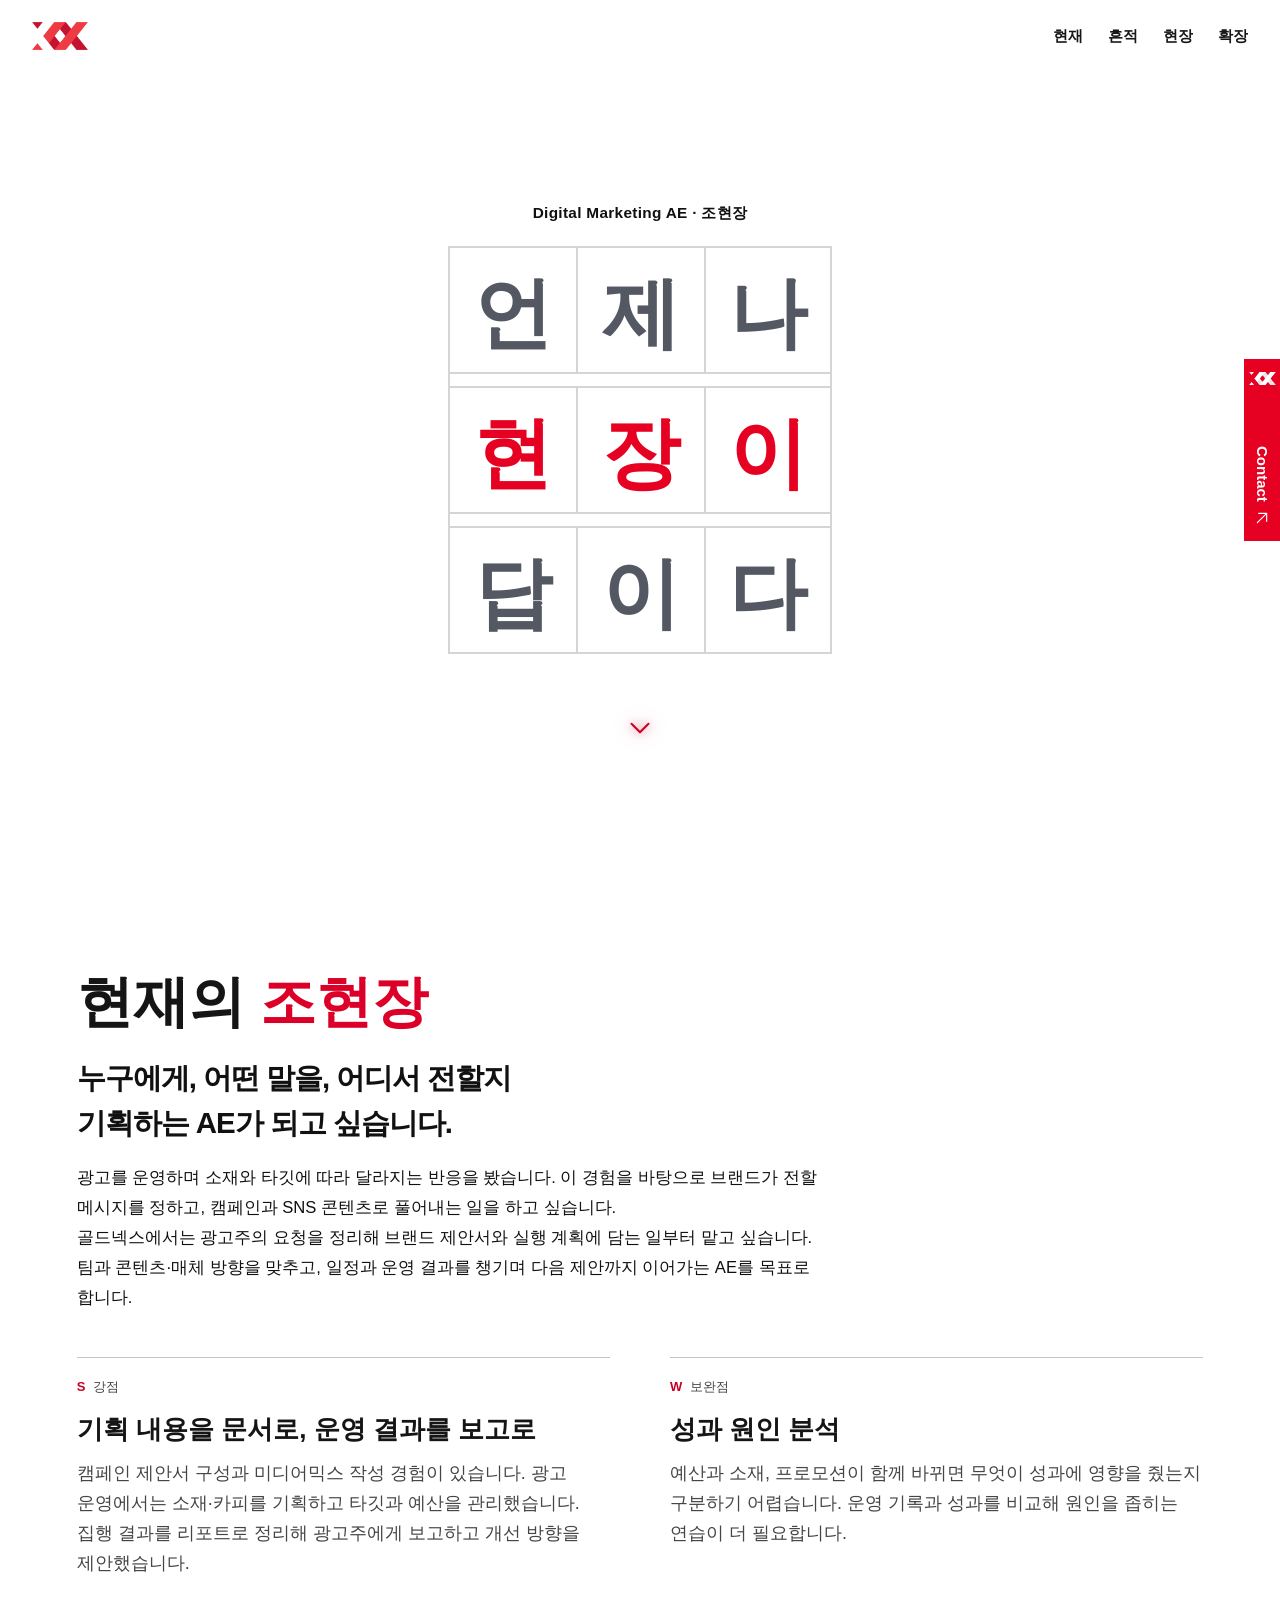
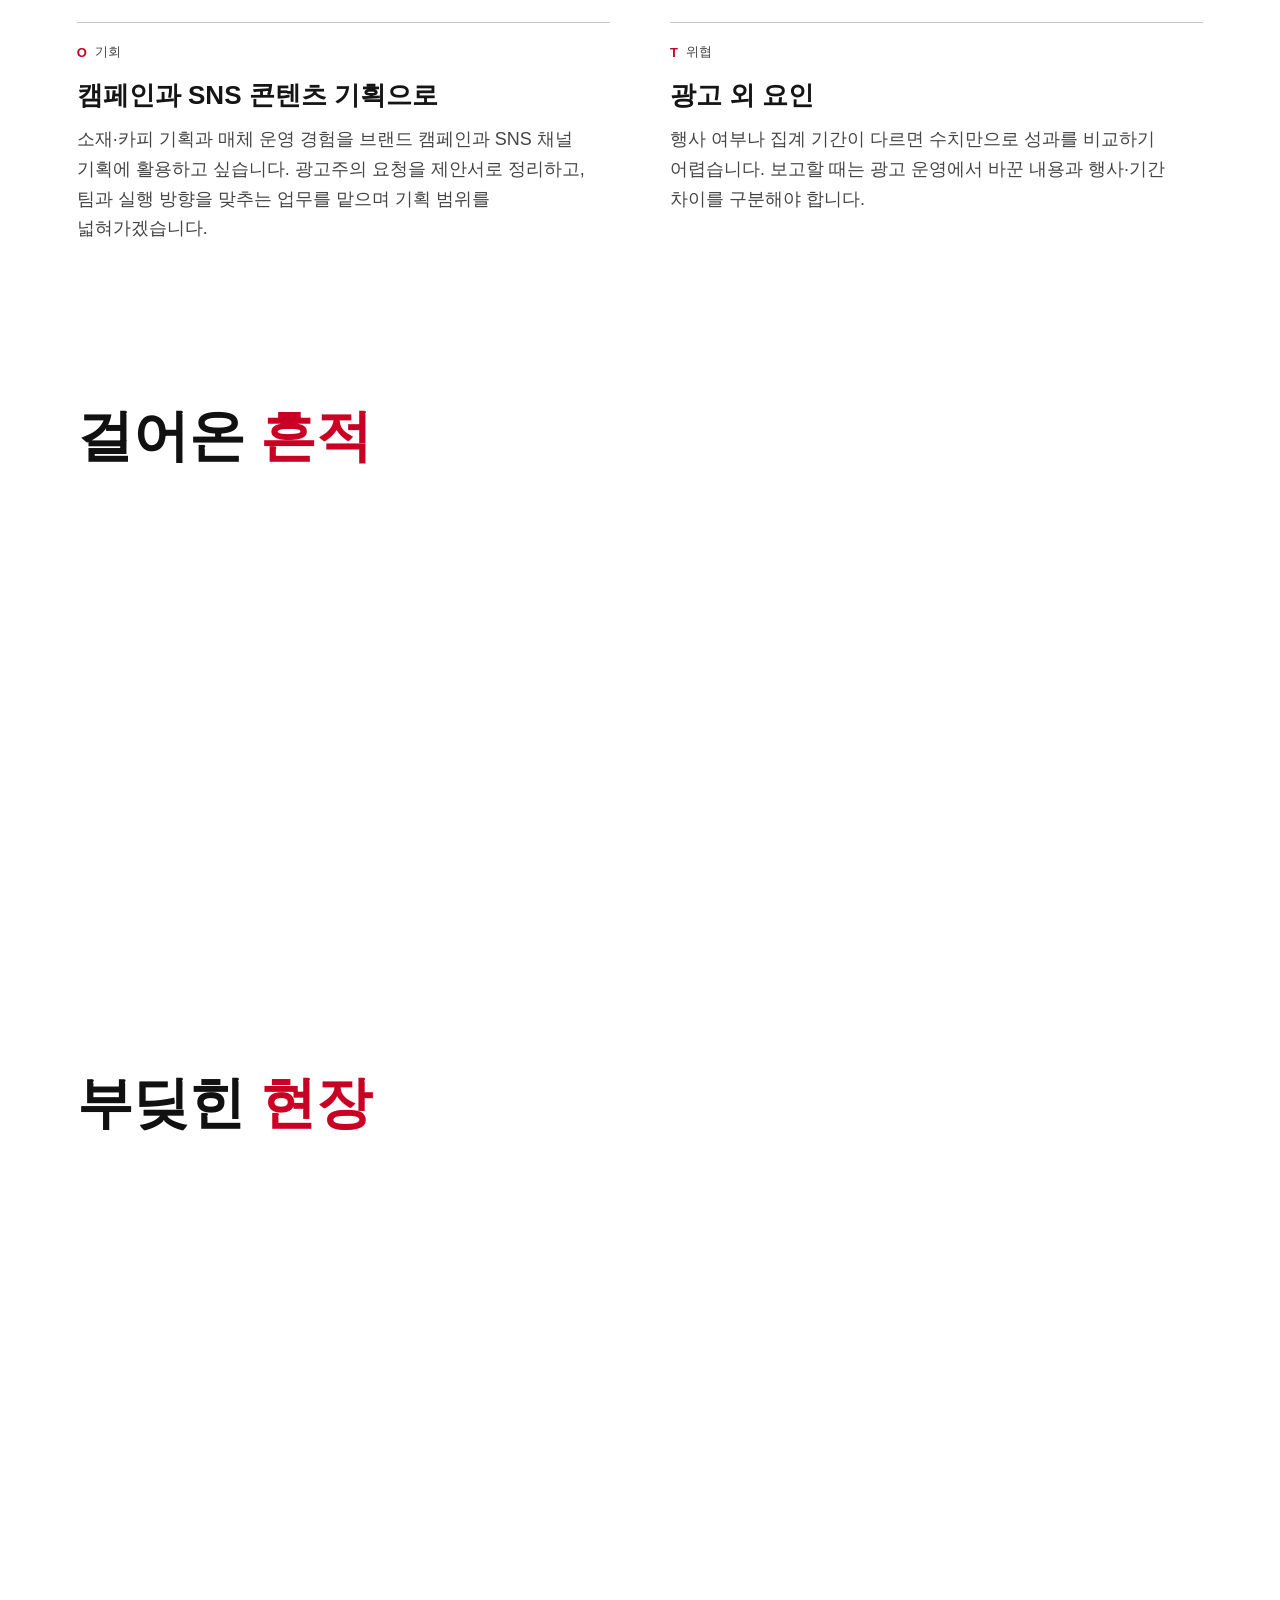
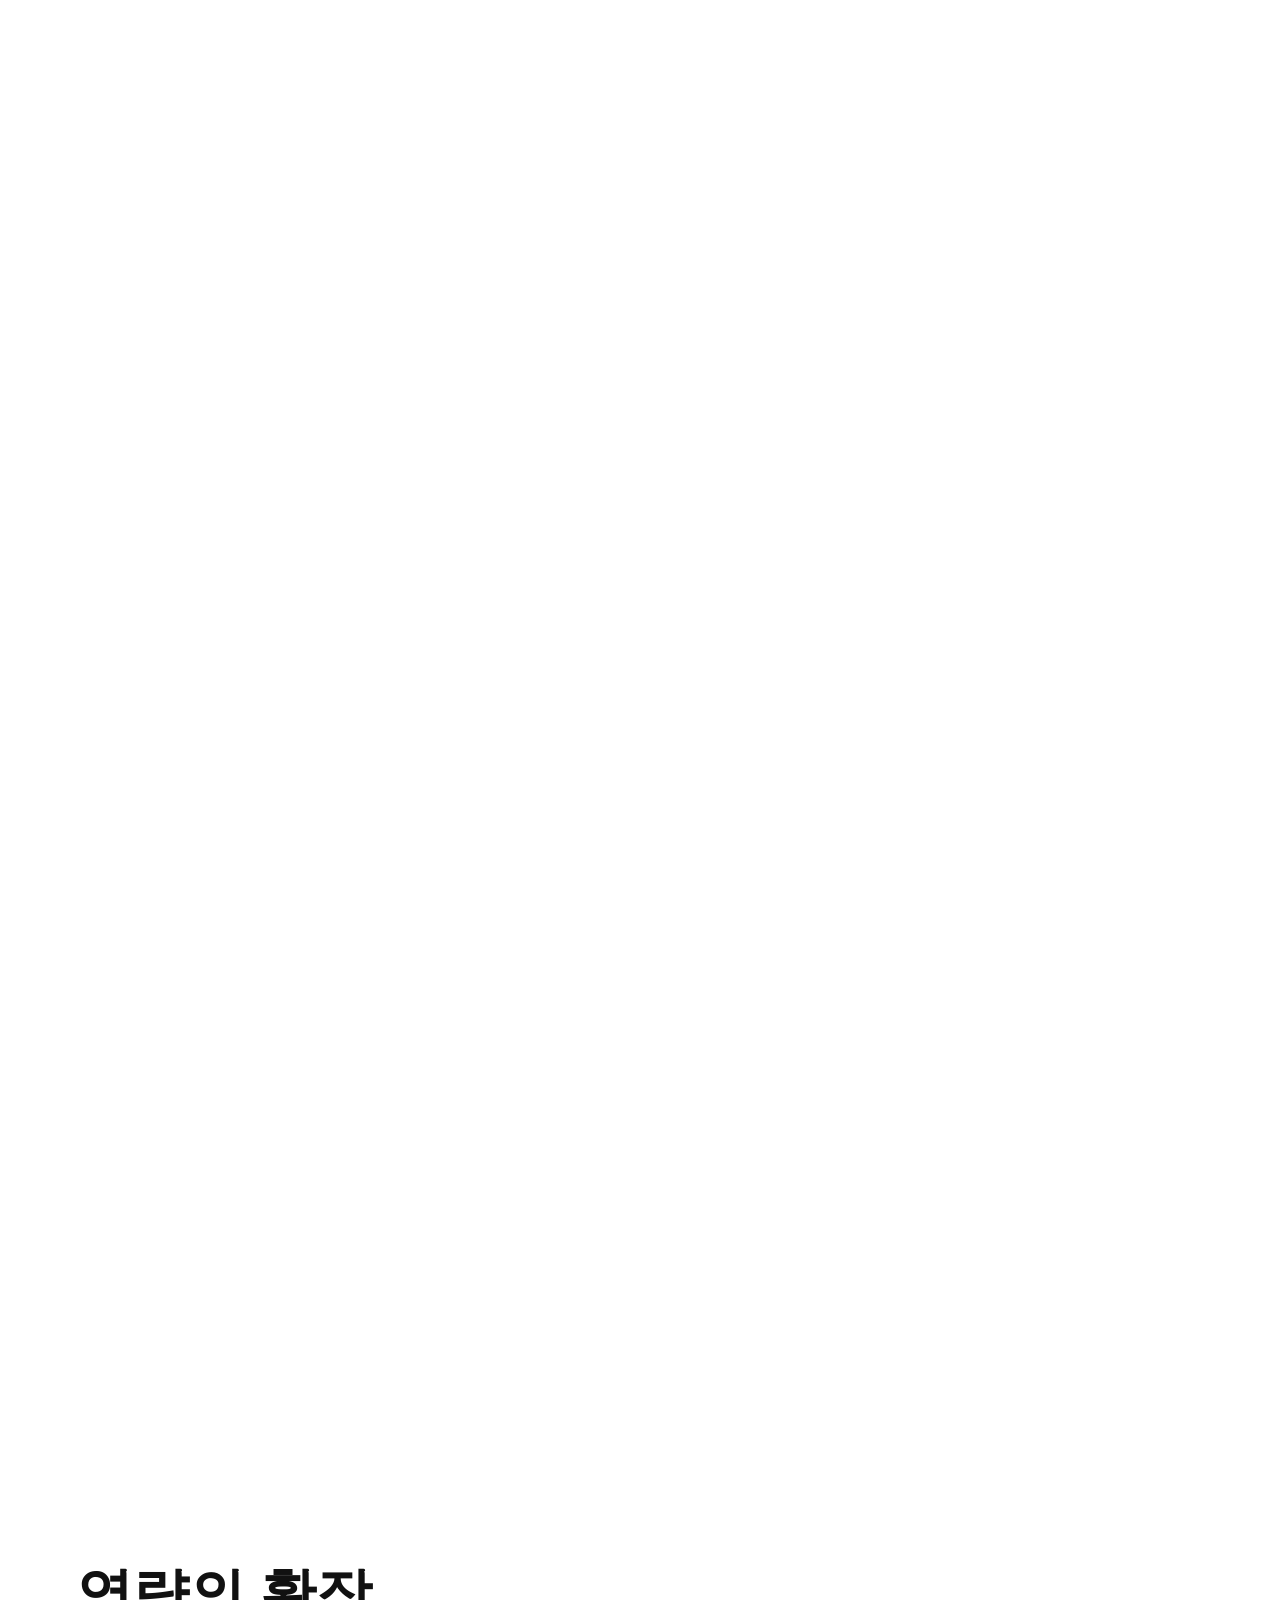
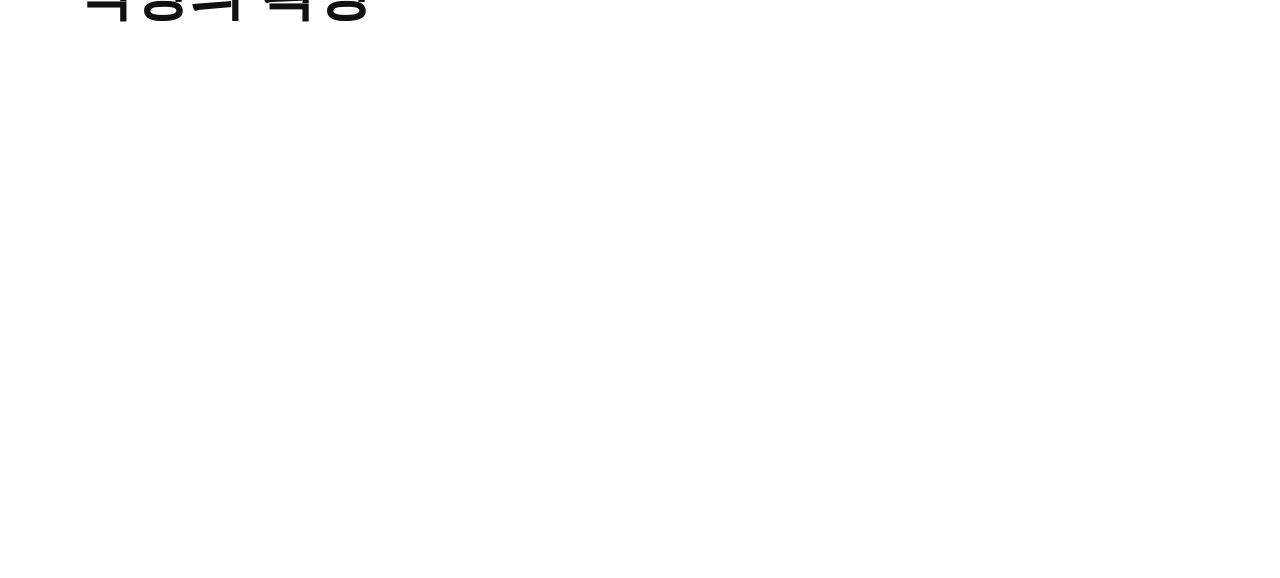
==== versions/v1/index.html @ fd069da0 "Use English job titles in review portfolio" ====
<!DOCTYPE html>
<html lang="ko">
<head>
<base href="../../">
<meta charset="UTF-8">
<meta name="viewport" content="width=device-width, initial-scale=1.0">

<title>Portfolio</title>

<link rel="preconnect" href="https://fonts.googleapis.com">
<link href="https://fonts.googleapis.com/css2?family=Pretendard:wght@300;400;500;700;800&amp;display=swap" rel="stylesheet">

<style>

/*
  PORTFOLIO EDIT GUIDE
  1. 색상과 테마: 아래 :root 변수
  2. 화면 문구와 경력: <body> 안의 각 section
  3. 캠페인 원본 연결: .project-card의 data-asset-url
  4. 스킬 상세 문구: script 안의 skillCopy
  5. 첫 화면 키워드: script 안의 talentKeywords
*/

/* THEME TOKENS: 전체 색상은 이 변수부터 수정합니다. */
:root{
  --dark-bg-1:#050712;
  --dark-bg-2:#081832;
  --dark-bg-3:#171437;
  --dark-bg-4:#281333;
  --dark-bg-5:#061f24;
  --dark-glow-teal:rgba(45,212,191,.18);
  --dark-glow-blue:rgba(34,211,238,.28);
  --dark-glow-purple:rgba(139,92,246,.28);
  --dark-glow-rose:rgba(236,72,153,.18);

  --light-bg-1:#f8fbff;
  --light-bg-2:#eaf7ff;
  --light-bg-3:#edf1ff;
  --light-bg-4:#f3edff;
  --light-bg-5:#eefcf7;

  --hero-accent-dark:linear-gradient(135deg,#5fb9f4 0%,#839cf7 38%,#a78bfa 68%,#c4a1ff 100%);
  --hero-accent-light:linear-gradient(135deg,#168ac5 0%,#5574dc 38%,#806ee6 68%,#a765df 100%);
  --skill-graph-dark:linear-gradient(90deg,#22d3ee,#60a5fa,#7c3aed);
  --skill-graph-light:linear-gradient(90deg,#38bdf8,#8b5cf6,#2dd4bf);
  --section-bg-dark:#0a0f1d;
  --section-bg-light:#eef4ff;
}

*{
  margin:0;
  padding:0;
  box-sizing:border-box;
}
body{
  font-family:'Pretendard',sans-serif;
  background:#0d1328;
  color:white;
  overflow-x:hidden;
  scroll-behavior:smooth;
  cursor:auto;
}
body.light-mode{
  background:#f6f8ff;
  color:#111827;
}

body.light-mode .background{
  background:
  linear-gradient(rgba(79,70,229,.045) 1px, transparent 1px),
  linear-gradient(90deg, rgba(79,70,229,.045) 1px, transparent 1px),
  radial-gradient(circle at 14% 18%, rgba(56,189,248,.26), transparent 28%),
  radial-gradient(circle at 82% 22%, rgba(168,85,247,.22), transparent 32%),
  radial-gradient(circle at 52% 84%, rgba(45,212,191,.18), transparent 34%),
  linear-gradient(135deg,
    var(--light-bg-1) 0%,
    var(--light-bg-2) 18%,
    var(--light-bg-3) 42%,
    var(--light-bg-4) 72%,
    var(--light-bg-5) 100%);

  background-size:
    28px 28px,
    28px 28px,
    auto,
    auto,
    auto,
    auto;
}

body.light-mode .project-info{
  background:linear-gradient(
    to top,
    rgba(255,255,255,.9) 0%,
    rgba(255,255,255,.62) 58%,
    rgba(255,255,255,0) 100%
  );
  border-top:none;
}

body.light-mode .skill-detail-sub,
body.light-mode .skill-detail-card p{
  color:rgba(17,24,39,.82);
}

body.light-mode .skill-detail-card h4{
  color:rgba(17,24,39,.5);
}

body.light-mode .skill-detail-title{
  color:#111827;
}

body.light-mode .skill-tab.active,
body.light-mode .skill-tab:hover{
  background:rgba(255,255,255,.68);
  border:1px solid rgba(0,0,0,.14);
}

body.light-mode .skill-tab.active{
  background:
    radial-gradient(circle at 32% 20%, rgba(14,165,233,.24), transparent 45%),
    linear-gradient(135deg, rgba(56,189,248,.18), rgba(139,92,246,.2), rgba(45,212,191,.16));
  border:1px solid rgba(79,70,229,.3);
  box-shadow:
    0 0 26px rgba(139,92,246,.16),
    inset 0 0 0 1px rgba(255,255,255,.6);
}

body.light-mode .skill-tab::before,
body.light-mode .skill-tab::after{
  border-color:rgba(99,102,241,.52);
}

body.light-mode .skill-tab.active::before,
body.light-mode .skill-tab.active::after,
body.light-mode .skill-tab:hover::before,
body.light-mode .skill-tab:hover::after{
  border-color:rgba(56,189,248,.72);
}

body.light-mode .hero-cell.hero-outline{
  color:rgba(17,24,39,.72);
  -webkit-text-fill-color:currentColor;
  -webkit-text-stroke:0 transparent;
}

.mode-toggle{
  position:fixed;
  top:24px;
  right:24px;
  z-index:1000;

  width:54px;
  height:54px;

  border:none;
  border-radius:50%;

  background:rgba(255,255,255,.08);
  border:1px solid rgba(255,255,255,.12);

  backdrop-filter:blur(20px);

  display:flex;
  align-items:center;
  justify-content:center;
  padding:0 0 2px;

  color:white;
  cursor:pointer;

  transition:.3s;
}

.theme-icon{
  position:absolute;
  top:50%;
  left:50%;
  width:25px;
  height:25px;
  fill:none;
  stroke:currentColor;
  stroke-width:1.8;
  stroke-linecap:round;
  stroke-linejoin:round;
  transition:
    opacity .35s ease,
    transform .45s cubic-bezier(.22,1,.36,1);
}

.theme-icon-sun{
  opacity:0;
  transform:translate(-50%,-50%) rotate(-70deg) scale(.55);
}

.theme-icon-moon{
  opacity:1;
  transform:translate(-50%,-50%) rotate(0deg) scale(1);
}

body.light-mode .theme-icon-sun{
  opacity:1;
  transform:translate(-50%,-50%) rotate(0deg) scale(1);
}

body.light-mode .theme-icon-moon{
  opacity:0;
  transform:translate(-50%,-50%) rotate(70deg) scale(.55);
}

.contact-toggle{
  position:fixed;
  top:24px;
  right:90px;
  z-index:1000;

  width:140px;
  height:54px;

  border:none;
  border-radius:999px;

  background:rgba(255,255,255,.08);
  border:1px solid rgba(255,255,255,.12);

  backdrop-filter:blur(20px);

  color:white;
  font-size:16px;
  font-weight:700;
  letter-spacing:.04em;

  cursor:pointer;

  transition:.3s;
}

.portfolio-nav{
  position:fixed;
  top:24px;
  left:24px;
  z-index:1000;

  display:flex;
  align-items:center;
  gap:10px;
  padding:8px;
  border-radius:999px;

  background:rgba(255,255,255,.08);
  border:1px solid rgba(255,255,255,.12);
  backdrop-filter:blur(20px);
  overflow:hidden;
  max-width:74px;
  transition:max-width .32s ease, background .25s ease, border-color .25s ease;
}

.portfolio-nav::before{
  content:'MENU';
  display:inline-flex;
  align-items:center;
  justify-content:center;
  min-height:34px;
  padding:0 12px;
  border-radius:999px;
  color:rgba(255,255,255,.78);
  font-size:12px;
  font-weight:800;
  letter-spacing:0;
  flex:0 0 auto;
}

.portfolio-nav:hover,
.portfolio-nav:focus-within{
  max-width:720px;
}

.portfolio-nav a{
  display:inline-flex;
  align-items:center;
  justify-content:center;
  min-height:34px;
  max-width:0;
  padding:0;
  border-radius:999px;
  color:rgba(255,255,255,.78);
  font-size:12px;
  font-weight:800;
  text-decoration:none;
  letter-spacing:0;
  cursor:pointer;
  white-space:nowrap;
  opacity:0;
  overflow:hidden;
  transition:max-width .28s ease, padding .28s ease, opacity .2s ease, background .25s ease, color .25s ease;
}

.portfolio-nav:hover a,
.portfolio-nav:focus-within a{
  max-width:120px;
  padding:0 12px;
  opacity:1;
}

.portfolio-nav a:hover{
  background:rgba(255,255,255,.12);
  color:white;
}

body.light-mode .portfolio-nav{
  background:rgba(255,255,255,.7);
  border:1px solid rgba(0,0,0,.08);
}

body.light-mode .portfolio-nav a{
  color:rgba(17,24,39,.68);
}

body.light-mode .portfolio-nav::before{
  color:rgba(17,24,39,.68);
}

body.light-mode .portfolio-nav a:hover{
  background:rgba(0,0,0,.06);
  color:#111827;
}

.contact-toggle:hover{
  transform:scale(1.05);
}

body.light-mode .contact-toggle{
  background:rgba(255,255,255,.7);
  color:#111827;
  border:1px solid rgba(0,0,0,.08);  
}

.contact-panel{
  position:fixed;
  top:0;
  right:-420px;
  width:380px;
  height:100vh;

  background:rgba(15,20,40,.92);
  backdrop-filter:blur(24px);

  border-left:1px solid rgba(255,255,255,.1);

  z-index:9998;

  transition:.4s ease;
  padding:40px;
}

.contact-panel.active{
  right:0;
}

.contact-inner h2{
  font-size:32px;
  margin-bottom:24px;
}

.contact-inner p{
  font-size:16px;
  margin-bottom:12px;
  color:rgba(255,255,255,.75);
}

body.light-mode .contact-panel{
  background:rgba(255,255,255,.92);
  border-left:1px solid rgba(0,0,0,.08);
}

body.light-mode .contact-inner p{
  color:rgba(0,0,0,.65);
}

.mode-toggle:hover{
  transform:scale(1.08);
}

body.light-mode .mode-toggle{
  background:rgba(255,255,255,.7);
  color:#111827;
  border:1px solid rgba(0,0,0,.08);
}

 
.scroll-progress-bar{
  position:fixed;
  top:0;
  left:0;

  width:100%;
  height:3px;
  transform:scaleX(0);
  transform-origin:left center;
  will-change:transform;
  contain:layout paint;
  pointer-events:none;

  background:linear-gradient(
    90deg,
    #2dd4bf 0%,
    #22d3ee 22%,
    #60a5fa 44%,
    #a78bfa 68%,
    #f472b6 86%,
    #5eead4 100%
  );
  background-size:220% 100%;
  border-radius:0 999px 999px 0;

  z-index:10000;

  box-shadow:
    0 0 8px rgba(34,211,238,.7),
    0 0 18px rgba(167,139,250,.42),
    0 1px 6px rgba(244,114,182,.28);
  animation:progressAurora 4.8s ease-in-out infinite alternate;
}

body.light-mode .scroll-progress-bar{
  background:linear-gradient(
    90deg,
    #0d9488 0%,
    #0284c7 28%,
    #6366f1 56%,
    #a855f7 78%,
    #ec4899 100%
  );
  background-size:220% 100%;
  box-shadow:
    0 0 7px rgba(14,165,233,.46),
    0 0 16px rgba(139,92,246,.28);
}

@keyframes progressAurora{
  from{ background-position:0% 50%; }
  to{ background-position:100% 50%; }
}

.background{
  position:fixed;
  inset:0;
  background:
    /* EDIT: 다크모드 배경색 / 위 :root의 dark 변수들을 바꾸면 전체 분위기가 바뀝니다. */
    radial-gradient(circle at 22% 18%, var(--dark-glow-teal), transparent 32%),
    radial-gradient(circle at 82% 16%, rgba(129,140,248,.2), transparent 34%),
    radial-gradient(circle at 54% 86%, rgba(244,114,182,.14), transparent 36%),
    linear-gradient(150deg,
      var(--dark-bg-1) 0%,
      var(--dark-bg-2) 24%,
      var(--dark-bg-3) 50%,
      var(--dark-bg-4) 74%,
      var(--dark-bg-5) 100%);
  overflow:hidden;
  pointer-events:none;
  z-index:0;
}

.background::after{
  content:'';
  position:absolute;
  top:-120%;
  left:-120%;
  width:340%;
  height:340%;
  background:
    radial-gradient(circle at 18% 20%, var(--dark-glow-blue), transparent 24%),
    radial-gradient(circle at 80% 24%, var(--dark-glow-purple), transparent 27%),
    radial-gradient(circle at 58% 74%, var(--dark-glow-rose), transparent 30%),
    radial-gradient(circle at 36% 76%, rgba(20,184,166,.16), transparent 30%),
    linear-gradient(to bottom, rgba(255,255,255,.035), transparent 42%, rgba(0,0,0,.18));
  mix-blend-mode:screen;
  opacity:.78;
  animation:orbFloat 14s ease-in-out infinite alternate;
  will-change:transform;
}

body.light-mode .background::after{
  background:
    radial-gradient(circle at 18% 24%, rgba(14,165,233,.72), transparent 24%),
    radial-gradient(circle at 80% 28%, rgba(147,51,234,.58), transparent 27%),
    radial-gradient(circle at 50% 78%, rgba(20,184,166,.5), transparent 31%),
    radial-gradient(circle at 34% 64%, rgba(96,165,250,.42), transparent 28%),
    linear-gradient(to bottom, rgba(255,255,255,.16), transparent 46%, rgba(219,234,254,.12));
  mix-blend-mode:normal;
  opacity:.92;
}

.background::before{
  content:'';
  position:absolute;
  top:-140%;
  left:-140%;
  width:380%;
  height:380%;
  background:
    radial-gradient(circle at 32% 32%, rgba(255,255,255,.06), transparent 20%),
    radial-gradient(circle at 70% 62%, rgba(96,165,250,.12), transparent 25%),
    radial-gradient(circle at 44% 52%, rgba(45,212,191,.08), transparent 24%);
  transform:translateX(0%) rotate(-5deg);
  animation:lightSweep 16s ease-in-out infinite alternate;
  mix-blend-mode:screen;
  will-change:transform, opacity;
}

.keyword-cloud{
  position:absolute;
  inset:0;
  overflow:hidden;
  pointer-events:none;
  z-index:1;
}

.talent-keyword{
  position:absolute;
  left:var(--keyword-x,50%);
  top:var(--keyword-y,50%);
  transform:translate(-50%,-50%) scale(.94);
  color:var(--keyword-color,rgba(255,255,255,.42));
  font-size:var(--keyword-size,13px);
  font-weight:var(--keyword-weight,500);
  letter-spacing:0;
  white-space:nowrap;
  opacity:0;
  text-shadow:
    0 0 8px var(--keyword-glow,rgba(125,211,252,.28)),
    0 0 22px var(--keyword-glow,rgba(125,211,252,.16));
  filter:drop-shadow(0 0 6px var(--keyword-glow,rgba(125,211,252,.18)));
  animation:keywordFloat var(--keyword-duration,9s) ease-in-out forwards;
}

body.light-mode .talent-keyword{
  color:rgba(17,24,39,.66);
  text-shadow:
    0 0 6px rgba(14,165,233,.16),
    0 0 14px rgba(139,92,246,.1);
  filter:drop-shadow(0 0 4px rgba(14,165,233,.12));
}

body.light-mode .background::before{
  background:
    linear-gradient(115deg, transparent 0%, rgba(255,255,255,.72) 44%, transparent 58%),
    linear-gradient(245deg, transparent 0%, rgba(14,165,233,.28) 42%, transparent 60%),
    linear-gradient(18deg, transparent 0%, rgba(168,85,247,.18) 46%, transparent 62%);
  mix-blend-mode:normal;
}


@keyframes orbFloat{
  0%{
    transform:translate3d(-2%, -1%, 0) scale(1.06);
  }
  50%{
    transform:translate3d(2%, 2%, 0) scale(1.1);
  }
  100%{
    transform:translate3d(3%, -2%, 0) scale(1.14);
  }
}

@keyframes lightSweep{
  0%{
    transform:translateX(-2%) translateY(-1%) rotate(-4deg);
    opacity:.52;
  }
  50%{
    transform:translateX(2%) translateY(2%) rotate(1deg);
    opacity:.82;
  }
  100%{
    transform:translateX(3%) translateY(-2%) rotate(4deg);
    opacity:.68;
  }
}

@keyframes keywordFloat{
  0%{
    opacity:0;
    transform:translate(-50%, calc(-50% + 10px)) scale(.88);
  }
  6%{
    opacity:var(--keyword-opacity,.56);
  }
  42%{
    opacity:calc(var(--keyword-opacity,.56) * .62);
  }
  58%{
    opacity:var(--keyword-opacity,.56);
  }
  80%{
    opacity:calc(var(--keyword-opacity,.56) * .72);
  }
  100%{
    opacity:0;
    transform:translate(-50%, calc(-50% - 28px)) scale(1.02);
  }
}


.hero{
  height:100vh;
  display:flex;
  align-items:center;
  justify-content:center;
  text-align:center;
  padding:120px 24px 80px;
  position:relative;
  overflow:hidden;
}

.hero-copy{
  --hero-cell:clamp(96px, 10vw, 154px);
  --hero-gap:20px;
  --hero-border:2px;
  --hero-line:rgba(255,255,255,.58);

  position:relative;
  display:grid;
  grid-template-columns:repeat(3, var(--hero-cell));
  grid-template-rows:repeat(3, var(--hero-cell));
  column-gap:0;
  row-gap:var(--hero-gap);

  width:calc(var(--hero-cell) * 3);
  isolation:isolate;

  background:none;
  backdrop-filter:none;
  box-shadow:none;
}

.hero-copy::before,
.hero-copy::after{
  content:'';
  position:absolute;
  width:var(--hero-border);
  height:var(--hero-gap);
  top:var(--hero-cell);
  background:var(--hero-line);
  box-shadow:0 calc(var(--hero-cell) + var(--hero-gap)) 0 var(--hero-line);
  pointer-events:none;
  z-index:10;
}

.hero-copy::before{
  left:0;
}

.hero-copy::after{
  right:0;
}

.hero-identity{
  position:absolute;
  left:50%;
  bottom:116px;
  z-index:2;
  transform:translateX(-50%);
  width:max-content;
  max-width:calc(100% - 32px);
  color:rgba(255,255,255,.66);
  font-size:clamp(10px,1.05vw,14px);
  font-weight:700;
  letter-spacing:.08em;
  line-height:1.4;
  white-space:nowrap;
  text-shadow:0 0 18px rgba(125,211,252,.2);
}

.hero-identity strong{
  color:#fff;
  font-weight:800;
}

body.light-mode .hero-identity{
  color:rgba(17,24,39,.58);
  text-shadow:0 0 16px rgba(99,102,241,.14);
}

body.light-mode .hero-identity strong{
  color:#111827;
}


.hero-cell{
  position:relative;
  display:flex;
  align-items:center;
  justify-content:center;

  border-top:var(--hero-border) solid var(--hero-line);
  border-bottom:var(--hero-border) solid var(--hero-line);
  border-left:var(--hero-border) solid var(--hero-line);
  border-right:none;

  font-size:clamp(54px,6.2vw,104px);
  line-height:1;
  letter-spacing:0;
  font-weight:800;
  padding-top:.08em;

  background:transparent;
}

.hero-cell:nth-child(3n){
  border-right:var(--hero-border) solid var(--hero-line);
}

body.light-mode .hero-cell{
  outline:none;
  color:#111827;
  background:transparent;
}

.hero-accent{
  color:#67e8f9;
  /* EDIT: 메인 문구 '현장이' 다크모드 색 / :root의 --hero-accent-dark 수정 */
  background:var(--hero-accent-dark);
  background-size:100% 100%;
  background-position:center;
  -webkit-background-clip:text;
  background-clip:text;
  -webkit-text-fill-color:transparent;
  paint-order:stroke fill;
  text-shadow:
    0 0 2px rgba(255,255,255,.08),
    0 0 18px rgba(99,153,246,.18);
  isolation:isolate;
}

.hero-accent::before{
  content:'';
  position:absolute;
  inset:13% 8%;
  z-index:-1;
  pointer-events:none;
  border-radius:36%;
  background:
    radial-gradient(circle at 34% 44%, rgba(36,184,238,.34), transparent 48%),
    radial-gradient(circle at 72% 58%, rgba(196,160,255,.44), transparent 56%);
  filter:blur(18px);
  opacity:.62;
  transform:scale(1.08);
  animation:heroAuraPulse 4.2s ease-in-out infinite;
}

@keyframes heroAuraPulse{
  0%,100%{
    opacity:.5;
    transform:scale(1.02);
  }
  50%{
    opacity:.72;
    transform:scale(1.12);
  }
}

.hero-cell:nth-child(1){ grid-column:1; grid-row:1; }
.hero-cell:nth-child(2){ grid-column:2; grid-row:1; }
.hero-cell:nth-child(3){ grid-column:3; grid-row:1; }
.hero-cell:nth-child(4){ grid-column:1; grid-row:2; }
.hero-cell:nth-child(5){ grid-column:2; grid-row:2; }
.hero-cell:nth-child(6){ grid-column:3; grid-row:2; }
.hero-cell:nth-child(7){ grid-column:1; grid-row:3; }
.hero-cell:nth-child(8){ grid-column:2; grid-row:3; }
.hero-cell:nth-child(9){ grid-column:3; grid-row:3; }


body.light-mode .hero-copy{
  --hero-line:rgba(30,41,59,.78);
  box-shadow:none;
  filter:drop-shadow(0 0 7px rgba(59,130,246,.18));
}

body.light-mode .hero-copy::before,
body.light-mode .hero-copy::after{
  background:var(--hero-line);
  box-shadow:0 calc(var(--hero-cell) + var(--hero-gap)) 0 var(--hero-line);
}


body.light-mode .hero-cell{
  border-color:var(--hero-line);
  border-right:none;
}

body.light-mode .hero-cell:nth-child(3n){
  border-right:var(--hero-border) solid var(--hero-line);
}

body.light-mode .hero-accent{
  color:#0ea5e9;
  /* EDIT: 메인 문구 '현장이' 라이트모드 색 / :root의 --hero-accent-light 수정 */
  background:var(--hero-accent-light);
  background-size:100% 100%;
  background-position:center;
  -webkit-background-clip:text;
  background-clip:text;
  -webkit-text-fill-color:transparent;
  paint-order:stroke fill;
  text-shadow:0 0 14px rgba(79,70,229,.1);
}

body.light-mode .hero-accent::before{
  background:
    radial-gradient(circle at 34% 44%, rgba(14,165,233,.2), transparent 48%),
    radial-gradient(circle at 72% 58%, rgba(139,92,246,.26), transparent 56%);
  opacity:.42;
}

.field-keyword{
  display:inline-block;
  color:#67e8f9;
  background:var(--hero-accent-dark);
  -webkit-background-clip:text;
  background-clip:text;
  -webkit-text-fill-color:transparent;
  text-shadow:
    0 0 12px rgba(34,211,238,.3),
    0 0 24px rgba(167,139,250,.22);
}

body.light-mode .field-keyword{
  color:#0ea5e9;
  background:var(--hero-accent-light);
  -webkit-background-clip:text;
  background-clip:text;
  -webkit-text-fill-color:transparent;
  text-shadow:
    0 0 10px rgba(14,165,233,.16),
    0 0 20px rgba(139,92,246,.12);
}

.hero-outline{
  color:rgba(255,255,255,.72);
  -webkit-text-fill-color:currentColor;
  -webkit-text-stroke:0 transparent;
  text-shadow:none;
  -webkit-font-smoothing:antialiased;
  text-rendering:geometricPrecision;
}

body.light-mode .hero-outline{
  color:rgba(17,24,39,.72);
  text-shadow:none;
}

.scroll-indicator{
  position:absolute;
  bottom:28px;
  left:50%;
  transform:translateX(-50%);
  display:flex;
  align-items:center;
  justify-content:center;
  gap:8px;
  width:auto;
  z-index:3;
}

@media(max-width:768px){
  .hero-identity{
    bottom:112px;
    max-width:calc(100% - 40px);
    white-space:normal;
  }

  .scroll-indicator{
    bottom:24px;
  }
}

.cta-arrow-option{
  width:58px;
  min-width:0;
  height:54px;
  display:flex;
  flex-direction:column;
  align-items:center;
  justify-content:center;
  gap:3px;
  border-radius:16px;
  color:rgba(226,232,240,.76);
  background:rgba(255,255,255,.035);
  border:1px solid rgba(255,255,255,.08);
  box-shadow:0 0 14px rgba(96,165,250,.05);
  animation:ctaOptionFloat 2.8s ease-in-out infinite;
  animation-delay:calc(var(--option-index) * -110ms);
}

.cta-arrow-option:nth-child(3n+1){ color:#67e8f9; }
.cta-arrow-option:nth-child(3n+2){ color:#a5b4fc; }
.cta-arrow-option:nth-child(3n){ color:#c4a1ff; }

.cta-arrow-option svg{
  width:25px;
  height:25px;
  overflow:visible;
  fill:none;
  stroke:currentColor;
  stroke-width:1.7;
  stroke-linecap:round;
  stroke-linejoin:round;
  filter:drop-shadow(0 0 6px currentColor);
}

.cta-arrow-option span{
  color:rgba(255,255,255,.42);
  font-size:8px;
  font-weight:800;
  line-height:1;
  letter-spacing:.06em;
}

body.light-mode .cta-arrow-option{
  background:rgba(255,255,255,.38);
  border-color:rgba(99,102,241,.1);
  box-shadow:
    0 0 14px rgba(56,189,248,.09),
    0 0 22px rgba(167,139,250,.07);
}

body.light-mode .cta-arrow-option span{
  color:rgba(17,24,39,.4);
}

.cta-arrow-option.is-selected{
  width:46px;
  height:58px;
  padding:0;
  color:#a5b4fc;
  background:transparent;
  border:0;
  box-shadow:none;
}

.cta-arrow-option.is-selected svg{
  width:34px;
  height:42px;
  stroke-width:1.45;
  filter:
    drop-shadow(0 0 5px rgba(103,232,249,.55))
    drop-shadow(0 0 10px rgba(196,161,255,.42));
}

body.light-mode .cta-arrow-option.is-selected{
  background:transparent;
  border:0;
  box-shadow:none;
  color:#6366f1;
}

@keyframes ctaOptionFloat{
  0%,100%{
    transform:translateY(0);
  }
  50%{
    transform:translateY(4px);
  }
}

/* EDIT: 스킬단 레이아웃/스킬 상세 패널 스타일 */


.skills-section{
  width:92%;
  height:auto;
  margin:0 auto;
  padding-top:64px;
  padding-bottom:64px;
  scroll-margin-top:0;
  overflow:visible;
}


.skills-layout{
  --skill-sidebar-width:min(50vw, 520px);
  --skill-panel-height:620px;
  --skill-tab-size:94px;

  display:grid;
  grid-template-columns:var(--skill-sidebar-width) minmax(0,1fr);
  gap:34px;
  height:var(--skill-panel-height);
  margin-top:72px;
  min-height:0;
  align-items:stretch;
  overflow:visible;
  border-radius:36px;
}

.skills-sidebar{
  width:var(--skill-sidebar-width);
  height:100%;
  position:relative;
  overflow:visible;
  isolation:isolate;
}

.skill-tab{
  width:100%;
  height:100%;
  aspect-ratio:1/1;
  min-height:auto;
  position:relative;
  overflow:visible;
  border-radius:18px;
  background:rgba(255,255,255,.04);
  border:1px solid rgba(255,255,255,.08);
  backdrop-filter:blur(20px);
  display:flex;
  align-items:center;
  justify-content:center;
  padding:12px;
  transition:.28s ease;
  cursor:pointer;
  z-index:3;
}

/* 턴테이블 좌표가 계산되기 전 중앙에 로고가 모여 보이는 현상 방지 */
.skill-tab::before,
.skill-tab::after{
  display:none;
}

.skill-tab img{
  width:58px;
  height:58px;
  display:block;
  object-fit:contain;
  position:absolute;
  left:50%;
  top:50%;
  transform:translate(-50%,-50%);
  z-index:2;
}

.skill-tab img.is-broken{
  display:none;
}

.skill-logo-fallback{
  display:none;
  align-items:center;
  justify-content:center;
  width:58px;
  height:58px;
  border-radius:16px;
  background:rgba(255,255,255,.1);
  border:1px solid rgba(255,255,255,.16);
  color:white;
  font-size:18px;
  font-weight:800;
  letter-spacing:0;
  position:relative;
  z-index:1;
}

.skill-tab img.is-broken + .skill-logo-fallback{
  display:flex;
}

body.light-mode .skill-logo-fallback{
  background:rgba(255,255,255,.72);
  border:1px solid rgba(14,165,233,.18);
  color:#111827;
}

.skill-tab span:not(.skill-logo-fallback){
  display:none;
}

.skill-tab.active,
.skill-tab:hover{
  border:1px solid rgba(255,255,255,.18);
  background:rgba(255,255,255,.07);
}

.skill-tab.active{
  background:
    radial-gradient(circle at 30% 22%, rgba(34,211,238,.22), transparent 45%),
    linear-gradient(135deg, rgba(34,211,238,.14), rgba(124,58,237,.18));
  border-color:rgba(96,165,250,.45);
  box-shadow:
    0 0 34px rgba(96,165,250,.28),
    inset 0 0 0 1px rgba(255,255,255,.08);
  z-index:5;
}

.skill-tab.active::before,
.skill-tab.active::after,
.skill-tab:hover::before,
.skill-tab:hover::after{
  width:38px;
  height:38px;
  opacity:1;
  border-color:rgba(96,165,250,.72);
}

.skill-detail{
  position:relative;
  align-self:stretch;
  height:var(--skill-panel-height);
  border-radius:30px;
  background:rgba(255,255,255,.04);
  border:1px solid rgba(255,255,255,.08);
  backdrop-filter:blur(20px);
  padding:36px;
  min-height:0;
  display:flex;
  flex-direction:column;
}

.skill-detail-top{
  display:block;
  margin-bottom:0;
  padding-top:34px;
  text-align:left;
}

.skill-detail-title{
  font-size:48px;
  font-weight:800;
  letter-spacing:-2.5px;
}

.skill-detail-sub{
  margin-top:12px;
  font-size:15px;
  line-height:1.65;
  color:rgba(255,255,255,.65);
}

.skill-barometer{
  position:absolute;
  left:50%;
  top:50%;
  transform:translate(-50%,-50%);
  width:min(820px,92%);
  min-width:0;
  margin:0;
}

.skill-barometer-top{
  display:flex;
  align-items:center;
  justify-content:center;
  margin-bottom:12px;
}

.skill-barometer-label{
  font-size:12px;
  letter-spacing:.08em;
  opacity:.55;
}

.skill-barometer-track{
  position:relative;
  width:100%;
  height:42px;
  border-radius:999px;
  overflow:hidden;
  background:rgba(255,255,255,.08);
  border:1px solid rgba(255,255,255,.12);
  box-shadow:inset 0 0 0 1px rgba(255,255,255,.04);
}

.skill-barometer-fill{
  position:absolute;
  left:0;
  top:0;
  width:85%;
  height:100%;
  border-radius:999px;
  /* EDIT: 스킬 그래프 다크모드 색 / :root의 --skill-graph-dark 수정 */
  background:var(--skill-graph-dark);
  box-shadow:0 0 24px rgba(96,165,250,.34);
  transition:width .36s ease;
  z-index:1;
}

.skill-barometer-track.segmented{
  display:block;
}

.skill-boundary{
  position:absolute;
  top:0;
  bottom:0;
  width:1px;
  background:rgba(255,255,255,.34);
  z-index:2;
}

.skill-scale-labels{
  position:absolute;
  inset:0;
  display:grid;
  grid-template-columns:repeat(3,1fr);
  align-items:center;
  text-align:center;
  font-size:13px;
  font-weight:700;
  letter-spacing:0;
  color:rgba(255,255,255,.52);
  pointer-events:none;
  z-index:3;
}

.skill-scale-labels span.active{
  color:#fff;
  text-shadow:0 0 16px rgba(255,255,255,.35);
}

body.light-mode .skill-barometer-track{
  background:rgba(0,0,0,.06);
  border:1px solid rgba(0,0,0,.08);
}

body.light-mode .skill-barometer-fill{
  /* EDIT: 스킬 그래프 라이트모드 색 / :root의 --skill-graph-light 수정 */
  background:var(--skill-graph-light);
  box-shadow:0 0 18px rgba(139,92,246,.24);
}

body.light-mode .skill-boundary{
  background:rgba(17,24,39,.22);
}

body.light-mode .skill-scale-labels{
  color:rgba(17,24,39,.48);
}

body.light-mode .skill-scale-labels span.active{
  color:#111827;
  text-shadow:none;
}





.skill-detail-grid{
  display:grid;
  grid-template-columns:repeat(2,1fr);
  gap:18px;
  margin-top:auto;
  padding-bottom:0;
}

.skill-detail-card{
  border-radius:20px;
  background:rgba(255,255,255,.03);
  border:1px solid rgba(255,255,255,.06);
  padding:20px;
}

.skill-detail-card h4{
  font-size:12px;
  letter-spacing:.08em;
  opacity:.6;
  margin-bottom:8px;
}

.skill-detail-card p{
  font-size:15px;
  line-height:1.55;
}

.experience-section{
  width:min(1320px,90%);
  height:auto;
  margin:0 auto;
  padding-top:64px;
  padding-bottom:64px;
  scroll-margin-top:0;
  overflow:hidden;
  display:flex;
  flex-direction:column;
}

.section-heading{
  width:92%;
  margin:0 auto 20px;
  font-size:clamp(42px,5vw,88px);
  letter-spacing:-4px;
  font-weight:800;
}

.experience-grid{
  display:grid;
  grid-template-columns:repeat(3,minmax(0,1fr));
  gap:20px;
  width:100%;
  max-width:1320px;
  height:clamp(340px, 42svh, 430px);
  min-height:0;
  margin-top:18px;
  align-items:stretch;
}

.experience-card{
  position:relative;
  padding:22px;
  border-radius:24px;
  background:rgba(255,255,255,.04);
  border:1px solid rgba(255,255,255,.08);
  backdrop-filter:blur(20px);
  overflow:hidden;
  transition:.35s ease;
  display:flex;
  flex-direction:column;
  justify-content:flex-start;
  height:100%;
}

.experience-card:hover{
  transform:translateY(-8px);
  border:1px solid rgba(255,255,255,.18);
}

body.light-mode .experience-card{
  background:rgba(255,255,255,.55);
  border:1px solid rgba(0,0,0,.08);
}

.exp-main{
  display:grid;
  grid-template-columns:124px minmax(0,1fr);
  align-items:start;
  gap:18px;
  width:100%;
  height:112px;
  margin:46px 0 18px;
}


.exp-logo{
  width:104px;
  height:48px;
  display:block;
  object-fit:contain;
  object-position:center top;
  margin:0 auto;
  align-self:start;
  transform:translateY(11px);
}

.exp-logo[alt="KODA"]{
  width:104px;
  height:48px;
}

.exp-logo[alt="NMG"]{
  width:104px;
  height:46px;
}

.exp-logo[alt="GB"]{
  width:112px;
  height:54px;
}

.exp-logo-text{
  display:flex;
  align-items:center;
  justify-content:center;
  width:104px;
  height:48px;
  margin:0 auto;
  border-radius:14px;
  background:rgba(255,255,255,.08);
  border:1px solid rgba(255,255,255,.12);
  color:rgba(255,255,255,.78);
  font-size:16px;
  font-weight:800;
  letter-spacing:.08em;
}

.exp-text{
  display:flex;
  flex-direction:column;
  justify-content:flex-start;
  align-self:start;
  gap:7px;
  text-align:left;
  min-width:0;
  padding-top:0;
}

body.light-mode .exp-logo{
  opacity:.95;
}

body.light-mode .exp-logo-text{
  background:rgba(255,255,255,.62);
  border:1px solid rgba(14,165,233,.16);
  color:rgba(17,24,39,.68);
}


.exp-label{
  display:inline-flex;
  align-items:center;
  justify-content:center;
  flex-shrink:0;
  padding:7px 12px;
  border-radius:999px;
  background:rgba(255,255,255,.08);
  border:1px solid rgba(255,255,255,.08);
  font-size:12px;
  letter-spacing:.08em;
  text-transform:uppercase;
  margin-bottom:8px;
}

body.light-mode .exp-label{
  background:rgba(0,0,0,.04);
  border:1px solid rgba(0,0,0,.06);
}

.exp-company{
  font-size:32px;
  font-weight:700;
  letter-spacing:-1px;
  margin-bottom:0;
}

.exp-org{
  display:block;
  margin-bottom:7px;
  font-size:18px;
  font-weight:700;
  letter-spacing:-.4px;
  color:rgba(255,255,255,.9);
}

body.light-mode .exp-org{
  color:rgba(17,24,39,.88);
}
.exp-period{
  display:block;
  margin-top:0;
  font-size:14px;
  font-weight:300;
  letter-spacing:0;
  color:rgba(255,255,255,.56);
}

body.light-mode .exp-period{
  color:rgba(17,24,39,.54);
}

.exp-role{
  font-size:14px;
  line-height:1.45;
  color:rgba(255,255,255,.7);
  margin-bottom:0;
}

body.light-mode .exp-role{
  color:rgba(0,0,0,.6);
}

.exp-meta{
  display:flex;
  gap:8px;
  flex-wrap:wrap;
  margin-top:0;
  align-content:flex-start;
}

.exp-meta span{
  padding:6px 10px;
  border-radius:999px;
  background:rgba(255,255,255,.05);
  border:1px solid rgba(255,255,255,.08);
  font-size:11px;
  line-height:1.2;
  color:rgba(255,255,255,.72);
}

body.light-mode .exp-meta span{
  background:rgba(0,0,0,.04);
  border:1px solid rgba(0,0,0,.06);
  color:rgba(0,0,0,.65);
}

.profile-section,
.quality-section{
  width:100%;
  min-height:auto;
  height:auto;
  padding-top:64px;
  padding-bottom:64px;
  scroll-margin-top:0;
  overflow:visible;
  display:flex;
  flex-direction:column;
}

.profile-layout,
.quality-layout{
  width:92%;
  margin:0 auto;
}

.profile-layout{
  display:grid;
  grid-template-columns:minmax(0,1fr);
  gap:0;
  align-items:start;
  min-height:auto;
  max-width:1080px;
  padding:0;
  margin-top:0;
  margin-bottom:0;
  overflow:visible;
}

.profile-card,
.quality-card,
.quality-panel{
  border-radius:28px;
}

.profile-card{
  padding:30px 32px;
  display:flex;
  flex-direction:column;
}

.profile-kicker,
.quality-kicker{
  display:inline-flex;
  align-items:center;
  justify-content:center;
  padding:7px 12px;
  margin-bottom:18px;
  border-radius:999px;
  background:rgba(255,255,255,.08);
  border:1px solid rgba(255,255,255,.1);
  color:rgba(255,255,255,.68);
  font-size:12px;
  font-weight:800;
  letter-spacing:.06em;
}

.profile-title{
  font-size:clamp(28px,3vw,42px);
  line-height:1.16;
  letter-spacing:-1.2px;
  font-weight:800;
  margin-bottom:10px;
}

.profile-quote-source{
  margin-bottom:24px;
  color:rgba(255,255,255,.5);
  font-size:13px;
  font-style:normal;
  font-weight:500;
  letter-spacing:.02em;
}

body.light-mode .profile-quote-source{
  color:rgba(17,24,39,.48);
}

.name-accent{
  color:#67e8f9;
  background:var(--hero-accent-dark);
  -webkit-background-clip:text;
  background-clip:text;
  -webkit-text-fill-color:transparent;
  text-shadow:0 0 28px rgba(34,211,238,.3);
}

.profile-copy{
  max-width:860px;
  font-size:16px;
  line-height:1.68;
  color:rgba(255,255,255,.72);
}

.profile-list{
  display:grid;
  gap:14px;
  margin-top:24px;
  padding-top:0;
}

.profile-list-item{
  display:grid;
  grid-template-columns:120px minmax(0,1fr);
  gap:18px;
  padding-top:14px;
  border-top:1px solid rgba(255,255,255,.1);
}

.profile-list-item strong{
  font-size:13px;
  color:rgba(255,255,255,.52);
}

.profile-list-item span{
  font-size:15px;
  line-height:1.55;
  color:rgba(255,255,255,.78);
}

.quality-layout{
  display:grid;
  grid-template-columns:minmax(0,.95fr) minmax(0,1.05fr);
  gap:24px;
  align-items:stretch;
  min-height:clamp(400px, 56svh, 540px);
}

.quality-panel{
  padding:32px;
  display:flex;
  flex-direction:column;
  justify-content:center;
}

.quality-panel h3{
  font-size:clamp(30px,3.6vw,50px);
  line-height:1.08;
  letter-spacing:-2px;
  margin-bottom:18px;
}

.quality-panel p{
  font-size:16px;
  line-height:1.7;
  color:rgba(255,255,255,.7);
}

.quality-list{
  display:grid;
  grid-template-rows:repeat(4,1fr);
  gap:14px;
}

.quality-card{
  padding:20px;
  display:grid;
  grid-template-columns:34px minmax(0,1fr);
  gap:16px;
  align-items:center;
  min-height:0;
}

.quality-check{
  width:34px;
  height:34px;
  border-radius:50%;
  display:flex;
  align-items:center;
  justify-content:center;
  background:rgba(34,211,238,.16);
  border:1px solid rgba(125,211,252,.28);
  color:#7dd3fc;
  font-weight:900;
}

.quality-card strong{
  display:block;
  margin-bottom:6px;
  font-size:17px;
}

.quality-card span{
  display:block;
  font-size:14px;
  line-height:1.55;
  color:rgba(255,255,255,.66);
}

body.light-mode .profile-kicker,
body.light-mode .quality-kicker{
  background:rgba(255,255,255,.58);
  border:1px solid rgba(14,165,233,.16);
  color:rgba(17,24,39,.58);
}

body.light-mode .profile-copy,
body.light-mode .profile-list-item span,
body.light-mode .quality-panel p,
body.light-mode .quality-card span{
  color:rgba(17,24,39,.7);
}

body.light-mode .profile-list-item{
  border-top:1px solid rgba(17,24,39,.1);
}

body.light-mode .profile-list-item strong{
  color:rgba(17,24,39,.48);
}

body.light-mode .name-accent{
  background:var(--hero-accent-light);
  -webkit-background-clip:text;
  background-clip:text;
  -webkit-text-fill-color:transparent;
  text-shadow:none;
}

.campaign-section{
  width:100%;
  height:auto;
  padding-top:64px;
  padding-bottom:64px;
  scroll-margin-top:0;
  overflow:hidden;
}

.campaign-filter{
  width:92%;
  margin:0 auto 20px;
  display:flex;
  align-items:center;
  justify-content:center;
  gap:10px;
  flex-wrap:wrap;
}

.campaign-filter-button{
  display:inline-flex;
  align-items:center;
  justify-content:center;
  min-height:38px;
  padding:0 16px;
  border-radius:999px;
  border:1px solid rgba(255,255,255,.14);
  background:rgba(255,255,255,.06);
  color:rgba(255,255,255,.76);
  font-size:14px;
  font-weight:700;
  cursor:pointer;
  transition:.25s ease;
}

.campaign-filter-button:hover,
.campaign-filter-button.active{
  transform:translateY(-2px);
  background:rgba(255,255,255,.14);
  border-color:rgba(125,211,252,.34);
  color:white;
}

body.light-mode .campaign-filter-button{
  background:rgba(255,255,255,.54);
  border:1px solid rgba(14,165,233,.18);
  color:rgba(17,24,39,.72);
}

body.light-mode .campaign-filter-button:hover,
body.light-mode .campaign-filter-button.active{
  background:rgba(255,255,255,.78);
  color:#111827;
}

.projects{
  display:grid;
  grid-template-columns:repeat(4,1fr);
  grid-template-rows:repeat(2,1fr);
  grid-auto-rows:minmax(210px,1fr);

  gap:24px;

  padding-bottom:0;
  min-height:0;
}

.project-card{
  position:relative;
  overflow:hidden;
  border-radius:26px;
  min-height:210px;
  aspect-ratio:4/3;
  background:rgba(255,255,255,.04);
  border:1px solid rgba(255,255,255,.08);
  backdrop-filter:blur(20px);
  transition:.5s;
  cursor:pointer;
}

.project-card:hover{
  transform:translateY(-10px);
}

.project-card.hidden-by-filter{
  display:none;
}

.project-card img{
  width:100%;
  height:100%;

  object-fit:cover;

  transition:1s ease;
}

.project-card:hover img{
  transform:scale(1.05);
}

.project-info{
  position:absolute;
  left:0;
  bottom:0;
  width:100%;
  padding:16px;
  background:linear-gradient(
    to top,
    rgba(0,0,0,.72) 0%,
    rgba(0,0,0,.46) 58%,
    rgba(0,0,0,0) 100%
  );
  backdrop-filter:none;
  border-top:none;
}

.project-title{
  font-size:20px;
  font-weight:700;
  line-height:1.2;
  margin-bottom:0;
}

.project-actions{
  display:flex;
  align-items:center;
  gap:8px;
  flex-wrap:wrap;
  margin-top:10px;
}

.project-labels{
  display:flex;
  align-items:center;
  gap:6px;
  flex-wrap:wrap;
}

.project-label{
  display:inline-flex;
  align-items:center;
  justify-content:center;
  padding:5px 9px;
  border-radius:999px;
  background:rgba(255,255,255,.1);
  border:1px solid rgba(255,255,255,.12);
  color:rgba(255,255,255,.78);
  font-size:11px;
  font-weight:800;
}

.project-desc{
  display:none;
}

.project-view-button{
  display:inline-flex;
  align-items:center;
  justify-content:center;
  text-decoration:none;
  padding:8px 12px;
  min-width:78px;
  border-radius:999px;
  border:1px solid rgba(125,211,252,.28);
  background:linear-gradient(135deg, rgba(34,211,238,.2), rgba(167,139,250,.16));
  color:white;
  font-size:12px;
  font-weight:700;
  letter-spacing:0;
  cursor:pointer;
  transition:.25s ease;
}

.project-view-button[hidden]{
  display:none;
}

.project-view-button:hover{
  transform:translateY(-2px);
  background:linear-gradient(135deg, rgba(34,211,238,.28), rgba(167,139,250,.24));
  border-color:rgba(125,211,252,.44);
}

.project-view-button.pdf{
  background:linear-gradient(135deg, rgba(167,139,250,.22), rgba(96,165,250,.18));
  border-color:rgba(196,181,253,.36);
}

body.light-mode .project-view-button{
  background:linear-gradient(135deg, rgba(14,165,233,.16), rgba(139,92,246,.14));
  border:1px solid rgba(14,165,233,.24);
  color:rgba(17,24,39,.82);
}

body.light-mode .project-view-button:hover{
  background:linear-gradient(135deg, rgba(14,165,233,.22), rgba(139,92,246,.18));
  border-color:rgba(14,165,233,.34);
}

body.light-mode .project-view-button.pdf{
  background:linear-gradient(135deg, rgba(139,92,246,.16), rgba(14,165,233,.14));
  border-color:rgba(139,92,246,.24);
}

body.light-mode .project-label{
  background:rgba(255,255,255,.62);
  border:1px solid rgba(14,165,233,.18);
  color:rgba(17,24,39,.68);
}

.project-modal{
  position:fixed;
  inset:0;
  z-index:9997;

  display:flex;
  align-items:center;
  justify-content:center;

  padding:32px;

  background:rgba(5,8,18,.64);
  backdrop-filter:blur(18px);

  opacity:0;
  pointer-events:none;
  transition:.35s ease;
}

.project-modal.active{
  opacity:1;
  pointer-events:auto;
}

.project-modal-box{
  position:relative;
  width:min(1120px,92vw);
  max-height:88vh;
  overflow:hidden;

  border-radius:28px;
  background:rgba(18,24,46,.92);
  border:1px solid rgba(255,255,255,.12);
  box-shadow:0 28px 80px rgba(0,0,0,.42);

  transform:translateY(28px) scale(.96);
  transition:.42s cubic-bezier(.22,1,.36,1);
}

.project-modal.active .project-modal-box{
  transform:translateY(0) scale(1);
}

.project-modal-image{
  width:100%;
  max-height:88vh;
  object-fit:contain;
  display:block;
  background:rgba(0,0,0,.28);
}

.project-modal-close{
  position:absolute;
  top:20px;
  right:20px;
  z-index:2;

  width:46px;
  height:46px;
  border-radius:50%;

  border:1px solid rgba(255,255,255,.16);
  background:rgba(0,0,0,.34);
  backdrop-filter:blur(14px);

  color:white;
  font-size:24px;
  line-height:1;

  cursor:pointer;
  transition:.25s ease;
}

.project-modal-close:hover{
  transform:scale(1.08);
  background:rgba(255,255,255,.14);
}

body.light-mode .project-modal{
  background:rgba(243,245,251,.68);
}

body.light-mode .project-modal-box{
  background:rgba(255,255,255,.94);
  border:1px solid rgba(0,0,0,.08);
  box-shadow:0 28px 80px rgba(80,40,80,.18);
}

body.light-mode .project-modal-close{
  background:rgba(255,255,255,.72);
  border:1px solid rgba(0,0,0,.08);
  color:#111827;
}

.reveal-item{
  opacity:0;
  transform:translateY(34px);
  transition:
    opacity .72s ease,
    transform .72s cubic-bezier(.22,1,.36,1);
  transition-delay:var(--reveal-delay,0ms);
}

.reveal-item.is-visible{
  opacity:1;
  transform:translateY(0);
}

.skill-tab.reveal-item,
.skill-tab.reveal-item.is-visible{
  transform:translate(-50%,-50%);
}

.skill-tab.reveal-item.is-visible.active,
.skill-tab.reveal-item.is-visible:hover{
  filter:brightness(1.12);
}

@media(prefers-reduced-motion:reduce){
  .theme-icon{
    transition:none;
  }
  .scroll-progress-bar{
    animation:none;
  }
  .hero-accent::before{
    animation:none;
  }
  .reveal-item{
    opacity:1;
    transform:none;
    transition:none;
  }
  .background,
  .background::before,
  .background::after{
    animation:none;
  }
  .keyword-cloud{
    display:none;
  }
}

@media(max-width:1100px){

  .skills-layout{
    --skill-sidebar-width:100%;
    --skill-panel-height:auto;
    --skill-tab-size:78px;
    grid-template-columns:1fr;
    height:auto;
    align-items:stretch;
    overflow:visible;
  }

  .skills-sidebar{
    width:100%;
    height:560px;
  }

}

@media(max-width:768px){

  .portfolio-nav{
    left:16px;
    right:16px;
    top:auto;
    bottom:16px;
    justify-content:center;
    overflow-x:auto;
    border-radius:18px;
    max-width:none;
  }

  .portfolio-nav::before{
    display:none;
  }

  .portfolio-nav a{
    flex:0 0 auto;
    max-width:none;
    padding:0 12px;
    opacity:1;
  }

  .hero-copy{
    --hero-cell:92px;
    --hero-gap:14px;
    grid-template-columns:repeat(3, var(--hero-cell));
    grid-template-rows:repeat(3, var(--hero-cell));
    column-gap:0;
    row-gap:var(--hero-gap);
    width:calc(var(--hero-cell) * 3);
  }

  .hero-cell{
    font-size:56px;
    letter-spacing:0;
  }

  .experience-grid{
    grid-template-columns:1fr;
    height:auto;
  }

  .skills-layout{
    --skill-sidebar-width:100%;
    --skill-panel-height:auto;
    --skill-tab-size:60px;
    grid-template-columns:1fr;
    height:auto;
    align-items:stretch;
  }

  .skills-sidebar{
    width:100%;
    height:440px;
  }

  .skill-tab{
    aspect-ratio:1/1;
  }

  .skill-detail{
    height:auto;
  }

  .skill-detail-top{
    display:flex;
    flex-direction:column;
    gap:24px;
    padding-top:24px;
  }

  .skill-barometer{
    position:static;
    transform:none;
    width:100%;
    min-width:0;
    margin:28px 0 0;
  }


  .skill-detail-grid{
    grid-template-columns:1fr;
    margin-top:48px;
  }

}

body{
  transition:
    background .55s ease,
    background-color .55s ease,
    color .55s ease;
}

body.light-mode{
  background:var(--section-bg-light);
}

.hero{
  min-height:100svh;
  height:auto;
  overflow:visible;
}

.hero-copy,
.scroll-indicator{
  z-index:2;
}

.profile-section,
.skills-section,
.experience-section,
.campaign-section,
.quality-section{
  width:100%;
  min-height:auto;
  height:auto;
  margin:0;
  overflow:visible;
  background:var(--section-bg-dark);
}

body.light-mode .profile-section,
body.light-mode .skills-section,
body.light-mode .experience-section,
body.light-mode .campaign-section,
body.light-mode .quality-section{
  background:var(--section-bg-light);
}

.skills-section{
  position:relative;
  padding-top:64px;
  padding-bottom:64px;
}

.skills-section::before{
  display:none;
}

.skills-layout,
.experience-grid,
.projects,
.profile-layout,
.quality-layout{
  width:92%;
  margin-left:auto;
  margin-right:auto;
}

.projects{
  min-height:420px;
  height:clamp(420px, 58svh, 560px);
  grid-auto-rows:minmax(200px, 1fr);
}

.skill-barometer-track{
  height:24px;
  border-radius:999px;
  overflow:hidden;
}

.skill-barometer-fill{
  inset:0 auto 0 0;
  width:0;
  height:100%;
  transition:width .45s ease, background .55s ease, box-shadow .55s ease;
}

.skill-boundary{
  top:0;
  bottom:0;
  width:1px;
}

.skill-boundary:nth-child(2){ left:20%; }
.skill-boundary:nth-child(3){ left:40%; }
.skill-boundary:nth-child(4){ left:60%; }
.skill-boundary:nth-child(5){ left:80%; }

.skill-boundary::after{
  content:'';
  position:absolute;
  inset:0 -1px;
  background:rgba(0,0,0,.18);
}

.skill-scale-labels{
  position:static;
  display:grid;
  grid-template-columns:repeat(5,1fr);
  width:100%;
  margin-top:10px;
  align-items:start;
  text-align:center;
}

.skill-scale-labels span:nth-child(1){ grid-column:1; }
.skill-scale-labels span:nth-child(2){ grid-column:3; }
.skill-scale-labels span:nth-child(3){ grid-column:5; }

.skill-tab,
.skill-detail,
.skill-detail-card,
.experience-card,
.project-card,
.profile-card,
.quality-card,
.quality-panel{
  background:
    linear-gradient(135deg, rgba(255,255,255,.16) 0%, rgba(255,255,255,.055) 42%, rgba(255,255,255,.025) 100%);
  border:1px solid rgba(255,255,255,.22);
  box-shadow:
    inset 0 1px 0 rgba(255,255,255,.28),
    inset 0 -1px 0 rgba(255,255,255,.06),
    0 28px 80px rgba(0,0,0,.28);
  backdrop-filter:blur(26px) saturate(145%);
  -webkit-backdrop-filter:blur(26px) saturate(145%);
}

.skill-detail,
.experience-card,
.project-card{
  background:
    radial-gradient(circle at 10% 8%, rgba(255,255,255,.24), transparent 26%),
    radial-gradient(circle at 88% 12%, rgba(96,165,250,.16), transparent 32%),
    linear-gradient(135deg, rgba(255,255,255,.14), rgba(255,255,255,.045) 52%, rgba(255,255,255,.024));
}

.skill-detail-card{
  background:linear-gradient(135deg, rgba(255,255,255,.13), rgba(255,255,255,.04));
}

body.light-mode .skill-tab,
body.light-mode .skill-detail,
body.light-mode .skill-detail-card,
body.light-mode .experience-card,
body.light-mode .project-card,
body.light-mode .profile-card,
body.light-mode .quality-card,
body.light-mode .quality-panel{
  background:
    radial-gradient(circle at 12% 10%, rgba(56,189,248,.22), transparent 34%),
    radial-gradient(circle at 88% 14%, rgba(139,92,246,.18), transparent 36%),
    radial-gradient(circle at 46% 92%, rgba(45,212,191,.16), transparent 40%),
    linear-gradient(135deg, rgba(224,242,254,.58), rgba(237,233,254,.42) 48%, rgba(204,251,241,.3));
  border:1px solid rgba(14,165,233,.2);
  box-shadow:
    inset 0 1px 0 rgba(255,255,255,.62),
    inset 0 -1px 0 rgba(255,255,255,.22),
    0 24px 68px rgba(79,70,229,.11);
}

.skill-tab:hover,
.skill-tab.active,
.experience-card:hover,
.project-card:hover{
  border-color:rgba(125,211,252,.38);
}

.skills-sidebar .skill-tab{
  border-radius:50%;
  background:rgba(8,13,28,.68);
  box-shadow:
    inset 0 1px 0 rgba(255,255,255,.24),
    inset 0 -10px 22px rgba(0,0,0,.18),
    0 18px 40px rgba(0,0,0,.26);
}

.skills-sidebar .skill-tab.active{
  background:
    radial-gradient(circle at 32% 22%, rgba(255,255,255,.24), transparent 42%),
    linear-gradient(135deg, rgba(34,211,238,.26), rgba(124,58,237,.22));
  border-color:rgba(125,211,252,.56);
}

body.light-mode .skills-sidebar .skill-tab{
  background:rgba(255,255,255,.78);
  box-shadow:
    inset 0 1px 0 rgba(255,255,255,.8),
    inset 0 -10px 22px rgba(14,23,42,.08),
    0 18px 42px rgba(79,70,229,.12);
}

/* ATTACHMENT RESTORE: original skill-tab layout */
.skills-layout{
  --skill-sidebar-width:396px;
  --skill-sidebar-safe-padding:18px;
  --skill-gap:12px;
  --skill-tab-size:calc((var(--skill-sidebar-width) - (var(--skill-sidebar-safe-padding) * 2) - (var(--skill-gap) * 2)) / 3);
  --skill-panel-height:calc((var(--skill-tab-size) * 4) + (var(--skill-gap) * 3));
  display:grid;
  grid-template-columns:var(--skill-sidebar-width) minmax(0,1fr);
  gap:32px;
  height:var(--skill-panel-height);
  margin-top:0;
  min-height:0;
  align-items:stretch;
  overflow:visible;
}

.skills-sidebar,
body.light-mode .skills-sidebar{
  width:var(--skill-sidebar-width);
  height:calc(var(--skill-panel-height) + (var(--skill-sidebar-safe-padding) * 2));
  display:grid;
  grid-template-columns:repeat(3,var(--skill-tab-size));
  grid-template-rows:repeat(4,var(--skill-tab-size));
  gap:var(--skill-gap);
  padding:var(--skill-sidebar-safe-padding);
  margin:calc(var(--skill-sidebar-safe-padding) * -1) 0;
  overflow:visible;
  border:0;
  border-radius:0;
  background:none;
  box-shadow:none;
  backdrop-filter:none;
}

.skills-sidebar::before,
.skills-sidebar::after{
  display:none;
}

.skills-sidebar .skill-tab{
  width:100%;
  height:100%;
  aspect-ratio:1/1;
  min-height:auto;
  position:relative;
  left:auto;
  top:auto;
  overflow:visible;
  border-radius:18px;
  display:flex;
  align-items:center;
  justify-content:center;
  padding:12px;
  transform:none;
  opacity:1;
  visibility:visible;
  transition:.28s ease;
  cursor:pointer;
  z-index:auto;
}

.skill-tab::before,
.skill-tab::after{
  content:'';
  display:block;
  position:absolute;
  width:30px;
  height:30px;
  pointer-events:none;
  opacity:.58;
  transition:.28s ease;
  z-index:2;
}

.skill-tab::before{
  top:9px;
  left:9px;
  border-top:4px solid rgba(255,255,255,.5);
  border-left:4px solid rgba(255,255,255,.5);
  border-right:0;
  border-bottom:0;
  border-radius:12px 0 0 0;
}

.skill-tab::after{
  right:9px;
  bottom:9px;
  border-right:4px solid rgba(255,255,255,.5);
  border-bottom:4px solid rgba(255,255,255,.5);
  border-left:0;
  border-top:0;
  border-radius:0 0 12px 0;
}

.skills-sidebar .skill-tab img{
  width:58px;
  height:58px;
}

.skills-sidebar .skill-tab.active,
.skills-sidebar .skill-tab:hover{transform:none !important}

.skill-tab.active::before,
.skill-tab.active::after,
.skill-tab:hover::before,
.skill-tab:hover::after{
  width:38px;
  height:38px;
  opacity:1;
  border-color:rgba(96,165,250,.72);
}

.skill-tab.reveal-item{
  transform:translateY(34px) !important;
}

.skill-tab.reveal-item.is-visible{
  transform:translateY(0) !important;
}

.skill-tab.reveal-item.is-visible.active,
.skill-tab.reveal-item.is-visible:hover{
  transform:none !important;
}

@media(max-width:1100px){
  .skills-layout{
    --skill-sidebar-width:100%;
    --skill-sidebar-safe-padding:18px;
    --skill-panel-height:auto;
    grid-template-columns:1fr;
    height:auto;
    align-items:stretch;
  }

  .skills-sidebar,
  body.light-mode .skills-sidebar{
    width:100%;
    height:auto;
    grid-template-columns:repeat(3,minmax(0,1fr));
    grid-template-rows:auto;
    padding:var(--skill-sidebar-safe-padding);
    margin:calc(var(--skill-sidebar-safe-padding) * -1) 0;
  }
}

@media(max-width:768px){
  .skills-sidebar,
  body.light-mode .skills-sidebar{
    grid-template-columns:repeat(2,minmax(0,1fr));
  }

  .skills-sidebar .skill-tab{
    min-height:auto;
    padding:12px;
  }
}

/* ALIGNMENT PASS: section and text grid normalization */
.section-heading,
.skills-layout,
.experience-grid,
.projects,
.profile-layout,
.quality-layout,
.campaign-filter{
  width:min(1320px,92%);
}

.section-heading{
  margin-left:auto;
  margin-right:auto;
  margin-bottom:28px;
  line-height:.94;
}

.profile-layout{
  max-width:1080px;
}

.profile-card{
  padding:36px;
}

.profile-kicker,
.quality-kicker,
.exp-label{
  width:max-content;
  max-width:100%;
  min-height:30px;
  margin-left:0;
  margin-right:0;
  text-align:center;
}

.profile-title,
.profile-copy,
.profile-list-item strong,
.profile-list-item span,
.skill-detail-title,
.skill-detail-sub,
.skill-detail-card h4,
.skill-detail-card p,
.exp-org,
.exp-period,
.exp-role,
.project-title,
.quality-panel h3,
.quality-panel p,
.quality-card strong,
.quality-card span{
  text-align:left;
}

.profile-list{
  gap:0;
}

.profile-list-item{
  grid-template-columns:120px minmax(0,1fr);
  align-items:start;
  min-height:58px;
  padding:16px 0 14px;
}

.profile-list-item strong{
  line-height:1.55;
}

.skills-layout{
  align-items:stretch;
}

.skill-detail-top{
  padding-top:28px;
}

.skill-detail-title{
  line-height:1.05;
}

.skill-detail-sub{
  max-width:760px;
  min-height:50px;
}

.skill-detail-grid{
  align-items:stretch;
}

.skill-detail-card{
  display:flex;
  flex-direction:column;
  justify-content:flex-start;
  min-height:112px;
}

.skill-detail-card h4{
  min-height:19px;
  line-height:1.5;
}

.experience-grid{
  align-items:stretch;
}

.experience-card{
  display:grid;
  grid-template-rows:auto 138px minmax(0,1fr);
  align-content:stretch;
  padding:24px;
}

.experience-card .exp-label{
  align-self:start;
  margin-bottom:0;
}

.exp-main{
  grid-template-columns:116px minmax(0,1fr);
  align-items:center;
  gap:18px;
  width:100%;
  height:auto;
  margin:0;
}

.exp-logo,
.exp-logo[alt="KODA"],
.exp-logo[alt="NMG"],
.exp-logo[alt="GB"]{
  width:104px;
  height:54px;
  margin:0 auto;
  align-self:center;
  object-position:center;
  transform:none;
}

.exp-text{
  align-self:center;
  display:grid;
  grid-template-rows:72px 22px;
  justify-content:stretch;
  gap:6px;
  padding:0;
}

.exp-company{
  display:flex;
  flex-direction:column;
  align-items:flex-start;
  justify-content:flex-start;
  width:100%;
  min-height:72px;
}

.exp-org{
  display:flex;
  align-items:flex-end;
  width:100%;
  height:48px;
  flex:0 0 48px;
  margin-bottom:0;
  line-height:1.25;
}

.exp-period{
  display:flex;
  align-items:flex-start;
  justify-content:flex-start;
  align-self:flex-start;
  width:100%;
  min-height:20px;
  margin:0;
  line-height:1.4;
  text-align:left;
}

.exp-role{
  display:block;
  width:auto;
  min-height:22px;
  padding:0;
  border:0;
  border-radius:0;
  background:none;
  color:rgba(255,255,255,.7);
  font-size:14px;
  font-weight:400;
  line-height:1.45;
}

.exp-meta{
  display:flex;
  flex-wrap:wrap;
  align-self:start;
  align-content:flex-start;
  width:100%;
  gap:8px;
  margin-top:0;
}

.exp-meta span{
  display:inline-flex;
  align-items:center;
  justify-content:flex-start;
  width:auto;
  min-height:28px;
  padding:6px 10px;
  border-radius:999px;
  background:rgba(255,255,255,.05);
  border:1px solid rgba(255,255,255,.08);
  font-size:11px;
  line-height:1.2;
  text-align:left;
}

body.light-mode .exp-role{
  background:none;
  border:0;
  color:rgba(0,0,0,.6);
}

body.light-mode .exp-meta span{
  background:rgba(0,0,0,.04);
  border-color:rgba(0,0,0,.06);
}

.projects{
  align-items:stretch;
  width:90%;
  column-gap:30px;
  row-gap:34px;
  height:auto;
  min-height:0;
  grid-template-rows:repeat(2,auto);
  grid-auto-rows:auto;
}

.campaign-filter{
  margin-bottom:30px;
}

.project-info{
  display:flex;
  flex-direction:column;
  justify-content:flex-end;
  min-height:124px;
}

.project-title{
  display:flex;
  align-items:flex-end;
  min-height:48px;
  line-height:1.2;
}

.project-actions{
  min-height:34px;
  align-items:center;
}

@media(max-width:1100px){
  .projects{
    width:92%;
    gap:28px;
    height:auto;
  }
}

@media(max-width:768px){
  .projects{
    gap:24px;
  }
}

.project-view-button,
.project-label{
  white-space:nowrap;
}

.quality-layout{
  align-items:stretch;
}

.quality-panel{
  padding:36px;
}

.quality-list{
  grid-template-rows:repeat(4,minmax(0,1fr));
}

.quality-card{
  grid-template-columns:34px minmax(0,1fr);
  align-items:center;
  padding:20px 22px;
}

.quality-card strong{
  line-height:1.35;
}

@media(max-width:1100px){
  .experience-card{
    grid-template-rows:auto 128px minmax(0,1fr);
  }

  .project-title{
    min-height:24px;
  }
}

@media(max-width:768px){
  .section-heading{
    margin-bottom:22px;
    line-height:1;
  }

  .profile-card,
  .skill-detail,
  .quality-panel{
    padding:26px;
  }

  .profile-list-item{
    grid-template-columns:1fr;
    min-height:0;
    gap:6px;
  }

  .skill-detail-sub{
    min-height:0;
  }

  .experience-card{
    grid-template-rows:auto auto auto;
  }

  .exp-main{
    grid-template-columns:92px minmax(0,1fr);
    min-height:128px;
  }

  .exp-logo,
  .exp-logo[alt="KODA"],
  .exp-logo[alt="NMG"],
  .exp-logo[alt="GB"]{
    width:82px;
    height:48px;
  }

  .exp-company{
    min-height:72px;
  }

  .project-info{
    min-height:116px;
  }
}

[data-chapter]{
  position:relative;
}

.hero-copy.hero-grid-sequence .hero-cell > span{
  display:block;
}

.hero-copy.hero-grid-sequence .hero-cell:nth-child(-n+3) > span,
.hero-copy.hero-grid-sequence .hero-cell:nth-child(n+7) > span{
  opacity:0;
  transform:translateY(30px);
  filter:blur(8px);
  animation:heroRowReveal 1.8s cubic-bezier(.22,1,.36,1) forwards;
}

.hero-copy.hero-grid-sequence .hero-cell:nth-child(-n+3) > span{
  animation-delay:1s;
}

.hero-copy.hero-grid-sequence .hero-cell:nth-child(n+7) > span{
  animation-delay:1.75s;
}

@keyframes heroRowReveal{
  0%{
    opacity:0;
    transform:translateY(30px);
    filter:blur(8px);
  }
  62%{
    opacity:1;
    filter:blur(0);
  }
  100%{
    opacity:1;
    transform:translateY(0);
    filter:blur(0);
  }
}

@media(prefers-reduced-motion:reduce){
  .hero-copy.hero-grid-sequence .hero-cell > span{
    opacity:1;
    transform:none;
    filter:none;
    animation:none;
  }
}

/* 섹션별 배경 반복 없이 페이지 전체에 하나의 연속 배경을 사용합니다. */
html{
  background:var(--section-bg-dark);
}

body:not(.light-mode){
  background:
    radial-gradient(circle at 16% 18%, rgba(34,211,238,.08), transparent 34%),
    radial-gradient(circle at 84% 26%, rgba(167,139,250,.1), transparent 36%),
    radial-gradient(circle at 52% 82%, rgba(45,212,191,.06), transparent 40%),
    var(--section-bg-dark);
  background-attachment:fixed;
}

body.light-mode{
  background:
    radial-gradient(circle at 12% 18%, rgba(34,211,238,.1), transparent 32%),
    radial-gradient(circle at 88% 26%, rgba(167,139,250,.11), transparent 34%),
    radial-gradient(circle at 52% 82%, rgba(45,212,191,.07), transparent 38%),
    var(--section-bg-light);
  background-attachment:fixed;
}

.profile-section,
.skills-section,
.experience-section,
.campaign-section,
.quality-section,
.imc-section,
body.light-mode .profile-section,
body.light-mode .skills-section,
body.light-mode .experience-section,
body.light-mode .campaign-section,
body.light-mode .quality-section,
body.light-mode .imc-section{
  position:relative;
  z-index:1;
  background:transparent;
}

/* 첫 화면부터 마지막 섹션까지 동일한 고정 배경층을 사용해 경계 띠를 방지합니다. */
.hero{
  z-index:2;
  background:transparent;
}

/* 다크모드에서 개별 섹션 배경과 경계가 다시 나타나지 않도록 최종 우선순위를 고정합니다. */
body:not(.light-mode) .hero,
body:not(.light-mode) .profile-section,
body:not(.light-mode) .skills-section,
body:not(.light-mode) .experience-section,
body:not(.light-mode) .campaign-section,
body:not(.light-mode) .quality-section,
body:not(.light-mode) .imc-section{
  background:none !important;
  border-top:0 !important;
  border-bottom:0 !important;
  box-shadow:none;
}

body.light-mode .section-heading,
body.light-mode .imc-heading h2{
  text-shadow:
    0 0 18px rgba(56,189,248,.14),
    0 0 30px rgba(167,139,250,.1);
}

body.light-mode .profile-card,
body.light-mode .skill-detail,
body.light-mode .experience-card,
body.light-mode .project-card,
body.light-mode .quality-card,
body.light-mode .quality-panel,
body.light-mode .imc-step{
  box-shadow:
    inset 0 1px 0 rgba(255,255,255,.72),
    0 0 22px rgba(56,189,248,.08),
    0 0 38px rgba(167,139,250,.07),
    0 22px 54px rgba(79,70,229,.09);
}

body.light-mode .mode-toggle{
  box-shadow:
    0 0 16px rgba(56,189,248,.16),
    0 0 28px rgba(167,139,250,.12);
}

/* 한글 단어와 조사가 애매하게 분리되지 않도록 줄바꿈을 정돈합니다. */
.section-heading,
.profile-title,
.imc-heading h2,
.quality-panel h3,
.skill-detail-title,
.project-title,
.exp-org{
  word-break:keep-all;
  overflow-wrap:break-word;
  text-wrap:balance;
}

.profile-copy,
.profile-list-item span,
.imc-heading > p,
.imc-step p,
.section-intro,
.skill-detail-sub,
.skill-detail-card p,
.exp-role,
.quality-panel p,
.quality-card span{
  word-break:keep-all;
  overflow-wrap:break-word;
  text-wrap:pretty;
}

@media(max-width:768px){
  .profile-title,
  .quality-panel h3{
    font-size:clamp(23px,6.4vw,30px);
    line-height:1.16;
    text-wrap:initial;
  }
}

/* MANIFESTO: 히어로 다음에 이어지는 작업 철학 섹션 */
.manifesto-section{
  position:relative;
  z-index:2;
  display:flex;
  width:100%;
  min-height:clamp(720px,92svh,940px);
  align-items:center;
  overflow:hidden;
  padding:clamp(96px,12vw,170px) 7vw;
  background:transparent;
}

.manifesto-section::before,
.manifesto-section::after{
  content:'';
  position:absolute;
  top:0;
  bottom:0;
  width:1px;
  pointer-events:none;
  background:linear-gradient(
    to bottom,
    transparent,
    rgba(125,211,252,.2) 14%,
    rgba(167,139,250,.28) 50%,
    rgba(125,211,252,.2) 86%,
    transparent
  );
}

.manifesto-section::before{ left:4%; }
.manifesto-section::after{ right:4%; }

.manifesto-inner{
  width:min(1280px,100%);
  margin:0 auto;
}

.manifesto-eyebrow{
  color:#7dd3fc;
  font-size:clamp(10px,.9vw,13px);
  font-weight:800;
  letter-spacing:.18em;
}

.manifesto-english{
  margin-top:16px;
  color:rgba(255,255,255,.42);
  font-size:clamp(11px,1.05vw,15px);
  font-weight:600;
  letter-spacing:.1em;
}

.manifesto-title{
  max-width:1180px;
  margin-top:clamp(34px,5vw,66px);
  color:rgba(255,255,255,.92);
  font-size:clamp(42px,5.4vw,82px);
  font-weight:800;
  line-height:1.12;
  letter-spacing:-.055em;
  word-break:keep-all;
  text-wrap:balance;
}

.manifesto-title-line{
  display:block;
}

.manifesto-outline-fill{
  display:inline;
  color:transparent;
  background:linear-gradient(
    90deg,
    #67e8f9 0%,
    #8da8ff 27%,
    #c4a1ff 50%,
    transparent 50%,
    transparent 100%
  );
  background-position:100% 0;
  background-size:200% 100%;
  background-repeat:no-repeat;
  -webkit-background-clip:text;
  background-clip:text;
  -webkit-text-fill-color:transparent;
  -webkit-text-stroke:1px rgba(196,181,253,.7);
  paint-order:stroke fill;
  filter:drop-shadow(0 0 12px rgba(139,92,246,.08));
}

.manifesto-section.is-visible .manifesto-outline-fill{
  animation:manifestoSculptFill 2.8s cubic-bezier(.22,1,.36,1) .18s forwards;
}

@keyframes manifestoSculptFill{
  0%{
    background-position:100% 0;
    filter:drop-shadow(0 0 10px rgba(139,92,246,.06));
  }
  58%{
    filter:drop-shadow(0 0 18px rgba(96,165,250,.2));
  }
  100%{
    background-position:0 0;
    filter:
      drop-shadow(0 0 10px rgba(96,165,250,.16))
      drop-shadow(0 0 20px rgba(167,139,250,.12));
  }
}

.manifesto-copy{
  max-width:720px;
  margin-top:clamp(44px,6vw,76px);
  color:rgba(255,255,255,.67);
  font-size:clamp(17px,1.55vw,24px);
  font-weight:400;
  line-height:1.72;
  letter-spacing:-.025em;
  word-break:keep-all;
  text-wrap:pretty;
}

.manifesto-copy p + p{
  margin-top:24px;
}

body.light-mode .manifesto-eyebrow{
  color:#4f46e5;
}

body.light-mode .manifesto-english{
  color:rgba(17,24,39,.44);
}

body.light-mode .manifesto-title{
  color:rgba(17,24,39,.9);
}

body.light-mode .manifesto-outline-fill{
  background:linear-gradient(
    90deg,
    #0284c7 0%,
    #6366f1 28%,
    #8b5cf6 50%,
    transparent 50%,
    transparent 100%
  );
  background-position:100% 0;
  background-size:200% 100%;
  background-repeat:no-repeat;
  -webkit-background-clip:text;
  background-clip:text;
  -webkit-text-fill-color:transparent;
  -webkit-text-stroke:1px rgba(79,70,229,.58);
}

body.light-mode .manifesto-copy{
  color:rgba(17,24,39,.68);
}

body.light-mode .manifesto-section::before,
body.light-mode .manifesto-section::after{
  background:linear-gradient(
    to bottom,
    transparent,
    rgba(14,165,233,.16) 14%,
    rgba(139,92,246,.22) 50%,
    rgba(14,165,233,.16) 86%,
    transparent
  );
}

@media(max-width:768px){
  .manifesto-section{
    min-height:auto;
    padding:96px 8vw 110px;
  }

  .manifesto-section::before{ left:16px; }
  .manifesto-section::after{ right:16px; }

  .manifesto-english{
    max-width:290px;
    line-height:1.55;
  }

  .manifesto-title{
    margin-top:34px;
    font-size:clamp(34px,10.6vw,54px);
    line-height:1.16;
    letter-spacing:-.05em;
    text-wrap:initial;
  }

  .manifesto-title-line{
    display:inline;
  }

  .manifesto-title-line:first-child::after{
    content:' ';
  }

  .manifesto-copy{
    max-width:32rem;
    margin-top:48px;
    font-size:clamp(16px,4.6vw,20px);
    line-height:1.72;
  }
}

@media(prefers-reduced-motion:reduce){
  .manifesto-outline-fill,
  .manifesto-section.is-visible .manifesto-outline-fill{
    background-position:0 0;
    animation:none;
    filter:none;
  }
}

/* ABOUT: 별도 카드 박스 없이 소개 문장 자체에 집중합니다. */
.profile-card,
body.light-mode .profile-card{
  padding:20px 0 8px;
  background:none;
  border:0;
  box-shadow:none;
  backdrop-filter:none;
  -webkit-backdrop-filter:none;
}

.profile-section .profile-title{
  max-width:1040px;
  margin-bottom:14px;
  font-size:clamp(34px,4.4vw,64px);
  line-height:1.12;
  letter-spacing:-.045em;
}

.profile-keywords{
  display:flex;
  flex-wrap:wrap;
  gap:8px;
  margin-top:28px;
}

.profile-keywords span{
  padding:7px 11px;
  border:1px solid rgba(255,255,255,.12);
  border-radius:999px;
  background:rgba(255,255,255,.055);
  color:rgba(255,255,255,.72);
  font-size:12px;
}

body.light-mode .profile-keywords span{
  border-color:rgba(17,24,39,.1);
  background:rgba(255,255,255,.58);
  color:rgba(17,24,39,.68);
}

/* PORTFOLIO MIND MAP: 전체 포트폴리오 보기 전환 */
/* GOLDENAX VISUAL THEME — 콘텐츠와 레이아웃은 유지하는 독립 테마.
   body의 goldenax-theme 클래스를 제거하면 기존 디자인으로 돌아갑니다.
   Reference: goldenax.co.kr — #000 / #fff / #e60021, 이미지 20px, CTA 9px. */
body.goldenax-theme{
  --gx-accent:#e60021;
  --gx-bg:#000;
  --gx-surface:#111;
  --gx-raised:#1b1b1b;
  --gx-text:#fff;
  --gx-muted:#aaa;
  --gx-line:#363636;
  --gx-radius:20px;
  --hero-accent-dark:linear-gradient(#e60021,#e60021);
  --hero-accent-light:linear-gradient(#e60021,#e60021);
  --skill-graph-dark:linear-gradient(90deg,#e60021,#e60021);
  --skill-graph-light:linear-gradient(90deg,#e60021,#e60021);
  background:var(--gx-bg);
  color:var(--gx-text);
}
body.goldenax-theme.light-mode{
  --gx-bg:#fff;
  --gx-surface:#f5f5f5;
  --gx-raised:#eaeaea;
  --gx-text:#111;
  --gx-muted:#626262;
  --gx-line:#d5d5d5;
  background:var(--gx-bg);
  color:var(--gx-text);
}
body.goldenax-theme .background{background:var(--gx-bg)}
body.goldenax-theme .background::before,
body.goldenax-theme .background::after,
body.goldenax-theme .hero-accent::before{display:none}
body.goldenax-theme .hero-copy{--hero-line:var(--gx-line)}
body.goldenax-theme .hero-cell{border-color:var(--gx-line)}
body.goldenax-theme .hero-outline{
  color:var(--gx-text);
  -webkit-text-fill-color:currentColor;
  text-shadow:none;
}
body.goldenax-theme .hero-accent,
body.goldenax-theme .field-keyword{
  background:none;
  color:var(--gx-accent);
  -webkit-text-fill-color:currentColor;
  text-shadow:none;
  filter:none;
}
body.goldenax-theme .hero-identity,
body.goldenax-theme .hero-identity strong,
body.goldenax-theme .section-heading,
body.goldenax-theme .profile-title,
body.goldenax-theme .exp-org,
body.goldenax-theme .skill-detail-title{color:var(--gx-text);text-shadow:none}
body.goldenax-theme .talent-keyword{color:var(--gx-muted);text-shadow:none}
body.goldenax-theme .scroll-progress-bar{
  background:var(--gx-accent);
  box-shadow:none;
  filter:none;
}
body.goldenax-theme .scroll-progress-bar::before,
body.goldenax-theme .scroll-progress-bar::after{display:none}
body.goldenax-theme .scroll-indicator,
body.goldenax-theme .cta-arrow-option,
body.goldenax-theme .cta-arrow-option.is-selected{
  color:var(--gx-accent);
  filter:none;
  text-shadow:none;
}
body.goldenax-theme .cta-arrow-option svg{filter:none}
body.goldenax-theme .experience-card,
body.goldenax-theme .skill-detail,
body.goldenax-theme .skill-detail-card,
body.goldenax-theme .skills-sidebar .skill-tab,
body.goldenax-theme .project-card,
body.goldenax-theme .project-modal-box,
body.goldenax-theme .contact-panel{
  background:var(--gx-surface);
  border:1px solid var(--gx-line);
  border-radius:var(--gx-radius);
  box-shadow:none;
  backdrop-filter:none;
}
body.goldenax-theme .profile-card{
  background:none;
  border:0;
  box-shadow:none;
  backdrop-filter:none;
}
body.goldenax-theme .experience-card:hover,
body.goldenax-theme .project-card:hover,
body.goldenax-theme .skills-sidebar .skill-tab:hover,
body.goldenax-theme .skills-sidebar .skill-tab.active{
  border-color:var(--gx-accent);
  background:var(--gx-raised);
  box-shadow:none;
}
body.goldenax-theme .skill-tab::before,
body.goldenax-theme .skill-tab::after{display:none}
body.goldenax-theme .skill-barometer-track{
  background:var(--gx-raised);
  border-color:var(--gx-line);
  box-shadow:none;
}
body.goldenax-theme .skill-barometer-fill{background:var(--gx-accent);box-shadow:none}
body.goldenax-theme .skill-scale-labels span.active{color:var(--gx-accent)}
body.goldenax-theme .profile-copy,
body.goldenax-theme .profile-quote-source,
body.goldenax-theme .section-intro,
body.goldenax-theme .exp-period,
body.goldenax-theme .exp-role,
body.goldenax-theme .skill-detail-sub,
body.goldenax-theme .skill-detail-card p,
body.goldenax-theme .contact-inner p{color:var(--gx-muted)}
body.goldenax-theme .profile-kicker,
body.goldenax-theme .profile-keywords span,
body.goldenax-theme .exp-label,
body.goldenax-theme .exp-meta span,
body.goldenax-theme .campaign-filter-button{
  color:var(--gx-text);
  background:transparent;
  border:1px solid var(--gx-line);
  border-radius:30px;
  box-shadow:none;
}
body.goldenax-theme .campaign-filter-button.active,
body.goldenax-theme .campaign-filter-button:hover{
  color:#fff;
  background:var(--gx-accent);
  border-color:var(--gx-accent);
}
body.goldenax-theme .portfolio-nav,
body.goldenax-theme .mode-toggle{
  color:var(--gx-text);
  background:var(--gx-surface);
  border-color:var(--gx-line);
  box-shadow:none;
}
body.goldenax-theme .portfolio-nav a{color:var(--gx-text)}
body.goldenax-theme .portfolio-nav a:hover{color:var(--gx-accent);background:var(--gx-raised)}
body.goldenax-theme .portfolio-nav::before{color:var(--gx-text)}
body.goldenax-theme .contact-toggle,
body.goldenax-theme .project-view-button{
  color:#fff;
  background:var(--gx-accent);
  border:1px solid var(--gx-accent);
  border-radius:9px;
  box-shadow:none;
}
body.goldenax-theme .contact-toggle:hover,
body.goldenax-theme .project-view-button:hover{background:#bf001b;border-color:#bf001b}
body.goldenax-theme .project-info{
  background:linear-gradient(to top,rgba(0,0,0,.95),rgba(0,0,0,.65) 58%,transparent);
  color:#fff;
}
body.goldenax-theme .project-title{color:#fff}
body.goldenax-theme .project-desc{color:#ddd}
/* Page background stays neutral; the final toolkit owns its red background. */
body.goldenax-theme .background{
  background:var(--gx-scroll-bg,var(--gx-bg));
}
body.goldenax-theme .background::after{
  display:none;
  position:absolute;
  inset:0;
  width:100%;
  height:100%;
  background:#e60021;
  clip-path:inset(var(--gx-curtain,50%) 0);
  visibility:var(--gx-curtain-visibility,hidden);
  opacity:1;
  transform:none;
  filter:none;
  mix-blend-mode:normal;
  animation:none;
  will-change:clip-path;
}
@media(prefers-reduced-motion:reduce){
  body.goldenax-theme .background::after{will-change:auto}
}
/* 원본의 작은 이미지 창 → 전체 화면 확장, 이후 본문 등장 리듬. */
.gx-about-track{position:relative;z-index:2;height:260svh}
body.goldenax-theme .gx-about-track .profile-section{
  position:sticky;
  top:0;
  height:100svh;
  min-height:0;
  padding:5vh 7vw;
  display:flex;
  flex-direction:column;
  justify-content:center;
  isolation:isolate;
  overflow:hidden;
}
.gx-about-window{
  position:absolute;
  inset:var(--gx-window-y,32%) var(--gx-window-x,32%);
  z-index:-1;
  border-radius:var(--gx-window-radius,20px);
  overflow:hidden;
  background:#171717;
}
.gx-about-window img{
  width:100%;height:100%;object-fit:cover;
  filter:grayscale(1) brightness(.42);
  transform:scale(var(--gx-image-scale,1.12));
}
.gx-about-window::after{
  content:'';position:absolute;inset:0;
  background:linear-gradient(90deg,rgba(0,0,0,.7),rgba(0,0,0,.2));
}
body.goldenax-theme .gx-about-track .section-heading{
  position:relative;color:white;font-size:clamp(28px,4vw,54px);
  opacity:var(--gx-heading-opacity,1);
}
body.goldenax-theme .gx-about-track .profile-layout{
  position:relative;margin:0;width:100%;
  opacity:var(--gx-copy-opacity,0);
  transform:translateY(var(--gx-copy-y,40px));
}
body.goldenax-theme .gx-about-track .profile-title{
  color:white;font-size:clamp(30px,3.6vw,54px);
  background:linear-gradient(90deg,#e60021 var(--gx-title-fill,0%),#fff var(--gx-title-fill,0%));
  background-clip:text;-webkit-background-clip:text;-webkit-text-fill-color:transparent;
}
body.goldenax-theme .gx-about-track .profile-copy,
body.goldenax-theme .gx-about-track .profile-quote-source{color:#ddd}
body.goldenax-theme .gx-about-track .profile-kicker,
body.goldenax-theme .gx-about-track .profile-keywords span{color:white;border-color:#666;background:rgba(0,0,0,.3)}
body.goldenax-theme .gx-about-track .profile-copy{font-size:clamp(13px,1.3vw,16px)}
@media(max-width:820px),(max-height:620px){
  .gx-about-track{height:auto}
  body.goldenax-theme .gx-about-track .profile-section{position:relative;height:auto;min-height:100svh;padding:80px 7vw}
  body.goldenax-theme .gx-about-track .profile-layout{opacity:1;transform:none}
  .gx-about-window{inset:0;border-radius:20px}
}
@media(prefers-reduced-motion:reduce){
  .gx-about-track{height:auto}
  body.goldenax-theme .gx-about-track .profile-section{position:relative;height:auto;min-height:100svh}
  body.goldenax-theme .gx-about-track .profile-layout{opacity:1;transform:none}
  .gx-about-window{inset:0;border-radius:0}
  .gx-about-window img{transform:none}
}
/* CONTACT: 레퍼런스의 레드 CTA와 우상향 라인 화살표. */
body.goldenax-theme .contact-toggle,
body.goldenax-theme.gx-red-scene .contact-toggle{
  top:50%;
  right:0;
  width:40px;
  height:154px;
  transform:translateY(-50%);
  display:inline-flex;
  flex-direction:column;
  align-items:center;
  justify-content:center;
  gap:16px;
  padding:16px 0;
  background:#e60021;
  color:#fff;
  border:1px solid rgba(255,255,255,.25);
  border-radius:0;
  border-right:0;
  backdrop-filter:none;
  letter-spacing:0;
  transition:background-color .2s ease,border-color .2s ease;
}
body.goldenax-theme .contact-toggle > span{writing-mode:vertical-rl}
body.goldenax-theme .contact-toggle:hover{transform:translateY(-50%)}
body.goldenax-theme .contact-toggle .contact-arrow{transform:rotate(90deg)}
body.goldenax-theme .contact-toggle:hover .contact-arrow{transform:translateY(2px) rotate(90deg)}
.contact-arrow{
  display:block;
  width:19px;
  height:19px;
  flex:none;
  fill:none;
  stroke:currentColor;
  stroke-width:1.8;
  stroke-linecap:round;
  stroke-linejoin:round;
  transition:transform .25s cubic-bezier(.22,1,.36,1);
}
body.goldenax-theme .contact-toggle:hover{background:#bf001b;border-color:#fff}
.contact-toggle:hover .contact-arrow{transform:translate(2px,-2px)}
.contact-toggle:focus-visible{outline:2px solid currentColor;outline-offset:4px}
@media(prefers-reduced-motion:reduce){
  .contact-arrow{transition:none}
  .contact-toggle:hover .contact-arrow{transform:none}
  body.goldenax-theme .contact-toggle:hover .contact-arrow{transform:rotate(90deg)}
}
/* ADCONEX VERSION: 오렌지 포인트와 평면적인 매체 화면 구성. */
body.goldenax-theme.adconex-theme{
  --gx-accent:#f7941d;--gx-radius:0px;
  --hero-accent-dark:linear-gradient(#fff,#fff);
  --hero-accent-light:linear-gradient(#fff,#fff);
}
body.adconex-theme .background::after{display:none}
body.adconex-theme .gx-about-track{height:auto}
body.goldenax-theme.adconex-theme .gx-about-track .profile-section{
  position:relative;height:auto;min-height:80svh;padding:100px 7vw;
}
body.adconex-theme .gx-about-window{display:none}
body.goldenax-theme.adconex-theme .gx-about-track .profile-layout{opacity:1;transform:none}
body.goldenax-theme.adconex-theme .gx-about-track .section-heading{color:var(--gx-text)}
body.goldenax-theme.adconex-theme .gx-about-track .profile-title{
  background:none;color:var(--gx-text);-webkit-text-fill-color:currentColor;
}
body.goldenax-theme.adconex-theme .gx-about-track .profile-copy,
body.goldenax-theme.adconex-theme .gx-about-track .profile-quote-source{color:var(--gx-muted)}
body.goldenax-theme.adconex-theme .gx-about-track .profile-kicker,
body.goldenax-theme.adconex-theme .gx-about-track .profile-keywords span{color:var(--gx-text);background:none;border-color:var(--gx-line);border-radius:0}
body.goldenax-theme.adconex-theme .hero{
  background:linear-gradient(rgba(0,0,0,.55),rgba(0,0,0,.65)),var(--adconex-hero-image,none) center/cover !important;
}
body.goldenax-theme.adconex-theme .hero-copy{--hero-line:rgba(255,255,255,.4)}
body.goldenax-theme.adconex-theme .hero-cell{border-color:rgba(255,255,255,.4);color:white;-webkit-text-fill-color:white}
body.goldenax-theme.adconex-theme .hero-cell.hero-accent{color:#f7941d;-webkit-text-fill-color:#f7941d}
body.goldenax-theme.adconex-theme .hero-identity,
body.goldenax-theme.adconex-theme .hero-identity strong{color:white}
body.adconex-theme .keyword-cloud{opacity:.35}
body.goldenax-theme.adconex-theme .portfolio-nav{
  left:0;right:0;top:0;bottom:auto;width:100%;max-width:none;height:64px;
  transform:none;padding:0 24px;gap:22px;
  display:flex;justify-content:flex-start;align-items:center;
  border:0;border-radius:0;background:rgba(247,148,29,.94);overflow:visible;
}
body.goldenax-theme.adconex-theme .portfolio-nav::before{
  content:'JO HYEONJANG';position:absolute;left:24px;top:50%;
  transform:translateY(-50%);color:#fff;font-size:19px;font-weight:800;letter-spacing:-.04em;
}
body.goldenax-theme.adconex-theme .portfolio-nav a{
  opacity:1;visibility:visible;transform:none;max-width:none;width:auto;
  padding:0;color:#fff;pointer-events:auto;font-size:12px;
}
body.goldenax-theme.adconex-theme .portfolio-nav a:hover{background:none;text-decoration:underline;text-underline-offset:6px}
body.goldenax-theme.adconex-theme .contact-toggle{
  top:14px;right:24px;width:125px;height:36px;padding:0 10px;
  transform:none;flex-direction:row;gap:10px;border:1px solid rgba(255,255,255,.5);
  border-radius:0;background:#f7941d;color:white;font-size:13px;
}
body.goldenax-theme.adconex-theme .contact-toggle > span{writing-mode:horizontal-tb}
body.goldenax-theme.adconex-theme .contact-toggle .contact-arrow{transform:none}
body.goldenax-theme.adconex-theme .contact-toggle:hover .contact-arrow{transform:translate(2px,-2px)}
body.goldenax-theme.adconex-theme .mode-toggle{top:auto;bottom:24px;right:24px}
body.goldenax-theme.adconex-theme .experience-card,
body.goldenax-theme.adconex-theme .project-card,
body.goldenax-theme.adconex-theme .project-modal-box{border-radius:0}
body.goldenax-theme.adconex-theme .project-view-button{background:#f7941d;border-color:#f7941d;border-radius:0;color:white}
body.goldenax-theme.adconex-theme .campaign-filter-button{border-radius:0}
body.adconex-theme .campaign-section{padding-left:0;padding-right:0}
body.adconex-theme .campaign-section > :not(.projects){margin-left:5vw;margin-right:5vw}
body.adconex-theme .projects{display:grid;grid-template-columns:repeat(2,minmax(0,1fr));gap:2px;width:100%;padding:0}
body.goldenax-theme.adconex-theme .project-card{width:100%;max-width:none;margin:0;transform:none;aspect-ratio:16/10;min-width:0}
body.adconex-theme .project-card img{width:100%;height:100%;object-fit:cover}
body.adconex-theme .project-card:hover img{transform:scale(1.035)}
body.adconex-theme .project-info{border-radius:0}
.version-command{width:min(420px,90vw);margin:auto;padding:28px;border:1px solid #555;border-radius:12px;background:#111;color:#fff;z-index:30000}
.version-command::backdrop{background:rgba(0,0,0,.7)}
.version-command label{display:block;font-weight:700;margin-bottom:14px}
.version-command input{width:100%;padding:12px;background:#222;color:#fff;border:1px solid #666;border-radius:4px;font:inherit}
.version-command p{font-size:12px;color:#bbb;margin:12px 0}
.version-command-actions{display:flex;justify-content:flex-end;gap:8px}
.version-command button{padding:9px 15px;background:#fff;color:#111;border:0;border-radius:4px;cursor:pointer}
@media(max-width:820px){
  body.goldenax-theme.adconex-theme .portfolio-nav{height:96px;padding:57px 16px 12px;justify-content:center;gap:22px}
  body.goldenax-theme.adconex-theme .portfolio-nav::before{top:25px;left:16px;font-size:17px}
  body.goldenax-theme.adconex-theme .contact-toggle{top:9px;right:12px;height:32px;width:112px}
  body.adconex-theme .projects{grid-template-columns:minmax(0,1fr)}
  body.goldenax-theme.adconex-theme .gx-about-track .profile-section{padding:90px 7vw}
}
@media(prefers-reduced-motion:reduce){
  body.adconex-theme .project-card:hover img{transform:none}
body.goldenax-theme.adconex-theme .contact-toggle:hover .contact-arrow{transform:none}
}
/* MOTHERBRAIN VERSION: 브랜드의 흑백·에디토리얼 톤을 유지합니다. */
body.goldenax-theme.motherbrain-theme{
  --gx-accent:#231f20;--gx-bg:#fff;--gx-surface:#fff;--gx-raised:#f1efec;
  --gx-text:#231f20;--gx-muted:#65615e;--gx-line:#231f20;--gx-radius:0;
  background:#fff;color:#231f20;
}
body.motherbrain-theme .background{background:#fff}
body.motherbrain-theme .background::after{display:none}
body.motherbrain-theme .hero-copy{--hero-line:#231f20}
body.motherbrain-theme .hero-cell{border-color:#231f20;color:#231f20;-webkit-text-fill-color:#231f20}
body.motherbrain-theme .hero-cell.hero-accent{color:#231f20;-webkit-text-fill-color:#231f20}
body.motherbrain-theme .hero-identity,
body.motherbrain-theme .hero-identity strong{color:#231f20}
body.motherbrain-theme .site-header{background:#fff}
body.motherbrain-theme .portfolio-nav a,
body.motherbrain-theme .header-contact-button,
body.motherbrain-theme .header-menu-toggle{color:#231f20}
body.motherbrain-theme .contact-toggle{background:#231f20;border-color:#231f20;color:#fff}
body.motherbrain-theme .contact-toggle:hover{background:#000;border-color:#000}
body.motherbrain-theme .company-logo-goldenax{display:none}
body.motherbrain-theme .company-logo-motherbrain{display:block;width:142px;height:36px;object-fit:contain}
/* 히어로 호환성: 화면 배율/높이가 달라도 격자, 이름, CTA가 흐름 안에서 배치됩니다. */
body.goldenax-theme .hero{
  display:flex;
  flex-direction:column;
  justify-content:center;
  align-items:center;
  gap:0;
  height:auto;
  min-height:100svh;
  padding:100px 24px 32px;
  overflow:hidden;
  isolation:isolate;
}
body.goldenax-theme .hero-copy{
  --hero-cell:clamp(76px,min(12vw,calc((100svh - 280px)/3)),154px);
  --hero-gap:12px;
  flex:none;
}
body.goldenax-theme .hero-cell{font-size:calc(var(--hero-cell)*.65)}
body.goldenax-theme .hero-identity{
  position:relative;
  top:auto;right:auto;bottom:auto;left:auto;
  transform:none;
  width:auto;max-width:100%;margin:28px 0 0;
  white-space:normal;
  word-break:keep-all;
  font-size:clamp(12px,1.05vw,14px);
  line-height:1.6;
}
body.goldenax-theme .scroll-indicator{
  position:relative;top:auto;bottom:auto;left:auto;right:auto;
  transform:none;flex:none;margin:clamp(44px,6vh,68px) 0 0;
}
body.goldenax-theme .scroll-indicator .cta-arrow-option{
  width:44px;height:40px;min-height:0;padding:0;
}
body.goldenax-theme.adconex-theme .hero{background:#080810 !important}
body.goldenax-theme.adconex-theme .hero::before{
  content:'';position:absolute;inset:-24px;z-index:-1;pointer-events:none;
  background:var(--adconex-hero-image,none) center/cover;
  filter:blur(14px) grayscale(.4);
  opacity:.2;
}
@media(max-width:820px){
  body.goldenax-theme.adconex-theme .hero{padding-top:120px}
}
/* 공식 로고는 지원 대상 표시용이며, 지원자 이름은 히어로에 유지합니다. */
.company-brand{
  position:fixed;top:19px;left:var(--brand-after-menu,112px);z-index:1001;
  display:flex;flex-direction:column;align-items:flex-start;gap:5px;
  pointer-events:none;
}
.company-brand img{display:block;width:88px;height:44px;object-fit:cover}
.company-brand .company-logo-adconex{display:none}
.company-brand .company-logo-motherbrain{display:none}
body.light-mode .company-brand .company-logo-goldenax{filter:invert(1)}
body.gx-red-scene .company-brand .company-logo-goldenax{filter:none}
body.adconex-theme .company-brand{top:8px;left:50%;transform:translateX(-50%);gap:0}
body.adconex-theme .company-brand .company-logo-goldenax{display:none}
body.adconex-theme .company-brand .company-logo-adconex{display:block;width:156px;height:47px;object-fit:contain;padding:3px;background:#fff;filter:none}
body.goldenax-theme.adconex-theme .portfolio-nav::before{display:none}
@media(max-width:820px){
  body.adconex-theme .company-brand{left:50%;top:4px}
  body.adconex-theme .company-brand .company-logo-adconex{width:140px;height:42px}
  body.goldenax-theme.adconex-theme .contact-toggle{top:108px;right:16px}
}
@media(max-width:768px){
  body.goldenax-theme:not(.adconex-theme) .company-brand{top:24px;left:24px}
}
/* REFERENCE HEADERS: Goldenax = 좌측 로고/우측 메뉴, ADCONEX = 좌측 로고/중앙 메뉴. */
body.goldenax-theme .portfolio-nav{
  inset:0 0 auto;width:100%;max-width:none;height:114px;
  display:flex;justify-content:flex-end;align-items:center;gap:25px;
  padding:0 2.5vw 0 130px;border:0;border-radius:0;
  background:rgba(0,0,0,.7);backdrop-filter:blur(10px);transform:none;overflow:visible;
}
body.goldenax-theme .portfolio-nav::before{display:none}
body.goldenax-theme .portfolio-nav a,
body.goldenax-theme .portfolio-nav:hover a,
body.goldenax-theme .portfolio-nav:focus-within a{
  max-width:none;width:auto;opacity:1;visibility:visible;transform:none;
  padding:0;min-height:44px;color:#fff;font-size:15px;border-radius:0;
}
body.goldenax-theme .portfolio-nav a:hover{background:none;text-decoration:underline;text-underline-offset:7px}
body.goldenax-theme .company-brand{left:2.5vw;top:40px;transform:none}
body.goldenax-theme .company-logo-goldenax{width:56px;height:34px;filter:none}
body.goldenax-theme .mode-toggle{top:auto;bottom:24px;right:24px}
.header-contact-button{border:0;padding:0;min-height:44px;background:none;color:white;font:inherit;font-size:15px;font-weight:800;cursor:pointer}
.header-menu-toggle{display:none}
body.goldenax-theme.adconex-theme .portfolio-nav{
  height:62px;padding:0 170px;justify-content:center;gap:36px;
  background:rgba(247,148,29,.94);backdrop-filter:none;
}
body.goldenax-theme.adconex-theme .portfolio-nav a,
body.adconex-theme .header-contact-button{font-size:13px;font-weight:600}
body.goldenax-theme.adconex-theme .company-brand{left:2vw;top:17px;transform:none}
body.goldenax-theme.adconex-theme .company-logo-adconex{width:109px;height:33px}
body.goldenax-theme.adconex-theme .contact-toggle{display:none}
@media(max-width:820px){
  body.goldenax-theme .company-brand{left:24px;top:20px}
  body.goldenax-theme.adconex-theme .company-brand{left:16px;top:17px}
  .header-menu-toggle{
    display:flex;position:fixed;right:18px;top:15px;z-index:1002;
    width:42px;height:42px;align-items:center;justify-content:center;
    background:transparent;color:white;border:0;cursor:pointer;
  }
  .header-menu-toggle svg{width:26px;height:26px;fill:none;stroke:currentColor;stroke-width:1.8}
  body.goldenax-theme .portfolio-nav,
  body.goldenax-theme.adconex-theme .portfolio-nav{
    height:76px;padding:0;gap:0;flex-direction:column;align-items:stretch;justify-content:flex-start;
    overflow:hidden;
  }
  body.goldenax-theme.adconex-theme .portfolio-nav{height:62px}
  body.goldenax-theme .portfolio-nav a,
  body.goldenax-theme .portfolio-nav .header-contact-button{display:none}
  body.goldenax-theme.header-menu-open .portfolio-nav{height:100svh;padding:100px 24px 32px;background:#000;overflow-y:auto}
  body.goldenax-theme.adconex-theme.header-menu-open .portfolio-nav{background:#f7941d}
  body.goldenax-theme.header-menu-open .portfolio-nav a,
  body.goldenax-theme.header-menu-open .portfolio-nav .header-contact-button{
    display:flex;align-items:center;justify-content:flex-start;min-height:76px;
    font-size:24px;border-bottom:1px solid rgba(255,255,255,.2);text-align:left;
  }
}
/* 라이트 모드: 바 배경은 없애고 메뉴와 컬러 로고만 표시합니다. */
body.goldenax-theme.light-mode .portfolio-nav{background:transparent;backdrop-filter:none;box-shadow:none}
body.goldenax-theme.light-mode .portfolio-nav a,
body.goldenax-theme.light-mode .header-contact-button,
body.goldenax-theme.light-mode .header-menu-toggle{color:#171717}
body.goldenax-theme.light-mode .company-brand img{filter:none}
body.goldenax-theme.adconex-theme.light-mode .hero{background:#f5f5f8 !important}
body.goldenax-theme.adconex-theme.light-mode .hero::before{opacity:.07}
body.goldenax-theme.adconex-theme.light-mode .hero-copy{--hero-line:rgba(0,0,0,.2)}
body.goldenax-theme.adconex-theme.light-mode .hero-cell{border-color:rgba(0,0,0,.2);color:#171717;-webkit-text-fill-color:#171717}
body.goldenax-theme.adconex-theme.light-mode .hero-cell.hero-accent{color:#f7941d;-webkit-text-fill-color:#f7941d}
body.goldenax-theme.adconex-theme.light-mode .hero-identity,
body.goldenax-theme.adconex-theme.light-mode .hero-identity strong{color:#171717}
body.goldenax-theme.light-mode.gx-red-scene .portfolio-nav a,
body.goldenax-theme.light-mode.gx-red-scene .header-contact-button,
body.goldenax-theme.light-mode.gx-red-scene .header-menu-toggle{color:#171717}
body.goldenax-theme.light-mode.gx-red-scene .company-logo-goldenax{filter:none}
@media(max-width:820px){
  body.goldenax-theme.light-mode.header-menu-open .portfolio-nav{background:#fff}
  body.goldenax-theme.light-mode.header-menu-open .portfolio-nav a,
  body.goldenax-theme.light-mode.header-menu-open .header-contact-button{color:#171717;border-color:rgba(0,0,0,.15)}
  body.goldenax-theme.light-mode.header-menu-open .header-menu-toggle{color:#171717}
}
/* TOOLKIT copy: preserve the turntable while allowing longer role labels to wrap. */
#skills .skill-detail-sub{white-space:pre-line;overflow-wrap:anywhere}
#skills .skill-detail-top>div{min-width:0;max-width:100%}
/* Goldenax header: move the navigation, logo and mobile control as one unit. */
body.goldenax-theme:not(.adconex-theme){--header-slide:0px}
body.goldenax-theme:not(.adconex-theme).header-scroll-hidden{--header-slide:-72px}
.site-header{display:contents}
body.goldenax-theme:not(.adconex-theme) .site-header{
  display:block;position:fixed;inset:0 0 auto;height:72px;z-index:1001;
  background:#000;transform:translateY(var(--header-slide));
  transition:transform .4s cubic-bezier(.25,.1,.25,1);
}
body.goldenax-theme:not(.adconex-theme) .site-header .portfolio-nav{background:transparent;backdrop-filter:none}
body.goldenax-theme:not(.adconex-theme):not(.header-menu-open) .site-header .portfolio-nav{height:72px}
body.goldenax-theme:not(.adconex-theme):not(.motherbrain-theme):not(.ilgram-theme) .site-header .portfolio-nav a{
  min-height:48px;font-size:clamp(17px,1.05vw,19px);font-weight:800;letter-spacing:-.015em;
}
body.goldenax-theme:not(.adconex-theme) .site-header .company-brand{top:19px}
body.goldenax-theme:not(.adconex-theme).light-mode .site-header{background:#fff}
body.goldenax-theme:not(.adconex-theme).header-menu-open .site-header{height:100svh}
body.goldenax-theme:not(.adconex-theme) .contact-toggle{
  width:36px;height:182px;right:0;top:calc(50% - 18px);padding:14px 0;
  flex-direction:column;justify-content:space-between;gap:0;
  writing-mode:horizontal-tb;transform:translateY(-50%);
  background:#ea0029;border:0;font-size:18px;font-weight:800;
}
.contact-brand{display:none}
body.goldenax-theme:not(.adconex-theme) .contact-brand{display:block;width:26px;height:15px;object-fit:cover;flex:none}
body.goldenax-theme:not(.adconex-theme) .contact-toggle>span{writing-mode:vertical-rl}
body.goldenax-theme:not(.adconex-theme) .contact-toggle:hover{transform:translateY(-50%)}
body.goldenax-theme:not(.adconex-theme) .contact-toggle .contact-arrow{transform:none}
body.goldenax-theme:not(.adconex-theme) .contact-toggle:hover .contact-arrow{transform:translate(2px,-2px)}
@media(max-width:820px){
  body.goldenax-theme:not(.adconex-theme) .contact-toggle{width:36px;height:182px;padding:14px 0;font-size:18px}
  body.goldenax-theme:not(.adconex-theme) .contact-brand{width:26px;height:15px}
  body.goldenax-theme:not(.adconex-theme):not(.header-menu-open) .site-header,
  body.goldenax-theme:not(.adconex-theme):not(.header-menu-open) .site-header .portfolio-nav{height:64px}
  body.goldenax-theme:not(.adconex-theme) .site-header .company-brand{top:15px}
  body.goldenax-theme:not(.adconex-theme) .site-header .header-menu-toggle{top:11px}
  body.goldenax-theme:not(.adconex-theme).header-scroll-hidden{--header-slide:-64px}
}
@media(prefers-reduced-motion:reduce){
  body.goldenax-theme:not(.adconex-theme) .site-header{transition:none}
}
/* Shared Korean chapter system; existing section typography stays in place. */
.section-heading .chapter-index{display:block;font-size:clamp(12px,1vw,15px);line-height:1.5;letter-spacing:.12em;font-weight:500;margin-bottom:12px;opacity:.65}
#experience>.section-heading,#campaign>.section-heading,#skills>.section-heading{letter-spacing:-.045em;line-height:1.2}
/* Scroll fill uses solid glyphs rather than platform-sensitive text outlines. */
.section-heading .title-outline{
  color:var(--chapter-fill-color,var(--gx-accent,#6b62ff));
  -webkit-text-fill-color:currentColor;
  -webkit-text-stroke:0;
  text-decoration:none;
}
@supports ((background-clip:text) or (-webkit-background-clip:text)){
 .chapter-fill-ready .section-heading .title-outline{
  background:linear-gradient(90deg,
    var(--chapter-fill-color,var(--gx-accent,#6b62ff)) 0%,
    var(--chapter-fill-color,var(--gx-accent,#6b62ff)) var(--chapter-fill,0%),
    var(--chapter-base-color,#929292) var(--chapter-fill,0%),
    var(--chapter-base-color,#929292) 100%);
  background-clip:text;-webkit-background-clip:text;-webkit-text-fill-color:transparent;
 }
}
@media(max-width:600px){
 #experience>.section-heading,#campaign>.section-heading,#skills>.section-heading{font-size:clamp(36px,10vw,52px)}
 .section-heading .chapter-index{margin-bottom:8px}
}
/* Reference-site themes: isolated from Goldenax's red curtain and floating rail. */
body.goldenax-theme.adconex-theme{--gx-bg:#000;--gx-surface:#111;--gx-raised:#191919;--gx-text:#fff;--gx-muted:#a6a6a6;--gx-line:#333;--gx-accent:#f7941d;--gx-radius:0px;background:var(--gx-bg)}
body.goldenax-theme.adconex-theme.light-mode{--gx-bg:#fff;--gx-surface:#fff;--gx-raised:#f4f4f4;--gx-text:#111;--gx-muted:#666;--gx-line:#ddd}
body.goldenax-theme.motherbrain-theme{--gx-bg:#fff;--gx-surface:#fff;--gx-raised:#f5f5f5;--gx-text:#000;--gx-muted:#666;--gx-line:#ddd;--gx-accent:#000;--gx-radius:0px;background:var(--gx-bg)}
body.goldenax-theme:is(.adconex-theme,.motherbrain-theme) .background{background:var(--gx-bg)!important}
body.goldenax-theme:is(.adconex-theme,.motherbrain-theme) .site-header{display:block;position:fixed;inset:0 0 auto;height:80px;z-index:1001;transform:none;background:var(--gx-bg);border-bottom:0}
body.goldenax-theme:is(.adconex-theme,.motherbrain-theme) .site-header .portfolio-nav{position:absolute;inset:0;width:100%;height:80px;max-width:none;padding:0 4vw 0 230px;display:flex;flex-direction:row;justify-content:flex-end;align-items:center;gap:clamp(22px,4vw,64px);background:none;backdrop-filter:none;border:0;border-radius:0;transform:none}
body.goldenax-theme:is(.adconex-theme,.motherbrain-theme) .site-header .portfolio-nav a{font-size:16px;font-weight:650;color:var(--gx-text);letter-spacing:0;min-height:44px}
body.goldenax-theme:is(.adconex-theme,.motherbrain-theme) .site-header .company-brand{left:4vw;top:24px;transform:none;height:32px;display:flex;align-items:center}
body.goldenax-theme.adconex-theme .company-brand .company-logo-adconex{width:145px;height:30px;padding:0;background:none;object-fit:contain;filter:none}
body.goldenax-theme.motherbrain-theme .company-brand .company-logo-motherbrain{width:150px;height:38px;object-fit:contain;filter:none}
body.goldenax-theme:is(.adconex-theme,.motherbrain-theme) .header-contact-button{display:block;color:var(--gx-text);font-size:15px;font-weight:600}
body.goldenax-theme.adconex-theme .header-contact-button{border:1px solid var(--gx-text);border-radius:24px;padding:0 22px;height:42px;min-height:42px}
body.goldenax-theme:is(.adconex-theme,.motherbrain-theme) .contact-toggle{display:none}
body.goldenax-theme:is(.adconex-theme,.motherbrain-theme) .gx-about-track{height:auto}
body.goldenax-theme:is(.adconex-theme,.motherbrain-theme) .gx-about-window{display:none}
body.goldenax-theme:is(.adconex-theme,.motherbrain-theme) .gx-about-track .profile-section{position:relative;height:auto;min-height:0;padding:120px 7vw;background:var(--gx-bg)}
body.goldenax-theme:is(.adconex-theme,.motherbrain-theme) .gx-about-track .profile-layout{opacity:1;transform:none}
body.goldenax-theme:is(.adconex-theme,.motherbrain-theme) .gx-about-track .profile-title{background:none;color:var(--gx-text);-webkit-text-fill-color:currentColor}
body.goldenax-theme:is(.adconex-theme,.motherbrain-theme) .gx-about-track .section-heading{color:var(--gx-text)}
body.goldenax-theme:is(.adconex-theme,.motherbrain-theme) .gx-about-track :is(.profile-copy,.profile-quote-source){color:var(--gx-muted)}
body.goldenax-theme:is(.adconex-theme,.motherbrain-theme) .section-heading{font-size:clamp(38px,5vw,76px);letter-spacing:-.055em;line-height:1.12;font-weight:800}
body.goldenax-theme:is(.adconex-theme,.motherbrain-theme) :is(.experience-card,.skill-detail,.project-modal-box){border-radius:0;box-shadow:none;background:var(--gx-surface)}
body.goldenax-theme:is(.adconex-theme,.motherbrain-theme) .experience-card{border:0;border-top:1px solid var(--gx-line)}
body.goldenax-theme.adconex-theme :is(.project-view-button,.campaign-filter-button,.profile-keywords span){border-radius:30px}
body.goldenax-theme.adconex-theme .hero{position:relative;isolation:isolate;overflow:hidden;background:#000!important}
body.goldenax-theme.adconex-theme .hero::before{display:none}
body.goldenax-theme.adconex-theme .hero-cell{color:#fff;-webkit-text-fill-color:#fff;border-color:#555}
body.goldenax-theme.adconex-theme .hero-cell.hero-accent{color:#f7941d;-webkit-text-fill-color:#f7941d}
body.goldenax-theme.adconex-theme .hero-identity,body.goldenax-theme.adconex-theme .hero-identity strong{color:#fff}
body.goldenax-theme.motherbrain-theme .hero{background:#f5f5f5!important}
body.goldenax-theme.motherbrain-theme .hero-cell{color:#000;-webkit-text-fill-color:#000;border-color:#bdbdbd}
body.goldenax-theme.motherbrain-theme .hero-copy{--hero-line:#bdbdbd}
body.goldenax-theme.motherbrain-theme .hero-identity,body.goldenax-theme.motherbrain-theme .hero-identity strong{color:#000}
body.goldenax-theme.adconex-theme .keyword-cloud{display:block;height:100svh;bottom:auto;opacity:1;z-index:3}
body.goldenax-theme.adconex-theme .keyword-cloud .talent-keyword{color:#c8c8c8;filter:none;text-shadow:none}
body.goldenax-theme.motherbrain-theme .keyword-cloud{display:block}
body.goldenax-theme.motherbrain-theme :is(.profile-kicker,.profile-keywords span,.campaign-filter-button,.project-view-button){border-radius:0;background:transparent;color:var(--gx-text);border-color:var(--gx-line)}
body.goldenax-theme.motherbrain-theme .projects{display:grid;grid-template-columns:repeat(3,minmax(0,1fr));gap:30px;width:100%}
body.goldenax-theme.motherbrain-theme .project-card{width:100%;min-width:0;border:0;border-radius:0;aspect-ratio:4/3;transform:none}
body.goldenax-theme.motherbrain-theme .project-card .project-view-button{
 background:#fff;color:#111;-webkit-text-fill-color:#111;border-color:#fff;
}
body.goldenax-theme.motherbrain-theme .project-card .project-view-button:is(:hover,:focus-visible){
 background:#315caa;color:#fff;-webkit-text-fill-color:#fff;border-color:#315caa;
}
body.goldenax-theme.adconex-theme .projects{gap:24px;padding:0 5vw}
body.goldenax-theme:is(.adconex-theme,.motherbrain-theme) .project-card{transition:opacity .25s ease}
body.goldenax-theme:is(.adconex-theme,.motherbrain-theme) .project-card:hover{transform:none}
body.goldenax-theme:is(.adconex-theme,.motherbrain-theme) .mode-toggle{border-radius:50%;width:42px;height:42px}
@media(max-width:820px){
 body.goldenax-theme:is(.adconex-theme,.motherbrain-theme) .site-header{height:64px}
 body.goldenax-theme:is(.adconex-theme,.motherbrain-theme) .site-header .company-brand{top:15px;left:20px}
 body.goldenax-theme:is(.adconex-theme,.motherbrain-theme) .site-header .header-menu-toggle{top:11px;color:var(--gx-text)}
 body.goldenax-theme:is(.adconex-theme,.motherbrain-theme) .site-header .portfolio-nav{height:64px;padding:0;overflow:hidden}
 body.goldenax-theme:is(.adconex-theme,.motherbrain-theme):not(.header-menu-open) .site-header .portfolio-nav :is(a,button){display:none}
 body.goldenax-theme:is(.adconex-theme,.motherbrain-theme).header-menu-open .site-header .portfolio-nav{height:100svh;background:var(--gx-bg);padding:95px 24px 32px;flex-direction:column;align-items:stretch;justify-content:flex-start;gap:8px;overflow:auto}
 body.goldenax-theme:is(.adconex-theme,.motherbrain-theme).header-menu-open .portfolio-nav :is(a,button){display:flex;color:var(--gx-text);font-size:26px;min-height:70px}
 body.goldenax-theme:is(.adconex-theme,.motherbrain-theme) .gx-about-track .profile-section{padding:80px 6vw}
 body.goldenax-theme.motherbrain-theme .projects{grid-template-columns:repeat(2,minmax(0,1fr));gap:16px}
}
/* One spacing scale across both reference themes; content never relies on fixed heights. */
body.goldenax-theme:is(.adconex-theme,.motherbrain-theme){
 --theme-gutter:clamp(22px,6vw,96px);--theme-section-space:clamp(64px,8vw,120px);
 --skill-graph-dark:linear-gradient(90deg,var(--gx-accent),var(--gx-accent));
 --skill-graph-light:linear-gradient(90deg,var(--gx-accent),var(--gx-accent));
}
body.goldenax-theme:is(.adconex-theme,.motherbrain-theme) :is(.experience-section,.campaign-section,.skills-section){width:100%;max-width:1560px;margin:0 auto;padding:var(--theme-section-space) var(--theme-gutter);overflow:visible;scroll-margin-top:80px}
body.goldenax-theme:is(.adconex-theme,.motherbrain-theme) .gx-about-track .profile-section{width:100%;max-width:1560px;margin:auto;padding:var(--theme-section-space) var(--theme-gutter);scroll-margin-top:80px}
body.goldenax-theme:is(.adconex-theme,.motherbrain-theme) :is(.section-heading,.section-intro,.profile-layout,.experience-grid,.skills-layout,.projects){width:100%;max-width:none;margin-left:0;margin-right:0}
body.goldenax-theme:is(.adconex-theme,.motherbrain-theme) .campaign-section>:not(.projects){margin-left:0;margin-right:0}
body.goldenax-theme:is(.adconex-theme,.motherbrain-theme) .section-heading{margin-bottom:24px}
body.goldenax-theme:is(.adconex-theme,.motherbrain-theme) .section-intro{font-size:clamp(14px,1.15vw,17px);line-height:1.8;max-width:760px;margin-bottom:40px;word-break:keep-all}
body.goldenax-theme:is(.adconex-theme,.motherbrain-theme) .profile-title{font-size:clamp(30px,4vw,60px);line-height:1.35;letter-spacing:-.045em;word-break:keep-all}
body.goldenax-theme:is(.adconex-theme,.motherbrain-theme) .profile-copy{font-size:clamp(15px,1.3vw,19px);line-height:1.9;word-break:keep-all}
body.goldenax-theme:is(.adconex-theme,.motherbrain-theme) .experience-grid{height:auto;grid-auto-rows:1fr;gap:28px;margin-top:32px}
body.goldenax-theme:is(.adconex-theme,.motherbrain-theme) .experience-card{height:auto;min-height:330px;display:flex;flex-direction:column;gap:24px;padding:28px 20px;overflow:visible;backdrop-filter:none}
body.goldenax-theme:is(.adconex-theme,.motherbrain-theme) .experience-card:hover{transform:none;border-color:var(--gx-accent)}
body.goldenax-theme:is(.adconex-theme,.motherbrain-theme) .exp-main{grid-template-columns:72px minmax(0,1fr);gap:16px;min-height:100px}
body.goldenax-theme:is(.adconex-theme,.motherbrain-theme) .exp-logo{width:68px;height:48px;object-fit:contain}
body.goldenax-theme:is(.adconex-theme,.motherbrain-theme) .exp-org{font-size:19px;line-height:1.45;word-break:keep-all}
body.goldenax-theme:is(.adconex-theme,.motherbrain-theme) .exp-meta{gap:8px}
body.goldenax-theme:is(.adconex-theme,.motherbrain-theme) .exp-meta span{font-size:12px;line-height:1.6;white-space:normal}
body.goldenax-theme:is(.adconex-theme,.motherbrain-theme) .projects{padding:0;gap:28px;grid-template-rows:none;grid-auto-rows:auto}
body.goldenax-theme:is(.adconex-theme,.motherbrain-theme) .project-info{padding:24px;min-height:140px;color:#fff;background:linear-gradient(transparent,rgba(0,0,0,.88))}
body.goldenax-theme:is(.adconex-theme,.motherbrain-theme) .project-title{color:#fff;font-size:clamp(18px,1.7vw,25px);min-height:0;line-height:1.35;word-break:keep-all}
body.goldenax-theme:is(.adconex-theme,.motherbrain-theme) .project-actions{gap:8px;margin-top:14px}
body.goldenax-theme:is(.adconex-theme,.motherbrain-theme) .skills-layout{--skill-sidebar-width:330px;gap:40px;height:auto;min-height:420px;align-items:stretch}
body.goldenax-theme:is(.adconex-theme,.motherbrain-theme) .skill-detail{min-height:420px;padding:clamp(24px,3vw,48px);display:flex;flex-direction:column;justify-content:center}
body.goldenax-theme:is(.adconex-theme,.motherbrain-theme) .skill-detail-title{font-size:clamp(28px,3vw,44px);line-height:1.25;margin-bottom:20px}
body.goldenax-theme:is(.adconex-theme,.motherbrain-theme) .skill-detail-sub{font-size:16px;line-height:1.8;word-break:keep-all}
body.goldenax-theme:is(.adconex-theme,.motherbrain-theme) .hero-identity{margin-top:24px;font-size:clamp(12px,1.1vw,15px);text-align:center}
body.goldenax-theme:is(.adconex-theme,.motherbrain-theme) .scroll-indicator{margin-top:clamp(44px,6vh,68px)}
body.goldenax-theme:is(.adconex-theme,.motherbrain-theme) .skill-logo-fallback{color:var(--gx-text);background:var(--gx-raised);border-color:var(--gx-line)}
body.goldenax-theme.motherbrain-theme:not(.header-menu-open) .site-header .portfolio-nav{height:80px}
body.goldenax-theme.motherbrain-theme .mode-toggle{display:none}
body.goldenax-theme.adconex-theme.light-mode .hero{background:#000!important}
body.goldenax-theme.adconex-theme.light-mode .hero-cell{color:#fff;-webkit-text-fill-color:#fff;border-color:#555}
body.goldenax-theme.adconex-theme.light-mode .hero-copy{--hero-line:#555}
body.goldenax-theme.adconex-theme.light-mode .hero-cell.hero-accent{color:#f7941d;-webkit-text-fill-color:#f7941d}
body.goldenax-theme.adconex-theme.light-mode .hero-identity,body.goldenax-theme.adconex-theme.light-mode .hero-identity strong{color:#fff}
@media(max-width:1100px){
 body.goldenax-theme.motherbrain-theme .projects{grid-template-columns:repeat(2,minmax(0,1fr))}
 body.goldenax-theme:is(.adconex-theme,.motherbrain-theme) .experience-grid{grid-template-columns:1fr;gap:20px}
 body.goldenax-theme:is(.adconex-theme,.motherbrain-theme) .experience-card{min-height:0;padding:26px;gap:20px}
 body.goldenax-theme:is(.adconex-theme,.motherbrain-theme) .exp-main{min-height:80px}
 body.goldenax-theme:is(.adconex-theme,.motherbrain-theme) .skills-layout{--skill-sidebar-width:280px;gap:24px}
}
@media(max-width:820px){
 body.goldenax-theme.motherbrain-theme:not(.header-menu-open) .site-header .portfolio-nav{height:64px}
 body.goldenax-theme:is(.adconex-theme,.motherbrain-theme) .skills-layout{display:flex;flex-direction:column;gap:28px;min-height:0}
 body.goldenax-theme:is(.adconex-theme,.motherbrain-theme) .skills-sidebar{--skill-tab-size:72px;--skill-gap:10px;width:100%;height:auto;margin:0;padding:0;grid-template-columns:repeat(6,minmax(0,1fr));grid-template-rows:none;gap:10px}
 body.goldenax-theme:is(.adconex-theme,.motherbrain-theme) .skills-sidebar .skill-tab{width:100%;height:auto;aspect-ratio:1;transform:none}
 body.goldenax-theme:is(.adconex-theme,.motherbrain-theme) .skill-detail{min-height:280px}
 body.goldenax-theme:is(.adconex-theme,.motherbrain-theme) .projects{gap:20px}
 body.goldenax-theme:is(.adconex-theme,.motherbrain-theme) .project-info{padding:20px}
}
@media(max-width:540px){
 body.goldenax-theme:is(.adconex-theme,.motherbrain-theme) .projects{grid-template-columns:1fr;gap:24px}
 body.goldenax-theme:is(.adconex-theme,.motherbrain-theme) .project-card{aspect-ratio:4/3;min-height:240px}
 body.goldenax-theme:is(.adconex-theme,.motherbrain-theme) .skills-sidebar{grid-template-columns:repeat(4,minmax(0,1fr))}
 body.goldenax-theme:is(.adconex-theme,.motherbrain-theme) .section-heading{font-size:36px}
}
/* Final alignment contract: headings, intros and content share one left edge. */
body.goldenax-theme :is(#skills,#experience,#campaign){box-sizing:border-box}
body.goldenax-theme :is(#skills,#experience,#campaign)>:is(.section-heading,.section-intro,.skills-layout,.experience-grid,.projects,.campaign-filter){box-sizing:border-box;width:100%;max-width:none;margin-left:0;margin-right:0;position:relative;left:auto;right:auto;text-align:left}
body.goldenax-theme:not(.adconex-theme):not(.motherbrain-theme):not(.ilgram-theme) :is(#skills,#experience,#campaign){width:min(100%,1560px);margin-inline:auto;padding-inline:clamp(22px,6vw,96px)}
body.goldenax-theme :is(#skills,#experience,#campaign)>.section-intro{margin-top:0;margin-bottom:36px;line-height:1.8}
body.goldenax-theme #skills .skills-sidebar{padding:0;margin:0;height:auto;align-content:start}
body.goldenax-theme #skills .skills-layout{--skill-sidebar-safe-padding:0px;height:auto;align-items:stretch}
body.goldenax-theme #skills .skill-tab{box-sizing:border-box;transform:none!important;transition:border-color .2s,background-color .2s;outline-offset:-2px}
body.goldenax-theme #skills .skill-detail{height:auto;min-width:0;overflow-wrap:break-word}
body.goldenax-theme #skills .skill-detail-top{display:block;margin:0 0 28px}
body.goldenax-theme #skills .skill-detail-title{margin:0 0 20px;line-height:1.25}
body.goldenax-theme #skills .skill-detail-sub{margin:0;line-height:1.8}
body.goldenax-theme #skills .skill-barometer{position:relative;inset:auto;transform:none;width:100%;margin:28px 0 0;padding:0}
body.goldenax-theme #skills .skill-detail-grid{margin-top:24px;gap:16px}
body.goldenax-theme.adconex-theme:not(.light-mode) .company-brand .company-logo-adconex{filter:brightness(0) invert(1)}
@media(max-width:820px){body.goldenax-theme #skills .skill-detail{min-height:0;padding:28px 22px}body.goldenax-theme #skills .skill-detail-title{font-size:30px}body.goldenax-theme #skills .skill-detail-grid{grid-template-columns:1fr}}
/* Toolkit proportions: four icon rows and one equally tall, compact detail panel. */
body.goldenax-theme #skills .skills-layout{--skill-sidebar-width:276px;--skill-gap:12px;grid-template-columns:276px minmax(0,1fr);gap:28px;max-width:940px;min-height:0}
body.goldenax-theme #skills .skills-sidebar{grid-template-columns:repeat(3,minmax(0,1fr));grid-template-rows:repeat(4,1fr);gap:12px;align-content:stretch;width:100%}
body.goldenax-theme #skills .skill-tab{width:100%;height:auto;aspect-ratio:1;min-height:0}
body.goldenax-theme #skills .skill-detail{min-height:0;padding:28px;justify-content:flex-start;gap:0}
body.goldenax-theme #skills .skill-detail-top{padding:0;margin:0}
body.goldenax-theme #skills .skill-detail-title{font-size:clamp(28px,2.3vw,34px);margin-bottom:18px}
body.goldenax-theme #skills .skill-detail-sub{min-height:0;font-size:15px;line-height:1.8}
body.goldenax-theme #skills .skill-barometer{max-width:480px;margin-top:24px}
body.goldenax-theme #skills .skill-barometer-track{height:12px}
body.goldenax-theme #skills .skill-scale-labels{position:relative;inset:auto;margin-top:10px;color:var(--gx-muted);text-shadow:none}
body.goldenax-theme #skills .skill-scale-labels span.active{color:var(--gx-text);text-shadow:none}
body.goldenax-theme #skills .skill-detail-grid{margin-top:30px;padding-top:0;grid-template-columns:1fr 2fr;gap:24px}
body.goldenax-theme #skills .skill-detail-card{min-height:0;padding:18px 0 0;border:0;border-top:1px solid var(--gx-line);border-radius:0;background:none}
body.goldenax-theme #skills .skill-detail-card h4{margin:0 0 10px;min-height:0}
body.goldenax-theme #skills .skill-detail-card p{margin:0;font-size:14px;line-height:1.7}
body.goldenax-theme #skills .skill-tab:not(.active):hover{border-color:var(--gx-line);background:var(--gx-raised)}
body.goldenax-theme.adconex-theme .mode-toggle{display:none}
@media(max-width:820px){
 body.goldenax-theme #skills .skills-layout{display:flex;flex-direction:column;gap:24px}
 body.goldenax-theme #skills .skills-sidebar{grid-template-columns:repeat(6,minmax(0,1fr));grid-template-rows:auto}
 body.goldenax-theme #skills .skill-detail{padding:26px;min-height:320px}
}
@media(max-width:540px){
 body.goldenax-theme #skills .skills-sidebar{grid-template-columns:repeat(4,minmax(0,1fr));gap:10px}
 body.goldenax-theme #skills .skill-detail{padding:24px 20px}
 body.goldenax-theme #skills .skill-detail-grid{grid-template-columns:1fr;gap:18px;margin-top:8px}
 body.goldenax-theme #skills .skill-tab img{width:55%;height:55%}
}
/* Motherbrain hero: a restrained personal accent, without changing the site palette. */
body.goldenax-theme.motherbrain-theme .hero-cell.hero-accent{
  color:#315caa;
  -webkit-text-fill-color:#315caa;
}

/* 브랜드별 성과 미리보기와 광고 소재 영역 */
body #campaign#campaign .projects.roas-projects{grid-template-columns:repeat(3,minmax(0,1fr));grid-template-rows:none;grid-auto-rows:auto;gap:24px;align-items:start}
body #campaign#campaign .project-card.roas-card{aspect-ratio:auto;min-height:0;display:block;cursor:default;background:var(--gx-surface,#15221d);color:var(--gx-text,#fff);border:1px solid rgba(128,128,128,.25)}
body #campaign#campaign .roas-card:hover{transform:none}
.roas-preview{position:relative;display:block;width:100%;padding:0;border:0;background:#f7f8f3;cursor:zoom-in;overflow:hidden;color:#153e30}
body #campaign#campaign .roas-preview>img{display:block;width:100%;height:auto;aspect-ratio:16/9;object-fit:contain}
body #campaign#campaign .roas-card:hover img{transform:none}
.roas-preview-label{position:absolute;bottom:8px;right:8px;padding:5px 8px;border-radius:4px;background:rgba(255,255,255,.94);font-size:11px;font-weight:700}
body #campaign#campaign .roas-card .project-info{position:static;inset:auto;width:auto;padding:18px 18px 0;background:none;color:inherit}
body #campaign#campaign .roas-card .project-title{color:inherit;font-size:20px}
.roas-value{font-size:20px;font-weight:700;margin:10px 0}
.roas-note{font-size:12px;line-height:1.65;margin:0;opacity:.8;min-height:40px}
.roas-preview:focus-visible{outline:3px solid #108862;outline-offset:-3px}
.brand-creatives{margin:18px;padding-top:16px;border-top:1px solid rgba(128,128,128,.25)}
.brand-creatives-heading{display:flex;align-items:center;justify-content:space-between;margin-bottom:12px;gap:8px}
.brand-creatives-heading h4{font-size:14px;margin:0;font-weight:700}
.brand-creatives-heading>span{font-size:11px;opacity:.6}
.brand-creative-grid{display:grid;grid-template-columns:repeat(3,minmax(0,1fr));gap:8px}
.creative-placeholder{aspect-ratio:4/5;display:flex;flex-direction:column;align-items:center;justify-content:center;gap:6px;border:1px dashed rgba(128,128,128,.4);border-radius:6px;background:rgba(128,128,128,.035);font-size:11px;opacity:.65}
.creative-placeholder>span:first-child{font-size:22px;font-weight:300}
@media(max-width:1100px){body #campaign#campaign .projects.roas-projects{grid-template-columns:repeat(2,minmax(0,1fr))}}
@media(max-width:700px){body #campaign#campaign .projects.roas-projects{grid-template-columns:1fr;gap:20px}.roas-note{min-height:0}}

body #campaign#campaign .creative-preview{display:block;width:100%;padding:0;border:0;border-radius:6px;background:transparent;overflow:hidden;cursor:zoom-in;aspect-ratio:4/5}
body #campaign#campaign .creative-preview img{display:block;width:100%;height:100%;object-fit:contain;transform:none}
.creative-preview:focus-visible{outline:3px solid #108862;outline-offset:3px}
body #campaign#campaign .creative-video-preview{aspect-ratio:4/5;display:flex;flex-direction:column;align-items:center;justify-content:center;gap:12px;background:#202020;color:#fff;border:0;border-radius:6px;cursor:pointer;font:inherit;font-size:12px}
.creative-video-preview span:first-child{font-size:28px}
.project-modal-image[hidden]{display:none}
</style>
<link rel="stylesheet" href="versions/v1/assets/adconex.css?v=20261006-hero-keywords">
<link rel="stylesheet" href="versions/v1/assets/layout-scale.css?v=20261030-heading-scale">
<link rel="stylesheet" href="https://cdn.jsdelivr.net/gh/sun-typeface/SUIT@2/fonts/static/woff2/SUIT.css">
<style>
/* Goldenax closing section: red begins and ends at the toolkit boundaries. */
body.goldenax-theme:not(.adconex-theme):not(.motherbrain-theme):not(.ilgram-theme) #skills{
  position:relative;isolation:isolate;background:var(--gx-bg);width:100%;max-width:none;
  margin-left:0;margin-right:0;
  padding-inline:max(clamp(24px,6vw,96px),calc((100vw - 1368px)/2));
}
body.goldenax-theme:not(.adconex-theme):not(.motherbrain-theme):not(.ilgram-theme) #skills::before{
  content:"";display:block;position:absolute;inset:0;z-index:-1;pointer-events:none;background:#dc0028;
  clip-path:inset(0 0 calc(100% - var(--skills-red-fill,0%)) 0);
}
body.goldenax-theme:not(.adconex-theme):not(.motherbrain-theme):not(.ilgram-theme) #skills>.section-heading,
body.goldenax-theme:not(.adconex-theme):not(.motherbrain-theme):not(.ilgram-theme) #skills>.section-intro{color:var(--skills-copy-color,var(--gx-text))}
body.goldenax-theme:not(.adconex-theme):not(.motherbrain-theme):not(.ilgram-theme) #skills>.section-heading .title-outline{--chapter-fill-color:var(--skills-word-color,var(--gx-accent));--chapter-base-color:var(--skills-word-base,#929292)}
body.goldenax-theme:not(.adconex-theme):not(.motherbrain-theme):not(.ilgram-theme) #skills .skills-layout{
  max-width:1160px;grid-template-columns:360px minmax(0,1fr);gap:clamp(40px,4vw,56px);
}
body.goldenax-theme:not(.adconex-theme):not(.motherbrain-theme):not(.ilgram-theme) #skills .skills-sidebar{gap:8px}
body.goldenax-theme:not(.adconex-theme):not(.motherbrain-theme):not(.ilgram-theme) #skills .skill-tab{
  border:1px solid rgba(255,255,255,.2);border-radius:0;background:transparent;box-shadow:none;
}
body.goldenax-theme:not(.adconex-theme):not(.motherbrain-theme):not(.ilgram-theme) #skills .skill-tab::before,
body.goldenax-theme:not(.adconex-theme):not(.motherbrain-theme):not(.ilgram-theme) #skills .skill-tab::after{display:none}
body.goldenax-theme:not(.adconex-theme):not(.motherbrain-theme):not(.ilgram-theme) #skills .skill-tab:is(.active,:hover){
  border-color:rgba(255,255,255,.72);background:rgba(255,255,255,.1);box-shadow:none;
}
body.goldenax-theme:not(.adconex-theme):not(.motherbrain-theme):not(.ilgram-theme) #skills .skill-detail{
  padding:32px 0 24px 44px;border:0;border-left:1px solid rgba(255,255,255,.28);
  border-radius:0;background:transparent;backdrop-filter:none;box-shadow:none;color:#fff;
}
body.goldenax-theme:not(.adconex-theme):not(.motherbrain-theme):not(.ilgram-theme) #skills .skill-detail-title{
  color:#fff!important;-webkit-text-fill-color:#fff;
}
body.goldenax-theme:not(.adconex-theme):not(.motherbrain-theme):not(.ilgram-theme) #skills :is(.skill-detail-sub,.skill-detail-card p){
  color:rgba(255,255,255,.78)!important;-webkit-text-fill-color:rgba(255,255,255,.78);
}
body.goldenax-theme:not(.adconex-theme):not(.motherbrain-theme):not(.ilgram-theme) #skills :is(
 .skill-barometer-label,.skill-scale-labels,.skill-scale-labels span,.skill-detail-card h4
){color:rgba(255,255,255,.58)!important;-webkit-text-fill-color:rgba(255,255,255,.58)}
body.goldenax-theme:not(.adconex-theme):not(.motherbrain-theme):not(.ilgram-theme) #skills .skill-barometer-track{
  border-color:rgba(255,255,255,.26);background:rgba(0,0,0,.14);
}
body.goldenax-theme:not(.adconex-theme):not(.motherbrain-theme):not(.ilgram-theme) #skills .skill-barometer-fill{background:rgba(255,255,255,.88);box-shadow:none}
body.goldenax-theme:not(.adconex-theme):not(.motherbrain-theme):not(.ilgram-theme) #skills .skill-scale-labels span.active{
  color:#fff!important;-webkit-text-fill-color:#fff;
}
body.goldenax-theme:not(.adconex-theme):not(.motherbrain-theme):not(.ilgram-theme) #skills .skill-detail-card{border-top-color:rgba(255,255,255,.24)}
@media(max-width:820px){
 body.goldenax-theme:not(.adconex-theme):not(.motherbrain-theme):not(.ilgram-theme) #skills .skills-layout{max-width:none}
 body.goldenax-theme:not(.adconex-theme):not(.motherbrain-theme):not(.ilgram-theme) #skills .skill-detail{padding:28px 0 0;border-left:0;border-top:1px solid rgba(255,255,255,.28)}
}
body.motherbrain-theme .title-outline{--chapter-fill-color:#315caa}
/* Goldenax-only contact rail: fixed visual bounds, centered without rotation offset. */
body.goldenax-theme:not(.adconex-theme):not(.motherbrain-theme):not(.ilgram-theme) .site-header .portfolio-nav .header-contact-button{display:none}
body.goldenax-theme:not(.adconex-theme):not(.motherbrain-theme):not(.ilgram-theme) .contact-toggle{
  box-sizing:border-box;width:36px;height:182px;top:50%;right:0;
  transform-origin:center;transform:translateY(-50%);
  display:flex;flex-direction:column;align-items:center;justify-content:flex-end;gap:8px;
  padding:13px 0 15px;border:0;border-radius:0;background:#e60021;color:#fff;
  font-size:15px;font-weight:700;line-height:1;letter-spacing:0;box-shadow:none;
}
body.goldenax-theme:not(.adconex-theme):not(.motherbrain-theme):not(.ilgram-theme) .contact-toggle .contact-brand{
  position:absolute;left:4.5px;top:13px;width:27px;height:13px;object-fit:cover;
  transform:none;margin:0;
}
body.goldenax-theme:not(.adconex-theme):not(.motherbrain-theme):not(.ilgram-theme) .contact-toggle>span{writing-mode:vertical-rl}
body.goldenax-theme:not(.adconex-theme):not(.motherbrain-theme):not(.ilgram-theme) .contact-toggle .contact-arrow{
  width:16px;height:16px;flex:none;transform:none;margin:0;
}
body.goldenax-theme:not(.adconex-theme):not(.motherbrain-theme):not(.ilgram-theme) .contact-toggle:hover{
  background:#e60021;transform:translateY(-50%);
}
body.goldenax-theme:not(.adconex-theme):not(.motherbrain-theme):not(.ilgram-theme) .contact-toggle:hover .contact-arrow{transform:none}
/* Official reference uses SUIT for Korean/navigation. Proprietary webfonts are not redistributed. */
body.motherbrain-theme,
body.motherbrain-theme :is(button,input,textarea,select){font-family:'SUIT',sans-serif}
body.goldenax-theme.motherbrain-theme .site-header .portfolio-nav :is(a,button){font-weight:600;letter-spacing:normal}
body.goldenax-theme.motherbrain-theme :is(.section-heading,.profile-title){font-family:'SUIT',sans-serif;letter-spacing:-.035em}
body.goldenax-theme.motherbrain-theme .section-heading{font-weight:800}
body.goldenax-theme.motherbrain-theme .profile-title{font-weight:700;line-height:1.25}
body.goldenax-theme.motherbrain-theme :is(.section-intro,.profile-copy,.skill-detail-sub){font-weight:400;letter-spacing:-.015em}
body.goldenax-theme.motherbrain-theme :is(.exp-role,.exp-period,.exp-meta){font-weight:400;letter-spacing:normal}
body.goldenax-theme.motherbrain-theme :is(.skill-detail-title,.profile-kicker){font-family:'Helvetica Now Display','Helvetica Neue',Helvetica,'SUIT',sans-serif;font-weight:800;letter-spacing:-.035em}
/* Motherbrain: bold chapter objects keep their own space above the content. */
.mb-chapter-object{display:none}
body.motherbrain-theme .mb-chapter-object{
  display:flex;align-items:center;gap:32px;width:100%;margin:0 0 30px;
  color:#315caa;pointer-events:none;
}
body.motherbrain-theme .mb-chapter-object::after{
  content:"";height:1px;flex:1;background:linear-gradient(90deg,#c7cddb,transparent);
}
body.motherbrain-theme .mb-chapter-object svg{width:clamp(112px,11vw,156px);height:auto;aspect-ratio:1;flex:none;overflow:visible}
body.motherbrain-theme .mb-chapter-object svg{fill:none;stroke:currentColor;stroke-width:1.8;stroke-linecap:round;stroke-linejoin:round}
body.motherbrain-theme .mb-chapter-object.is-inview svg{animation:mb-object-arrive .9s ease-out both}
body.motherbrain-theme #hero{position:relative;isolation:isolate;overflow:hidden}
body.motherbrain-theme #experience{background:#f8f8fc}
@keyframes mb-object-arrive{
 from{opacity:0;transform:translateY(16px) rotate(-12deg)}
 to{opacity:1;transform:translateY(0) rotate(0)}
}
@media(max-width:820px){
 body.motherbrain-theme .mb-chapter-object{gap:22px;margin-bottom:24px}
 body.motherbrain-theme .mb-chapter-object svg{width:88px;height:88px}
}
@media(prefers-reduced-motion:reduce){
 body.motherbrain-theme .mb-chapter-object.is-inview svg{animation:none}
}

/* MOTION POLISH: one soft rhythm across entrances, hover states and scroll scenes. */
@property --chapter-fill{
  syntax:'<percentage>';
  inherits:false;
  initial-value:0%;
}
:root{
  --motion-smooth:cubic-bezier(.22,.72,.24,1);
  --motion-gentle:cubic-bezier(.25,.1,.25,1);
}
@media(min-width:821px){
  body.goldenax-theme:not(.adconex-theme):not(.motherbrain-theme):not(.ilgram-theme) .site-header .portfolio-nav a,
  body.goldenax-theme:is(.adconex-theme,.motherbrain-theme) .site-header .portfolio-nav a{
    min-height:48px;font-size:clamp(18px,1.08vw,20px);line-height:1.2;
  }
  body.goldenax-theme:is(.adconex-theme,.motherbrain-theme) .site-header .header-contact-button{
    font-size:clamp(17px,.95vw,18px);
  }
}
.reveal-item{
  transform:translateY(24px);
  transition:opacity .9s var(--motion-gentle),transform .9s var(--motion-smooth);
  transition-delay:var(--reveal-delay,0ms);
}
.hero-copy.hero-grid-sequence .hero-cell:nth-child(-n+3)>span,
.hero-copy.hero-grid-sequence .hero-cell:nth-child(n+7)>span{
  animation-duration:2.05s;
  animation-timing-function:var(--motion-smooth);
}
.section-heading .title-outline{transition:--chapter-fill .16s linear}
body{transition-duration:.72s;transition-timing-function:var(--motion-gentle)}
body.goldenax-theme:not(.adconex-theme) .site-header{transition-duration:.5s;transition-timing-function:var(--motion-gentle)}
body.goldenax-theme.adconex-theme .site-header{
  transition:transform .5s var(--motion-gentle),visibility .5s,background-color .5s var(--motion-gentle),border-color .5s var(--motion-gentle);
}
:is(.skill-tab,.experience-card,.campaign-filter-button,.project-card,.project-modal-close,.mode-toggle,.contact-toggle){
  transition-duration:.42s;
  transition-timing-function:var(--motion-smooth);
}
body.goldenax-theme #skills .skill-tab{
  transition-duration:.36s;
  transition-timing-function:var(--motion-smooth);
}
body.goldenax-theme .contact-toggle{
  transition-duration:.42s;
  transition-timing-function:var(--motion-smooth);
}
.project-card img{transition-duration:1.15s;transition-timing-function:var(--motion-smooth)}
.project-modal,.project-modal-box{transition-timing-function:var(--motion-smooth)}
body.motherbrain-theme .mb-chapter-object.is-inview svg{
  animation-duration:1.1s;
  animation-timing-function:var(--motion-smooth);
}
body.goldenax-theme .gx-about-window,
body.goldenax-theme .gx-about-window img,
body.goldenax-theme .gx-about-track .profile-layout{
  transition:inset .14s linear,border-radius .14s linear,transform .14s linear,opacity .14s linear;
}
body.goldenax-theme:not(.adconex-theme):not(.motherbrain-theme):not(.ilgram-theme) #skills::before{
  transition:clip-path .16s linear;
}
@media(prefers-reduced-motion:reduce){
  .section-heading .title-outline,
  body,
  body.goldenax-theme:not(.adconex-theme) .site-header,
  :is(.skill-tab,.experience-card,.campaign-filter-button,.project-card,.project-modal-close,.mode-toggle,.contact-toggle),
  .project-card img,.project-modal,.project-modal-box,
  body.goldenax-theme .gx-about-window,
  body.goldenax-theme .gx-about-window img,
  body.goldenax-theme .gx-about-track .profile-layout,
  body.adconex-theme .ac-opening-copy,
  body.goldenax-theme:not(.adconex-theme):not(.motherbrain-theme):not(.ilgram-theme) #skills::before{transition:none}
}
</style>
<style>
/* Shared SWOT categories; light and dark palettes are optimized for text contrast. */
#profile{--swot-s:#7ce4b2;--swot-w:#ffc378;--swot-o:#91bdff;--swot-t:#ffa1ac}
body:is(.light-mode,.ilgram-theme) #profile{--swot-s:#126344;--swot-w:#8a490d;--swot-o:#245b9d;--swot-t:#a5364c}
#profile .swot-item[data-factor="S"]{--tone:var(--swot-s)}
#profile .swot-item[data-factor="W"]{--tone:var(--swot-w)}
#profile .swot-item[data-factor="O"]{--tone:var(--swot-o)}
#profile .swot-item[data-factor="T"]{--tone:var(--swot-t)}
#profile .swot-grid{display:grid;grid-template-columns:repeat(2,minmax(0,1fr));gap:clamp(20px,2vw,32px);margin:0;width:100%;text-align:left;color:var(--profile-ink,inherit)}
#profile .swot-item{padding:clamp(18px,2.2vw,32px);min-width:0;border-top:3px solid var(--tone);background:linear-gradient(150deg,color-mix(in srgb,var(--tone) 10%,transparent),transparent 90%)}
#profile .swot-item dt{display:flex;align-items:center;flex-wrap:wrap;gap:8px 12px;font-size:clamp(20px,1.7vw,25px);line-height:1.35;font-weight:700;color:var(--tone)}
#profile .swot-item dt b{font-size:clamp(30px,2.7vw,42px);line-height:1;font-weight:800}
#profile .swot-item dd{margin:20px 0 0;font-size:clamp(18px,1.65vw,23px);line-height:1.72;word-break:keep-all;overflow-wrap:anywhere}
#profile .swot-item strong{display:block;margin-bottom:10px;font-size:clamp(24px,2.35vw,34px);letter-spacing:-.035em;line-height:1.35}
#profile .swot-plane{width:100%;margin:0 0 clamp(24px,4vw,56px);text-align:center;color:var(--profile-ink,inherit)}
#profile .swot-plane svg{display:block;width:100%;max-width:640px;height:auto;margin:auto;overflow:visible;font-family:inherit}
@media(max-width:760px){#profile .swot-grid{grid-template-columns:1fr}}
/* One signature responsibility per experience; the other tags stay neutral. */
#experience .exp-meta .role-key{
  background:var(--role-ink,#334155);border-color:var(--role-ink,#334155);color:#fff;font-weight:700;
}
body[data-portfolio-version="ilgram"] #experience{--role-ink:#176546}
body[data-portfolio-version="goldenax"] #experience{--role-ink:#a91933}
/* Normal restores the original unbranded theme while sharing current content. */
body.normal-theme{--gx-surface:#fff;--gx-text:#111827}
body.normal-theme .company-brand,body.normal-theme .contact-brand,body.normal-theme .ac-contact-copy,body.normal-theme .gx-about-window,body.normal-theme .ac-opening{display:none!important}
body.normal-theme .gx-about-track{height:auto}
body.normal-theme .skill-barometer{visibility:hidden}
body.normal-theme .skills-layout{display:grid;grid-template-columns: minmax(280px,440px) minmax(0,1fr);gap:32px;align-items:start}
body.normal-theme .skills-sidebar{display:grid;grid-template-columns:repeat(3,minmax(0,1fr));grid-template-rows:repeat(3,1fr);gap:14px;aspect-ratio:1;width:100%}
body.normal-theme .skill-tab{aspect-ratio:1;width:100%;height:auto;min-height:0}
body.normal-theme .skill-tab img{width:60%;height:60%;object-fit:contain}
body.normal-theme .skill-detail{height:440px;box-sizing:border-box;overflow:auto}
@media(max-width:820px){body.normal-theme .skills-layout{grid-template-columns:1fr}body.normal-theme .skills-sidebar{max-width:440px}body.normal-theme .skill-detail{height:460px}}
</style>
<style>
/* Normal: shared text and content alignment across every chapter. */
body.normal-theme :is(#profile,#skills,#experience,#campaign){box-sizing:border-box;width:min(100%,1560px);max-width:1560px;margin-inline:auto;padding:88px clamp(22px,6vw,96px);height:auto;min-height:0}
body.normal-theme :is(#profile,#skills,#experience,#campaign)>:is(.section-heading,.section-intro,.profile-layout,.skills-layout,.experience-grid,.projects,.campaign-filter){box-sizing:border-box;width:100%;max-width:none;margin-left:0;margin-right:0;position:relative;left:auto;right:auto;transform:none;text-align:left}
body.normal-theme :is(#profile,#skills,#experience,#campaign)>.section-heading{margin-top:0;margin-bottom:24px;font-size:clamp(36px,4vw,64px);line-height:1.2}
body.normal-theme :is(#profile,#skills,#experience,#campaign)>.section-intro{margin-top:0;margin-bottom:36px;font-size:16px;line-height:1.8}
body.normal-theme .profile-card{box-sizing:border-box;width:100%;padding:32px;text-align:left}
body.normal-theme .profile-title{margin:20px 0;line-height:1.35}
body.normal-theme .profile-copy{line-height:1.9}
body.normal-theme .skill-detail{padding:32px;min-width:0}
body.normal-theme .skill-detail-title{margin:0 0 18px;line-height:1.25}
body.normal-theme .skill-detail-sub{margin:0;line-height:1.8}
body.normal-theme .skills-sidebar{padding:0;margin:0}
body.normal-theme .contact-toggle{display:flex;align-items:center;justify-content:center;gap:10px}
body.normal-theme .contact-arrow{width:18px;height:18px;flex:none}
body.normal-theme .experience-grid{height:auto;grid-auto-rows:auto;align-items:stretch}
body.normal-theme .experience-card{height:auto;min-width:0}
@media(max-width:820px){body.normal-theme :is(#profile,#skills,#experience,#campaign){padding-block:60px}body.normal-theme .experience-grid{grid-template-columns:1fr}body.normal-theme .profile-card,body.normal-theme .skill-detail{padding:24px}}
</style>
<style>
/* Blend the monochrome PNG paper into each tile without altering its artwork. */
</style>
<style>
body.normal-theme #skills .skills-layout{--normal-board:440px;grid-template-columns:var(--normal-board) minmax(0,1fr);height:auto;align-items:start}
body.normal-theme #skills .skills-sidebar{width:var(--normal-board);height:var(--normal-board);min-height:0;aspect-ratio:1;padding:0;margin:0;gap:14px;grid-template-columns:repeat(3,minmax(0,1fr));grid-template-rows:repeat(3,minmax(0,1fr))}
body.normal-theme #skills .skills-sidebar .skill-tab{width:100%;height:100%;min-height:0;box-sizing:border-box;aspect-ratio:1;transform:none!important}
body.normal-theme #skills .skill-detail{height:var(--normal-board);min-height:0;box-sizing:border-box}
@media(min-width:821px) and (max-width:1100px){body.normal-theme #skills .skills-layout{--normal-board:360px}body.normal-theme #skills .skill-detail{height:360px;padding:24px}}
@media(max-width:820px){body.normal-theme #skills .skills-layout{grid-template-columns:minmax(0,1fr)}body.normal-theme #skills .skills-sidebar{width:100%;max-width:440px;height:auto;aspect-ratio:1}body.normal-theme #skills .skill-detail{height:460px}}
#skills .skill-detail[data-empty] :is(.skill-detail-top,.skill-detail-grid){display:none}
#skills .skill-detail[data-empty]{display:grid;place-items:center}
#skills .skill-prompt{margin:0;text-align:center;font:inherit;font-weight:600}
#skills .skill-detail:not([data-empty]) .skill-prompt{display:none}
.ir-brand,.ir-contact{display:none}
body.innored-theme{--gx-accent:#f91120}
body.innored-theme .site-header{position:fixed;inset:0 0 auto;z-index:1002;display:flex;align-items:center;gap:10px;padding:12px clamp(16px,2vw,32px);background:#161616;color:white}
body.innored-theme .ir-brand{display:flex;margin-right:auto;align-items:center;min-height:44px}
body.innored-theme .ir-brand img{width:clamp(100px,9vw,150px);height:auto}
body.innored-theme .ir-contact{display:block;background:none;border:1px solid currentColor;border-radius:99px;color:white;padding:0 18px;height:44px;font:600 16px/1 Arial,sans-serif;cursor:pointer}
body.innored-theme .site-header .header-menu-toggle{position:static;display:grid;place-items:center;width:46px;height:46px;border:0;border-radius:50%;background:white;color:#161616;cursor:pointer}
body.innored-theme .header-menu-toggle svg{width:24px;fill:none;stroke:currentColor;stroke-width:2}
body.innored-theme .site-header .portfolio-nav,body.innored-theme .contact-toggle{display:none}
body.innored-theme.header-menu-open .site-header .portfolio-nav{display:flex;position:absolute;inset:100% 0 auto;flex-direction:column;align-items:flex-start;max-width:none;width:100%;height:auto;padding:20px 5vw 32px;background:#161616;border:0;border-radius:0;transform:none}
body.innored-theme .site-header .portfolio-nav::before,body.innored-theme .site-header .header-contact-button{display:none}
body.innored-theme.header-menu-open .portfolio-nav a{opacity:1;max-width:none;padding:4px;color:white;font-size:clamp(26px,4vw,48px)}
body.innored-theme .hero-cell.hero-accent{color:#db0d1c;-webkit-text-fill-color:currentColor;text-shadow:none}
body.innored-theme .hero-cell.hero-accent::before{display:none}
body.bat-theme{--gx-accent:#1827b8}
body.bat-theme.light-mode .site-header .portfolio-nav{inset:0 0 auto;max-width:none;width:auto;min-height:clamp(64px,7vw,96px);border-radius:0;justify-content:flex-end;padding:0 clamp(16px,2vw,32px);background:#000;color:#fff;border:0;gap:clamp(8px,2vw,28px);transform:none;backdrop-filter:none}
body.bat-theme.light-mode .site-header .portfolio-nav::before{display:none}
.bat-logo{display:none}
body.bat-theme .bat-logo{display:block;width:clamp(36px,4vw,49px);height:auto;color:#fff;flex:none;margin-right:auto}
body.bat-theme.light-mode .site-header .portfolio-nav a{display:inline-flex;opacity:1;max-width:none;min-height:44px;padding:0 2px;color:#fff;font-size:clamp(15px,1.4vw,20px)}
body.bat-theme .header-menu-toggle,body.bat-theme .header-contact-button{display:none}
body.bat-theme :is(.experience-card,.skill-tab,.skill-detail){border-radius:2px}
</style><link rel="stylesheet" href="versions/v1/assets/ilgram.css?v=shared-grid-2"><link rel="stylesheet" href="versions/v1/assets/innored-interiors.css?v=3"></head>

<body class="goldenax-theme">

<div class="background"></div>
<div class="scroll-progress-bar"></div>
<header class="site-header">
<a class="ir-brand" href="#hero" aria-label="이노레드 버전 첫 화면"><img src="versions/v1/assets/logos/innored.svg" alt="INNORED" width="150" height="26"></a>
<button class="ir-contact" type="button" aria-label="조현장에게 연락하기">Work with me</button>
<button class="header-menu-toggle" type="button" aria-label="메뉴 열기" aria-expanded="false" aria-controls="portfolio-navigation"><svg viewBox="0 0 24 24" aria-hidden="true"><path d="M3 7h18M3 12h18M3 17h18"/></svg></button>
<nav class="portfolio-nav" id="portfolio-navigation" aria-label="섹션 이동">
  <svg class="bat-logo" role="img" aria-label="BAT" viewBox="-33 -33 66 66" fill="currentColor">
    <path fill-rule="evenodd" d="M3.19-15.03C2.22-16.35.84-17.31-.73-17.77c1.33-.53 2.47-1.45 3.27-2.64.8-1.19 1.23-2.59 1.22-4.02 0-4.97-4.28-8-10.12-8h-21.92v30.27h22.7c5.84 0 10.21-3.16 10.21-8.3.03-1.64-.47-3.24-1.44-4.57ZM-22.14-27.06h14.83c3.16 0 4.8 1.21 4.8 3.41s-1.64 3.46-4.8 3.46h-14.83ZM-6.88-7.52h-15.26v-7.31h15.26c3.38 0 5.24 1.27 5.24 3.63 0 2.6-1.86 3.68-5.24 3.68ZM-8.33 2.16H-16l-16.43 30.27h6.79l3.81-7.08h19.15l3.81 7.08H8.1ZM-18.98 19.98l6.75-12.64 6.7 12.64Z"/>
    <path d="M12.97 32.43V7.52H-.35V2.16h32.78v5.36H19.1v24.91ZM6.57-2.16h6.14l17.47-30.27h-6.13Z"/>
  </svg>
  <a href="#profile">현재</a>
  <a href="#experience">흔적</a>
  <a href="#campaign">현장</a>
  <a href="#skills">확장</a>
  <button class="header-contact-button" type="button"><span class="default-contact-copy">CONTACT</span><span class="ac-contact-copy">Conex us</span></button>
</nav>
<div class="company-brand">
  <img class="company-logo-ilgram" src="versions/v1/assets/ilgram-logo.png" alt="일그램" width="110" height="50">
  <img class="company-logo-goldenax theme-swap-logo" src="versions/v1/assets/logos/goldenax.png" data-dark-src="versions/v1/assets/logos/goldenax.png" data-light-src="versions/v1/assets/logos/goldenax-color.png" alt="골드넥스" width="56" height="30">
  <img class="company-logo-adconex" src="versions/v1/assets/logos/adconex-header-official.png" alt="애드커넥스" width="156" height="47">
  <img class="company-logo-motherbrain" src="versions/v1/assets/logos/motherbrain.png" alt="마더브레인" width="142" height="36">
</div>
</header>
<!-- Use the open-counter monochrome artwork only while the header is transparent. -->
<img class="ac-idle-logo" src="versions/v1/assets/logos/adconex-header-orange.png" alt="" aria-hidden="true">
<button hidden style="display:none" class="mode-toggle" type="button" aria-label="라이트 모드로 전환">
  <svg class="theme-icon theme-icon-moon" viewBox="0 0 24 24" aria-hidden="true">
    <path d="M20.2 15.2A8.5 8.5 0 0 1 8.8 3.8 8.5 8.5 0 1 0 20.2 15.2Z"/>
  </svg>
  <svg class="theme-icon theme-icon-sun" viewBox="0 0 24 24" aria-hidden="true">
    <circle cx="12" cy="12" r="3.7"/>
    <path d="M12 2.2v2.1M12 19.7v2.1M2.2 12h2.1M19.7 12h2.1M5.1 5.1l1.5 1.5M17.4 17.4l1.5 1.5M18.9 5.1l-1.5 1.5M6.6 17.4l-1.5 1.5"/>
  </svg>
</button>
<button class="contact-toggle" type="button" aria-label="Contact 연락처 열기"><img class="contact-brand" src="versions/v1/assets/logos/goldenax.png" alt="" aria-hidden="true"><span>Contact</span><svg class="contact-arrow" viewBox="0 0 24 24" aria-hidden="true"><path d="M5 19 19 5M7 5h12v12"/></svg></button>
<div class="contact-panel">
  <button class="ir-dismiss" type="button" aria-label="연락처 닫기">×</button>
  <div class="contact-inner">
    <!-- EDIT: 연락처 / 이메일, 전화번호, SNS만 본인 정보로 수정 -->
    <h2>CONTACT</h2>
    <p>Email : guswkd725@naver.com</p>
    <p>Phone : 010-7168-2504</p>
    <p>SNS : @jjnowfield</p>
  </div>
</div>


<section class="hero" id="hero">

    <div class="version-motion-layer" aria-hidden="true">
      <i></i><i></i><i></i><i></i><i></i>
    </div>

    <!-- EDIT: 첫 화면 배경 키워드 / 실제 단어는 아래 script의 talentKeywords 배열에서 수정 -->
    <div class="keyword-cloud" aria-hidden="true"></div>

    <!-- EDIT: 첫 화면 메인 문구 / 격자와 '현장이'는 고정, '언제나'와 '답이다'만 순서대로 등장합니다. -->
    <div class="hero-copy hero-grid-sequence" aria-label="언제나 현장이 답이다">
      <div class="hero-cell hero-outline"><span>언</span></div>
      <div class="hero-cell hero-outline"><span>제</span></div>
      <div class="hero-cell hero-outline"><span>나</span></div>

      <div class="hero-cell hero-accent"><span>현</span></div>
      <div class="hero-cell hero-accent"><span>장</span></div>
      <div class="hero-cell hero-accent"><span>이</span></div>

      <div class="hero-cell hero-outline"><span>답</span></div>
      <div class="hero-cell hero-outline"><span>이</span></div>
      <div class="hero-cell hero-outline"><span>다</span></div>
  </div>
  <div class="scroll-indicator">
    <div class="cta-arrow-option is-selected" aria-label="아래로 스크롤">
      <svg viewBox="0 0 24 24" aria-hidden="true">
        <path d="m6 9 6 6 6-6"/>
      </svg>
    </div>
  </div>

</section>

<div class="project-modal" aria-hidden="true">
  <div class="project-modal-box" role="dialog" aria-modal="true" aria-label="캠페인 상세 팝업">
    <button class="project-modal-close" type="button">×</button>
    <img class="project-modal-image" src="" alt="">
  </div>
</div>

<!-- PROFILE: 포지셔닝/업무 성향 요약 영역 -->
<section class="profile-section" id="profile">

  <h2 class="section-heading">
    현재의 <span class="title-outline">조현장</span>
  </h2>

  <div class="profile-layout">

    <figure class="swot-plane">
      <svg viewBox="0 0 400 304" role="img" aria-labelledby="swot-plot-title swot-plot-desc">
        <title id="swot-plot-title">조현장의 SWOT 분석</title>
        <desc id="swot-plot-desc">강점, 보완점, 기회, 위협을 내부 요인과 외부 환경으로 나눈 다이어그램입니다.</desc>
        <path d="M75 152H325 M200 28V276" fill="none" stroke="currentColor" opacity=".5"/>
        <g fill="currentColor" text-anchor="middle" font-size="17" font-weight="650"><text x="200" y="19">긍정적 영향</text><text x="200" y="298">부정적 영향</text><text x="35" y="158">내부 요인</text><text x="365" y="158">외부 환경</text></g>
        <g fill="var(--swot-s)"><circle cx="130" cy="86" r="6"/><text x="130" y="72" text-anchor="middle" font-size="18" font-weight="750">S 강점</text></g>
        <g fill="var(--swot-o)"><circle cx="270" cy="86" r="6"/><text x="270" y="72" text-anchor="middle" font-size="18" font-weight="750">O 기회</text></g>
        <g fill="var(--swot-w)"><circle cx="130" cy="218" r="6"/><text x="130" y="244" text-anchor="middle" font-size="18" font-weight="750">W 보완점</text></g>
        <g fill="var(--swot-t)"><circle cx="270" cy="218" r="6"/><text x="270" y="244" text-anchor="middle" font-size="18" font-weight="750">T 위협</text></g>
      </svg>
    </figure>
    <dl class="swot-grid" aria-label="조현장의 SWOT 분석">
      <div class="swot-item" data-factor="S"><dt><b aria-hidden="true">S</b> 강점</dt>
<dd><strong>광고 운영과 광고주 보고</strong>소재·카피 기획부터 타깃 설정, 예산 운영, 성과 분석까지 맡은 경험이 있습니다. 집행 결과를 광고주에게 보고하고, 데이터를 근거로 개선 방향을 제안할 수 있습니다.</dd>
      </div>
      <div class="swot-item" data-factor="W"><dt><b aria-hidden="true">W</b> 보완점</dt>
<dd><strong>성과 원인 분석</strong>예산과 소재, 프로모션이 함께 바뀌면 무엇이 성과에 영향을 줬는지 구분하기 어렵습니다. 운영 기록과 성과를 비교해 원인을 좁히는 연습이 더 필요합니다.</dd>
      </div>
      <div class="swot-item" data-factor="O"><dt><b aria-hidden="true">O</b> 기회</dt>
<dd><strong>운영 경험을 기획에 활용</strong>NMG에서는 미디어믹스와 리포팅을, 그로스비에서는 광고 운영과 광고주 소통을 경험했습니다. 매체별 특성과 집행 결과를 바탕으로 캠페인 목적에 맞는 매체와 운영 방식을 검토할 수 있습니다.</dd>
      </div>
      <div class="swot-item" data-factor="T"><dt><b aria-hidden="true">T</b> 위협</dt>
<dd><strong>광고 외 요인</strong>행사 여부나 집계 기간이 다르면 수치만으로 성과를 비교하기 어렵습니다. 보고할 때는 광고 운영에서 바꾼 내용과 행사·기간 차이를 구분해야 합니다.</dd>
      </div>
    </dl>

  </div>

</section>

<!-- SKILLS: 사용 툴/매체 숙련도 영역 -->

<!-- TOOLKIT: 기존 툴·설명·숙련도를 유지해 다시 표시합니다. -->
<section class="skills-section" id="skills" data-chapter="역량의 확장">

  <h2 class="section-heading">
    역량의 <span class="title-outline">확장</span>
  </h2>
  <div class="skills-layout">

    <!-- EDIT: 툴 순서는 매체 운영 → 분석·보고 → 소재 제작 → 업무 보조. 상세 문구는 skillCopy에서 관리합니다. -->
    <div class="skills-sidebar">
      <div class="skill-tab" data-name="Meta Ads">
        <img src="https://raw.githubusercontent.com/guswkd/portfolio-assets/main/%E1%84%86%E1%85%A6%E1%84%90%E1%85%A1.svg" alt="Meta" onerror="this.classList.add('is-broken')">
        <span class="skill-logo-fallback">M</span>
      </div>

      <div class="skill-tab" data-name="NAVER GFA">
        <img src="https://raw.githubusercontent.com/guswkd/portfolio-assets/main/%E1%84%82%E1%85%A6%E1%84%8B%E1%85%B5%E1%84%87%E1%85%A5.svg" alt="Naver" onerror="this.classList.add('is-broken')">
        <span class="skill-logo-fallback">N</span>
      </div>

      <div class="skill-tab" data-name="Google Ads">
        <img src="https://raw.githubusercontent.com/guswkd/portfolio-assets/main/%E1%84%80%E1%85%AE%E1%84%80%E1%85%B3%E1%86%AF.svg" alt="Google" onerror="this.classList.add('is-broken')">
        <span class="skill-logo-fallback">G</span>
      </div>

      <div class="skill-tab" data-name="Kakao Moment">
        <img src="https://raw.githubusercontent.com/guswkd/portfolio-assets/main/%E1%84%8F%E1%85%A1%E1%84%8F%E1%85%A1%E1%84%8B%E1%85%A9.svg" alt="Kakao" onerror="this.classList.add('is-broken')">
        <span class="skill-logo-fallback">K</span>
      </div>

      <div class="skill-tab" data-name="Excel">
        <img src="https://raw.githubusercontent.com/guswkd/portfolio-assets/main/%E1%84%8B%E1%85%A6%E1%86%A8%E1%84%89%E1%85%A6%E1%86%AF.svg" alt="Excel" onerror="this.classList.add('is-broken')">
        <span class="skill-logo-fallback">X</span>
      </div>

      <div class="skill-tab" data-name="PowerPoint">
        <img src="https://raw.githubusercontent.com/guswkd/portfolio-assets/main/%E1%84%91%E1%85%A1%E1%84%8B%E1%85%AF%E1%84%91%E1%85%A9%E1%84%8B%E1%85%B5%E1%86%AB%E1%84%90%E1%85%B3.svg" alt="PowerPoint" onerror="this.classList.add('is-broken')">
        <span class="skill-logo-fallback">P</span>
      </div>

      <div class="skill-tab" data-name="Photoshop">
        <img src="https://raw.githubusercontent.com/guswkd/portfolio-assets/main/%E1%84%91%E1%85%A9%E1%84%90%E1%85%A9%E1%84%89%E1%85%A3%E1%86%B8.svg" alt="Photoshop" onerror="this.classList.add('is-broken')">
        <span class="skill-logo-fallback">Ps</span>
      </div>

      <div class="skill-tab" data-name="Premiere Pro">
        <img src="https://raw.githubusercontent.com/guswkd/portfolio-assets/main/%E1%84%91%E1%85%B3%E1%84%85%E1%85%B5%E1%84%86%E1%85%B5%E1%84%8B%E1%85%A5%E1%84%91%E1%85%B3%E1%84%85%E1%85%A9.svg" alt="Premiere Pro" onerror="this.classList.add('is-broken')">
        <span class="skill-logo-fallback">Pr</span>
      </div>

      <div class="skill-tab" data-name="Illustrator">
        <img src="versions/v1/assets/logos/illustrator.svg" alt="Illustrator" width="128" height="128" loading="lazy">
        <span class="skill-logo-fallback">Ai</span>
      </div>
    </div>

    <!-- EDIT: 스킬 상세 기본값 / 스킬 선택 전 안내 문구와 카드 내용 -->
    <div class="skill-detail" data-empty>
      <p class="skill-prompt">도구를 선택해 주세요.</p>

      <div class="skill-detail-top">

        <div>

          <div class="skill-detail-title">
            매체 운영 · 데이터 분석 · 소재 제작
          </div>

          <div class="skill-detail-sub">
            도구를 선택하면 마케팅 업무에서의 활용 범위를 확인할 수 있습니다.
          </div>
          <div class="skill-barometer" style="visibility:hidden;" aria-hidden="true">
            <div class="skill-barometer-track">
              <div class="skill-barometer-fill"></div>
              <span class="skill-boundary"></span>
              <span class="skill-boundary"></span>
              <span class="skill-boundary"></span>
              <span class="skill-boundary"></span>
            </div>
            <div class="skill-scale-labels">
              <span>하</span><span>중</span><span>상</span>
            </div>
          </div>
        </div>

      </div>

      <div class="skill-detail-grid">

        <div class="skill-detail-card">
          <h4>대기</h4>
          <p>아직 선택된 스킬이 없습니다</p>
        </div>

        <div class="skill-detail-card">
          <h4>선택</h4>
          <p>로고를 클릭해 마케팅 실무 활용과 역량을 확인하세요</p>
        </div>

      </div>

    </div>

  </div>

</section>

<!-- EXPERIENCE: 실무/프로젝트 경험 영역 -->

<section class="experience-section" id="experience" data-chapter="걸어온 흔적">

  <h2 class="section-heading">
    걸어온 <span class="title-outline">흔적</span>
  </h2>
  <div class="experience-grid">

    <!-- EDIT: 교육 경험 카드 / 라벨, 기관명, 기간, 교육명, 하단 태그 수정 -->
    <!-- NOTE: exp-meta 안의 span이 하단 태그입니다. 필요 없으면 span 한 줄을 삭제해도 됩니다. -->
    <div class="experience-card">

      <div class="exp-label">
        Education
      </div>

      <div class="exp-main">

        <img class="exp-logo theme-swap-logo" data-dark-src="https://raw.githubusercontent.com/guswkd/portfolio-assets/main/KODA_Dark.svg" data-light-src="https://raw.githubusercontent.com/guswkd/portfolio-assets/main/KODA_Light.svg" src="https://raw.githubusercontent.com/guswkd/portfolio-assets/main/KODA_Dark.svg" alt="KODA">

        <div class="exp-text">
          <div class="exp-company">
            <span class="exp-org">KODA 디지털 광고 협회</span>
            <span class="exp-period">2025.07 ~ 2025.09</span>
          </div>

          <div class="exp-role">
KODA ACADEMY 교육생 [조장]
          </div>
        </div>

      </div>

      <div class="exp-meta">
        <span class="role-key">광고 제안서 작성·발표</span>
        <span>광고 전략·브랜딩 기획</span>
        <span>데이터 분석·리포트 작성</span>
        <span>생성형 AI·크리에이티브 실습</span>
      </div>

    </div>

    <!-- EDIT: 인턴 경험 카드 / 라벨, 회사명, 기간, 직무, 하단 업무 태그 수정 -->
    <!-- NOTE: 회사 로고는 img src, 라이트/다크 로고는 data-light-src와 data-dark-src에서 수정 -->
    <div class="experience-card">

      <div class="exp-label">
        Intern
      </div>

      <div class="exp-main">
        <img class="exp-logo theme-swap-logo" data-dark-src="https://raw.githubusercontent.com/guswkd/portfolio-assets/main/NMG_Dark.png" data-light-src="https://raw.githubusercontent.com/guswkd/portfolio-assets/main/NMG_Light.png" src="https://raw.githubusercontent.com/guswkd/portfolio-assets/main/NMG_Dark.png" alt="NMG">

        <div class="exp-text">
          <div class="exp-company">
            <span class="exp-org">Next Media Group</span>
<span class="exp-period">2025.10.20 ~ 2026.01.14</span>
          </div>

          <div class="exp-role">
            미디어플래너
          </div>
        </div>
      </div>

      <div class="exp-meta">
<span class="role-key">미디어믹스 기획 관련 업무</span>
        <span>매체 운영·캠페인 모니터링</span>
        <span>일간·주간 성과 리포팅</span>
        <span>리포팅 양식 개선·데이터 관리</span>
      </div>

    </div>

    <!-- EDIT: 경력 경험 카드 / 회사명, 기간, 직무, 하단 업무 태그 수정 -->
    <div class="experience-card">

      <div class="exp-label">
        Experience
      </div>

      <div class="exp-main">
        <img class="exp-logo theme-swap-logo" data-dark-src="https://raw.githubusercontent.com/guswkd/portfolio-assets/main/GB_Dark.png" data-light-src="https://raw.githubusercontent.com/guswkd/portfolio-assets/main/GB_Light.png" src="https://raw.githubusercontent.com/guswkd/portfolio-assets/main/GB_Dark.png" alt="GB">

        <div class="exp-text">
          <div class="exp-company">
            <span class="exp-org">Growth B</span>
            <span class="exp-period">2026.06 ~ 2026.09</span>
          </div>

          <div class="exp-role">
            퍼포먼스 마케터
          </div>
        </div>
      </div>

      <div class="exp-meta">
<span class="role-key">캠페인 운영·광고주 커뮤니케이션</span>
        <span>광고 소재·카피 기획</span>
        <span>타깃 설정·예산 운영</span>
        <span>성과 보고·개선 방향 제안</span>
      </div>

    </div>

  </div>

</section>

<!-- EDIT: 캠페인 수정 영역 / img src=썸네일, project-title=제목, project-desc=설명 -->
<section class="campaign-section" id="campaign" data-chapter="부딪힌 현장">

<h2 class="section-heading">
  부딪힌 <span class="title-outline">현장</span>
</h2>
<section class="projects roas-projects" aria-label="브랜드별 광고 운영 성과">
  <article class="project-card roas-card" data-brand="onska">
    <button class="roas-preview" type="button" aria-label="ONSKA 성과 크게 보기"><img src="versions/v1/assets/results-20261006/01_ONSKA.png" alt="ONSKA 150.0% → 627.7%. 2026.06–09 · 9월 27일까지 · 기간별 매출·광고비·ROAS 포함" width="2160" height="1215" loading="lazy"><span class="roas-preview-label">성과 확대 ↗</span></button>
    <div class="project-info"><h3 class="project-title">ONSKA</h3><p class="roas-note">구매 캠페인</p></div>
    <div class="campaign-role"><h4>담당 업무</h4><p class="campaign-role-copy">캠페인 설계와 광고 세팅, 타깃·예산 운영을 담당했습니다. 소재와 카피를 기획하고 집행 데이터를 분석했습니다.</p><p class="campaign-role-note">소재 제작 제외 · 기획 및 카피 작성 담당</p></div>
    <div class="project-info"><p class="roas-value">150.0% → 627.7%</p><p class="roas-note">성과 집계: 2026.06–09 · 9월 27일까지</p><p class="campaign-role-note">6월과 9월의 ROAS를 비교한 값입니다. 기간별 매출과 광고비를 함께 제시하며, 상승 원인을 특정 조정 하나로 단정하지 않습니다.</p></div>
    <section class="brand-creatives" aria-label="ONSKA 광고 소재">
      <div class="brand-creatives-heading"><h4>광고 소재</h4><span>소재 3개</span></div>
      <div class="brand-creative-grid" data-brand-creatives="onska">
        <button class="creative-preview" type="button" aria-label="ONSKA 겨울 룩북 소재 크게 보기"><img src="versions/v1/assets/creatives/onska/winter-look-preview.webp" data-full-src="versions/v1/assets/creatives/onska/winter-look.jpg" alt="ONSKA 패딩과 스커트 스타일링 룩북" width="906" height="1209" loading="lazy"></button>

        <button class="creative-preview" type="button" aria-label="ONSKA 성수 팝업 소재 크게 보기"><img src="versions/v1/assets/creatives/onska/seongsu-popup-preview.webp" data-full-src="versions/v1/assets/creatives/onska/seongsu-popup.jpg" alt="ONSKA 성수 팝업 소재" width="1206" height="2144" loading="lazy"></button>
        <button class="creative-preview" type="button" aria-label="ONSKA XYZ POP-UP 소재 크게 보기"><img src="versions/v1/assets/creatives/onska/xyz-popup-preview.webp" data-full-src="versions/v1/assets/creatives/onska/xyz-popup.jpg" alt="ONSKA XYZ POP-UP 소재" width="1800" height="2250" loading="lazy"></button>
      </div>
    </section>
  </article>
  <article class="project-card roas-card" data-brand="ravrac">
    <button class="roas-preview" type="button" aria-label="RAVRAC 성과 크게 보기"><img src="versions/v1/assets/results-20261006/02_RAVRAC.png" alt="RAVRAC 157.6% → 358.4%. 2026.06–09 · 9월 27일까지 · 기간별 매출·광고비·ROAS 포함" width="2160" height="1215" loading="lazy"><span class="roas-preview-label">성과 확대 ↗</span></button>
    <div class="project-info"><h3 class="project-title">RAVRAC</h3><p class="roas-note">구매 캠페인</p></div>
    <div class="campaign-role"><h4>담당 업무</h4><p class="campaign-role-copy">구매 목적의 광고를 설계·세팅하고 운영했습니다. 소재 기획과 카피 작성, 타깃 설정, 예산 조정과 성과 분석을 맡았습니다.</p><p class="campaign-role-note">소재 제작 제외 · 기획 및 카피 작성 담당</p></div>
    <div class="project-info"><p class="roas-value">157.6% → 358.4%</p><p class="roas-note">성과 집계: 2026.06–09 · 9월 27일까지</p><p class="campaign-role-note">8월 대비 9월 집계 매출은 늘고 광고비는 줄었습니다. 단, 9월은 27일까지 집계한 값입니다.</p></div>
    <section class="brand-creatives" aria-label="RAVRAC 광고 소재">
      <div class="brand-creatives-heading"><h4>광고 소재</h4><span>소재 3개</span></div>
      <div class="brand-creative-grid" data-brand-creatives="ravrac">
        <button class="creative-preview" type="button" aria-label="RAVRAC 340g 경량 백팩 소재 크게 보기"><img src="versions/v1/assets/creatives/ravrac/backpack-preview.webp" data-full-src="versions/v1/assets/creatives/ravrac/backpack.png" alt="RAVRAC 340g 경량 백팩 광고 소재" width="1080" height="1350" loading="lazy"></button>
        <button class="creative-preview" type="button" aria-label="RAVRAC 캐리어 내구성 소재 크게 보기"><img src="versions/v1/assets/creatives/ravrac/suitcase-durability-preview.webp" data-full-src="versions/v1/assets/creatives/ravrac/suitcase-durability.jpg" alt="RAVRAC 캐리어 내구성 광고 소재" width="1080" height="1350" loading="lazy"></button>
        <button class="creative-preview" type="button" aria-label="RAVRAC 여름 여행 캐리어 소재 크게 보기"><img src="versions/v1/assets/creatives/ravrac/suitcase-summer-preview.webp" data-full-src="versions/v1/assets/creatives/ravrac/suitcase-summer.jpg" alt="RAVRAC 여름 여행 캐리어 광고 소재" width="1080" height="1350" loading="lazy"></button>
      </div>
    </section>
  </article>
  <article class="project-card roas-card" data-brand="odeheath">
    <button class="roas-preview" type="button" aria-label="ODEHEATH 성과 크게 보기"><img src="versions/v1/assets/results-20261006/03_ODEHEATH.png" alt="ODEHEATH 6.2% → 148.0%. 2026.04–09 · 9월 27일까지 · 기간별 매출·광고비·ROAS 포함" width="2160" height="1215" loading="lazy"><span class="roas-preview-label">성과 확대 ↗</span></button>
    <div class="project-info"><h3 class="project-title">ODEHEATH</h3><p class="roas-note">구매 캠페인 · 재방문 광고</p></div>
    <div class="campaign-role"><h4>담당 업무</h4><p class="campaign-role-copy">광고 세팅과 예산 조정, 재방문 광고 운영을 담당했습니다. 소재·카피 기획과 집행 결과 분석을 함께 진행했습니다.</p><p class="campaign-role-note">소재 제작 제외 · 기획 및 카피 작성 담당</p></div>
    <div class="project-info"><p class="roas-value">6.2% → 148.0%</p><p class="roas-note">성과 집계: 2026.04–09 · 9월 27일까지</p><p class="campaign-role-note">그래프에는 입사 전인 4~5월이 포함됩니다. 7월 예산 확대와 재방문 광고 시작이 함께 기록돼 있어 각 활동의 효과를 분리해 단정하지 않습니다.</p></div>
    <section class="brand-creatives" aria-label="ODEHEATH 광고 소재">
      <div class="brand-creatives-heading"><h4>광고 소재</h4><span>소재 3개</span></div>
      <div class="brand-creative-grid" data-brand-creatives="odeheath">
        <button class="creative-preview" type="button" aria-label="ODEHEATH Inner Moore 머스크향 소재 크게 보기"><img src="versions/v1/assets/creatives/odeheath/inner-moore-preview.webp" data-full-src="versions/v1/assets/creatives/odeheath/inner-moore.png" alt="ODEHEATH Inner Moore 머스크향 광고 소재" width="1080" height="1350" loading="lazy"></button>
        <button class="creative-preview" type="button" aria-label="ODEHEATH Heath Breeze 시트러스·자스민향 소재 크게 보기"><img src="versions/v1/assets/creatives/odeheath/heath-breeze-preview.webp" data-full-src="versions/v1/assets/creatives/odeheath/heath-breeze.png" alt="ODEHEATH Heath Breeze 시트러스·자스민향 광고 소재" width="1080" height="1350" loading="lazy"></button>
        <button class="creative-preview" type="button" aria-label="ODEHEATH Gentle Nomad 우디향 소재 크게 보기"><img src="versions/v1/assets/creatives/odeheath/gentle-nomad-preview.webp" data-full-src="versions/v1/assets/creatives/odeheath/gentle-nomad.png" alt="ODEHEATH Gentle Nomad 우디향 광고 소재" width="1080" height="1350" loading="lazy"></button>
      </div>
    </section>
  </article>

  <article class="project-card roas-card" data-brand="cheesesun">
    <button class="roas-preview" type="button" aria-label="cheesesun 성과 크게 보기"><img src="versions/v1/assets/results-20261006/04_cheesesun.png" alt="cheesesun 192.0% → 196.7%. 2026.06–09 · 9월 27일까지 · 기간별 매출·광고비·ROAS 포함" width="2160" height="1215" loading="lazy"><span class="roas-preview-label">성과 확대 ↗</span></button>
    <div class="project-info"><h3 class="project-title">cheesesun</h3><p class="roas-note">구매 캠페인 · 행사 광고</p></div>
    <div class="campaign-role"><h4>담당 업무</h4><p class="campaign-role-copy">캠페인 설계와 광고 세팅, 방문 화면 실험과 행사 광고를 진행했습니다. 운영에 필요한 소재·카피 기획과 예산·타깃 설정을 맡았습니다.</p><p class="campaign-role-note">소재 제작 제외 · 기획 및 카피 작성 담당</p></div>
    <div class="project-info"><p class="roas-value">192.0% → 196.7%</p><p class="roas-note">성과 집계: 2026.06–09 · 9월 27일까지</p><p class="campaign-role-note">7~8월 방문 화면 실험과 9월 행사 광고가 포함된 결과입니다. 행사 조건과 집계 일수를 고려해 비교해야 합니다.</p></div>
    <section class="brand-creatives" aria-label="cheesesun 광고 소재">
      <div class="brand-creatives-heading"><h4>광고 소재</h4><span>소재 3개</span></div>
      <div class="brand-creative-grid" data-brand-creatives="cheesesun">
        <button class="creative-preview" type="button" aria-label="cheesesun 미트밤 화식 소재 크게 보기"><img src="versions/v1/assets/creatives/cheesesun/meat-bomb-food-preview.webp" data-full-src="versions/v1/assets/creatives/cheesesun/meat-bomb-food.jpg" alt="cheesesun 미트밤 화식 광고 소재" width="1080" height="1350" loading="lazy"></button>
        <button class="creative-preview" type="button" aria-label="cheesesun 미트밤 여름 소재 크게 보기"><img src="versions/v1/assets/creatives/cheesesun/meat-bomb-summer-preview.webp" data-full-src="versions/v1/assets/creatives/cheesesun/meat-bomb-summer.jpg" alt="cheesesun 미트밤 여름 광고 소재" width="1080" height="1350" loading="lazy"></button>
        <button class="creative-preview" type="button" aria-label="cheesesun 추석 프로모션 소재 크게 보기"><img src="versions/v1/assets/creatives/cheesesun/chuseok-promotion-preview.webp" data-full-src="versions/v1/assets/creatives/cheesesun/chuseok-promotion.png" alt="cheesesun 추석 프로모션 광고 소재" width="1080" height="1350" loading="lazy"></button>
      </div>
    </section>
  </article>
  <article class="project-card roas-card" data-brand="adesii">
    <button class="roas-preview" type="button" aria-label="ADESII 성과 크게 보기"><img src="versions/v1/assets/results-20261006/05_ADESII_META_NAVER.png" alt="ADESII ROAS: META 18.4% → 155.5%, NAVER 33.3% → 1,156.8% · 기간별 매출·광고비·ROAS 포함" width="2160" height="1215" loading="lazy"><span class="roas-preview-label">성과 확대 ↗</span></button>
    <div class="project-info"><h3 class="project-title">ADESII</h3><p class="roas-note">Meta·NAVER 구매 캠페인</p></div>
    <div class="campaign-role"><h4>담당 업무</h4><p class="campaign-role-copy">두 매체의 광고 설계·세팅·운영을 맡았습니다. 소재·카피를 기획하고 매체별 광고비와 매출, ROAS를 비교했습니다.</p><p class="campaign-role-note">소재 제작 제외 · 기획 및 카피 작성 담당</p></div>
    <div class="project-info"><p class="roas-value">META 155.5% · NAVER 1,156.8%</p><p class="roas-note">성과 집계: 2026.07–08.27 · 판매 캠페인</p><p class="campaign-role-note">표시 수치는 8월 1~27일의 매체별 ROAS입니다. 매체별 결과 차이를 제시하되 특정 소재나 예산 조정의 단독 효과로 설명하지 않습니다.</p></div>
    <section class="brand-creatives" aria-label="ADESII 광고 소재">
      <div class="brand-creatives-heading"><h4>광고 소재</h4><span>소재 3개</span></div>
      <div class="brand-creative-grid" data-brand-creatives="adesii">
        <button class="creative-preview" type="button" aria-label="ADESII 바쿠치올 크림 소재 크게 보기"><img src="versions/v1/assets/creatives/adesii/bakuchiol-cream-preview.webp" data-full-src="versions/v1/assets/creatives/adesii/bakuchiol-cream.jpg" alt="ADESII 바쿠치올 크림 광고 소재" width="1080" height="1080" loading="lazy"></button>
        <button class="creative-preview" type="button" aria-label="ADESII 아이스 펄 퍼프 프로모션 소재 크게 보기"><img src="versions/v1/assets/creatives/adesii/ice-puff-gift-preview.webp" data-full-src="versions/v1/assets/creatives/adesii/ice-puff-gift.jpg" alt="ADESII 아이스 펄 퍼프 프로모션 광고 소재" width="1080" height="1080" loading="lazy"></button>
        <button class="creative-preview" type="button" aria-label="ADESII 8월 구매 혜택 소재 크게 보기"><img src="versions/v1/assets/creatives/adesii/august-promotion-preview.webp" data-full-src="versions/v1/assets/creatives/adesii/august-promotion.jpg" alt="ADESII 8월 구매 혜택 광고 소재" width="1080" height="1080" loading="lazy"></button>
      </div>
    </section>
  </article>
  <article class="project-card roas-card" data-brand="ilove">
    <button class="roas-preview" type="button" aria-label="I.LO:VE 성과 크게 보기"><img src="versions/v1/assets/results-20261006/06_I.LO-VE.png" alt="I.LO:VE 링크 클릭 4,140 → 5,128. 2026.04.17–07.09 · 방문 캠페인 · 기간별 링크 클릭·광고비·CPC 포함" width="2160" height="1215" loading="lazy"><span class="roas-preview-label">성과 확대 ↗</span></button>
    <div class="project-info"><h3 class="project-title">I.LO:VE</h3><p class="roas-note">방문 캠페인</p></div>
    <div class="campaign-role"><h4>담당 업무</h4><p class="campaign-role-copy">방문 목적 광고의 설계·세팅과 운영 효율 개선 업무를 맡았습니다. 구매 ROAS가 아닌 링크 클릭 수와 CPC를 중심으로 결과를 정리했습니다.</p><p class="campaign-role-note">소재 제작 제외 · 기획 및 카피 작성 담당</p></div>
    <div class="project-info"><p class="roas-value">링크 클릭 4,140 → 5,128</p><p class="roas-note">성과 집계: 2026.04.17–07.09 · 트래픽 캠페인</p><p class="campaign-role-note">그래프에는 입사 전 기간이 포함됩니다. 전체 집계는 4월 17일~7월 9일이며, 브랜드별 정확한 담당 시작일은 별도 확인이 필요합니다.</p></div>
    <section class="brand-creatives" aria-label="I.LO:VE 광고 소재">
      <div class="brand-creatives-heading"><h4>광고 소재</h4><span>이미지 2 · 영상 1</span></div>
      <div class="brand-creative-grid" data-brand-creatives="ilove">
        <button class="creative-preview" type="button" aria-label="I.LO:VE 더마 유브인 소재 크게 보기"><img src="versions/v1/assets/creatives/ilove/derma-uvin-preview.webp" data-full-src="versions/v1/assets/creatives/ilove/derma-uvin.jpg" alt="I.LO:VE 더마 유브인 광고 소재" width="1080" height="1080" loading="lazy"></button>
        <button class="creative-preview" type="button" aria-label="I.LO:VE PDRN 루틴 소재 크게 보기"><img src="versions/v1/assets/creatives/ilove/pdrn-routine-preview.webp" data-full-src="versions/v1/assets/creatives/ilove/pdrn-routine.jpg" alt="I.LO:VE PDRN 루틴 광고 소재" width="1080" height="1350" loading="lazy"></button>
        <button class="creative-video-preview" type="button" data-video-src="versions/v1/assets/creatives/ilove/campaign-video.mp4" aria-label="I.LO:VE 광고 영상 재생"><span aria-hidden="true">▶</span><span>광고 영상</span></button>
      </div>
    </section>
  </article>
</section>

</section>

<script>

/*
  RUNTIME CONFIG
  자주 조정하는 순서·시간·애니메이션 값은 이 객체에서 관리합니다.
*/
const PORTFOLIO_CONFIG = Object.freeze({
  sectionOrder:['profile','experience','campaign','skills'],
  keyword:{
    desktopDuration:7200,
    mobileDuration:6500,
    desktopInterval:1400,
    mobileInterval:1700
  },
  revealDelayStep:70
});

const keywordCloud = document.querySelector('.keyword-cloud');
const heroCopy = document.querySelector('.hero-copy');

// EDIT: 첫 화면 배경 키워드 / 문구를 추가·삭제하려면 아래 따옴표 안 단어를 수정
const talentKeywords = [
  '커뮤니케이션',
  '소재 기획',
  '실행력',
  '데이터 정리',
  '꼼꼼함',
  '우선순위 관리',
  '책임감',
  '콘텐츠 감각',
  '리포트 작성',
  '브리프 이해',
  '트렌드 캐치',
  '협업',
  '제안서',
  '장표 정리',
  '일정 관리',
  '피드백 정리',
  '매체 이해',
  '성과 리포팅',
  'KPI 모니터링',
  '캠페인 운영',
  '소재 관리',
  '문서 정리'
];
const activeTalentKeywords = new Set();

let keywordIndex = 0;

const modeToggle = document.querySelector('.mode-toggle');
const contactToggle = document.querySelector('.contact-toggle');
const contactPanel = document.querySelector('.contact-panel');
const progressBar = document.querySelector('.scroll-progress-bar');
const themeSwapLogos = document.querySelectorAll('.theme-swap-logo');

const skillTabs = document.querySelectorAll('.skill-tab');
const skillDetailTitle = document.querySelector('.skill-detail-title');
const skillDetailCards = document.querySelectorAll('.skill-detail-card');
const skillDetailSub = document.querySelector('.skill-detail-sub');
const skillBarometer = document.querySelector('.skill-barometer');
const skillBarometerFill = document.querySelector('.skill-barometer-fill');
const skillScaleLabels = document.querySelectorAll('.skill-scale-labels span');
// 일반 도구만 숙련도를 표시하고 광고 매체에는 등급을 표시하지 않습니다.
const skillLevels = {
  'PowerPoint': '상', 'Excel': '상', 'Illustrator': '중상',
  'Photoshop': '중', 'Premiere Pro': '중'
};
const projectCards = document.querySelectorAll('.project-card');
const portfolioNavLinks = document.querySelectorAll('.portfolio-nav a');
const projectModal = document.querySelector('.project-modal');
const projectModalBox = document.querySelector('.project-modal-box');
const projectModalClose = document.querySelector('.project-modal-close');
const projectModalImage = document.querySelector('.project-modal-image');
const skillLogoFallbacks = {
  Photoshop:'Ps',
  'Premiere Pro':'Pr',
  Excel:'X',
  PowerPoint:'P',
  Word:'W',
  Naver:'N',
  Google:'G',
  Meta:'M',
  Kakao:'K'
};

function setupSkillLogoFallbacks(){
  skillTabs.forEach((tab)=>{
    const image = tab.querySelector('img');
    if(!image) return;

    image.alt = tab.dataset.name || 'Skill logo';

    let fallback = tab.querySelector('.skill-logo-fallback');
    if(!fallback){
      fallback = document.createElement('span');
      fallback.className = 'skill-logo-fallback';
      fallback.innerText = skillLogoFallbacks[tab.dataset.name] || tab.dataset.name?.slice(0,2) || 'SK';
      image.insertAdjacentElement('afterend', fallback);
    }

    if(image.complete && image.naturalWidth === 0){
      image.classList.add('is-broken');
    }

    image.addEventListener('error',()=>{
      image.classList.add('is-broken');
    });
  });
}

// 성과 카드의 공통 라벨만 생성합니다. 소재와 그래프는 각 미리보기 버튼으로 엽니다.
function setupCampaignCards(){
  projectCards.forEach(card=>{
    const actions = document.createElement('div');
    actions.className = 'project-actions';
    actions.innerHTML = '<div class="project-labels"><span class="project-label">광고 운영 성과</span></div>';
    card.querySelector('.project-info').append(actions);
  });
}

setupSkillLogoFallbacks();
setupCampaignCards();

function reorderPortfolioSections(){
  const heroSection = document.querySelector('.hero');
  const sequence = PORTFOLIO_CONFIG.sectionOrder
    .map((id)=>document.getElementById(id))
    .filter(Boolean);

  if(!heroSection) return;

  let anchor = heroSection;
  sequence.forEach((section)=>{
    anchor.insertAdjacentElement('afterend', section);
    anchor = section;
  });
}

reorderPortfolioSections();

// TOOLKIT: category=업무 영역, title=활용 분야, description=실무 설명, level=역량 단계.
const skillCopy = {
  "Meta Ads": {
    "category": "매체",
    "title": "캠페인 세팅·운영·최적화",
    "description": "캠페인 세팅 및 소재·타깃 운영\n성과 모니터링과 데이터 기반 최적화"
  },
  "NAVER GFA": {
    "category": "매체",
    "title": "디스플레이 광고 운영",
    "description": "디스플레이 캠페인 세팅 및 운영\n소재별 성과 모니터링과 리포팅"
  },
  "Google Ads": {
    "category": "매체",
    "title": "디지털 매체 구조·성과 지표 이해",
    "description": "캠페인 구조 및 매체 운영 방식 이해\n기본 세팅과 주요 성과 지표 확인"
  },
  "Kakao Moment": {
    "category": "매체",
    "title": "디스플레이 광고 운영",
    "description": "카카오 디스플레이 캠페인 세팅 및 운영\n게재 관리와 캠페인 성과 확인"
  },
  "Excel": {
    "category": "데이터",
    "title": "캠페인 데이터 분석·리포팅",
    "description": "미디어믹스 및 로우데이터 정리\n캠페인 성과 분석과 리포팅"
  },
  "PowerPoint": {
    "category": "보고·제안",
    "title": "미디어믹스·성과 보고서 작성",
    "description": "미디어믹스와 광고 운영 결과 정리\n성과 보고서 및 개선 제안 자료 작성"
  },
  "Photoshop": {
    "category": "제작",
    "title": "광고 소재 제작·수정",
    "description": "광고 이미지 보정 및 합성\n디지털 광고 소재 제작과 베리에이션"
  },
  "Premiere Pro": {
    "category": "제작",
    "title": "숏폼·디지털 광고 영상 편집",
    "description": "숏폼 및 디지털 광고 영상 편집\n컷 편집, 자막과 기본 모션 작업"
  },
  "Illustrator": {
    "category": "제작",
    "title": "제안서 디자인 에셋 제작",
    "description": "벡터 그래픽과 광고 레이아웃 작업\n제안 시안 제작·소재 수정·도식화"
  }
};

const revealTargets = [
  ...document.querySelectorAll('.profile-card'),
  ...document.querySelectorAll('.skill-tab'),
  document.querySelector('.skill-detail'),
  ...document.querySelectorAll('.experience-card'),
  ...document.querySelectorAll('.project-card')
].filter(Boolean);

revealTargets.forEach((item,index)=>{
  item.classList.add('reveal-item');
  item.style.setProperty('--reveal-delay', `${(index % 6) * PORTFOLIO_CONFIG.revealDelayStep}ms`);
});

function spawnTalentKeyword(){
  if(document.hidden || keywordCloud?.getClientRects().length === 0) return;
  if(!keywordCloud || window.matchMedia('(prefers-reduced-motion: reduce)').matches){
    return;
  }

  const isAdconex = document.body.classList.contains('adconex-theme');
  const cloudRect = keywordCloud.getBoundingClientRect();
  if(isAdconex
    ? cloudRect.bottom <= 0 || cloudRect.top >= window.innerHeight
    : window.scrollY > window.innerHeight * .85){
    return;
  }

  const availableKeywords = talentKeywords.filter(keyword=>!activeTalentKeywords.has(keyword));

  if(!availableKeywords.length){
    return;
  }

  const keyword = document.createElement('span');
  const selectedKeyword = availableKeywords[keywordIndex % availableKeywords.length];
  const duration = window.innerWidth < 768
    ? PORTFOLIO_CONFIG.keyword.mobileDuration
    : PORTFOLIO_CONFIG.keyword.desktopDuration;
  const keywordSizeSteps = window.innerWidth < 768
    ? [9.9,11,11,12.1,13.2]
    : [11,12.1,13.2,14.3,15.4,16.5];
  const keywordSize = keywordSizeSteps[keywordIndex % keywordSizeSteps.length];
  const keywordWeights = [300,400,500,400];
  const keywordColors = [
    'rgba(255,255,255,.42)',
    'rgba(191,219,254,.4)',
    'rgba(196,181,253,.36)',
    'rgba(165,243,252,.34)',
    'rgba(226,232,240,.38)'
  ];
  const keywordGlows = [
    'rgba(255,255,255,.24)',
    'rgba(125,211,252,.24)',
    'rgba(167,139,250,.22)',
    'rgba(94,234,212,.2)',
    'rgba(186,230,253,.22)'
  ];
  const keywordOpacities = [
    '.52',
    '.58',
    '.66',
    '.62',
    '.72'
  ];
  const keywordPoint = getKeywordPoint(selectedKeyword, keywordSize);

  if(!keywordPoint){
    return;
  }

  keyword.className = 'talent-keyword';
  keyword.innerText = selectedKeyword;
  keyword.style.setProperty('--keyword-x', `${keywordPoint.x}px`);
  keyword.style.setProperty('--keyword-y', `${keywordPoint.y}px`);
  keyword.style.setProperty('--keyword-duration', `${duration}ms`);
  keyword.style.setProperty('--keyword-size', `${keywordSize}px`);
  keyword.style.setProperty('--keyword-weight', keywordWeights[keywordIndex % keywordWeights.length]);
  keyword.style.setProperty('--keyword-color', keywordColors[keywordIndex % keywordColors.length]);
  keyword.style.setProperty('--keyword-glow', keywordGlows[keywordIndex % keywordGlows.length]);
  keyword.style.setProperty('--keyword-opacity', keywordOpacities[keywordIndex % keywordOpacities.length]);

  activeTalentKeywords.add(selectedKeyword);
  keywordIndex += 1;
  keywordCloud.appendChild(keyword);

  window.setTimeout(()=>{
    activeTalentKeywords.delete(selectedKeyword);
    keyword.remove();
  }, duration + 300);
}

function getKeywordPoint(keywordText = '', keywordSize = 13){
  const cloudRect = keywordCloud.getBoundingClientRect();
  const activeHeroCopy = document.body.classList.contains('adconex-theme')
    ? document.querySelector('.ac-opening-copy') : heroCopy;
  const heroRect = activeHeroCopy?.getBoundingClientRect();
  const collisionGap = window.innerWidth < 768 ? 12 : 20;
  const estimatedWidth = Math.max(54, keywordText.length * keywordSize * .95 + 24);
  const estimatedHeight = keywordSize * 2.2;
  const activeKeywordRects = Array.from(keywordCloud.querySelectorAll('.talent-keyword'))
    .map((item)=>{
      const rect = item.getBoundingClientRect();
      return {
        left:rect.left - cloudRect.left,
        right:rect.right - cloudRect.left,
        top:rect.top - cloudRect.top,
        bottom:rect.bottom - cloudRect.top
      };
    });
  const placeOnLeft = keywordIndex % 2 === 0;
  const getBalancedX = ()=>{
    const edgeStart = window.innerWidth < 768 ? .05 : .07;
    const sideWidth = window.innerWidth < 768 ? .22 : .25;
    return cloudRect.width * (
      placeOnLeft
        ? edgeStart + (Math.random() * sideWidth)
        : 1 - edgeStart - sideWidth + (Math.random() * sideWidth)
    );
  };
  const avoidPadding = window.innerWidth < 768 ? 36 : 82;
  const avoidRect = heroRect ? {
    left:heroRect.left - cloudRect.left - avoidPadding,
    right:heroRect.right - cloudRect.left + avoidPadding,
    top:heroRect.top - cloudRect.top - avoidPadding,
    bottom:heroRect.bottom - cloudRect.top + avoidPadding
  } : null;

  for(let i = 0; i < 64; i++){
    const point = {
      x:getBalancedX(),
      y:cloudRect.height * (.1 + Math.random() * .8)
    };
    const candidateRect = {
      left:point.x - estimatedWidth / 2,
      right:point.x + estimatedWidth / 2,
      top:point.y - estimatedHeight / 2,
      bottom:point.y + estimatedHeight / 2
    };

    const isInsideHeroText =
      avoidRect &&
      candidateRect.right > avoidRect.left &&
      candidateRect.left < avoidRect.right &&
      candidateRect.bottom > avoidRect.top &&
      candidateRect.top < avoidRect.bottom;

    const overlapsActiveKeyword = activeKeywordRects.some((activeRect)=>{
      return (
        candidateRect.right + collisionGap > activeRect.left &&
        candidateRect.left - collisionGap < activeRect.right &&
        candidateRect.bottom + collisionGap > activeRect.top &&
        candidateRect.top - collisionGap < activeRect.bottom
      );
    });

    if(!isInsideHeroText && !overlapsActiveKeyword){
      return point;
    }
  }

  return null;
}

function startTalentKeywords(){
  if(!keywordCloud || window.matchMedia('(prefers-reduced-motion: reduce)').matches){
    return;
  }

  const initialCount = window.innerWidth < 768 ? 5 : 7;
  const spawnGap = window.innerWidth < 768 ? 380 : 320;

  for(let i = 0; i < initialCount; i++){
    window.setTimeout(spawnTalentKeyword, 40 + (i * spawnGap));
  }

  let timer = 0;
  let visible = true;
  const motion = window.matchMedia('(prefers-reduced-motion: reduce)');
  function syncTimer(){
    const shouldRun = visible && !document.hidden && !motion.matches;
    if(!shouldRun){
      clearInterval(timer);
      timer = 0;
    }else if(!timer){
      spawnTalentKeyword();
      timer = window.setInterval(spawnTalentKeyword, window.innerWidth < 768
        ? PORTFOLIO_CONFIG.keyword.mobileInterval
        : PORTFOLIO_CONFIG.keyword.desktopInterval);
    }
  }
  if('IntersectionObserver' in window){
    new IntersectionObserver(entries=>{
      visible = entries.some(entry=>entry.isIntersecting);
      syncTimer();
    }).observe(keywordCloud);
  }
  document.addEventListener('visibilitychange',syncTimer);
  motion.addEventListener('change',syncTimer);
  syncTimer();
}

startTalentKeywords();


// EDIT NOTE: 스킬 탭 data값과 skillCopy 문구를 상세 패널에 자동 반영하는 영역.
function renderSkillDetail(tab){
  const copy = skillCopy[tab.dataset.name];
  if(!copy) return;
  skillDetailTitle.innerText = tab.dataset.name;
  skillDetailSub.innerText = copy.description;
  const level = copy.category === '매체' ? null : skillLevels[tab.dataset.name];
  // 숙련도 표시는 임시로 숨기고 기존 공간은 유지합니다.
  skillBarometer.style.visibility = 'hidden';
  skillBarometer.setAttribute('aria-hidden', 'true');
  skillBarometerFill.style.width = level ? ({'하':20, '중':60, '상':100}[level] + '%') : '0%';
  skillScaleLabels.forEach(label => label.classList.toggle('active', label.textContent === level));
  skillDetailCards[0].querySelector('h4').innerText = '업무 영역';
  skillDetailCards[0].querySelector('p').innerText = copy.category;
  skillDetailCards[1].querySelector('h4').innerText = '실무 활용';
  skillDetailCards[1].querySelector('p').innerText = copy.title;
}

function activateSkillTab(tab){
  if(tab.classList.contains('active')) return;

  skillTabs.forEach(item=>item.classList.remove('active'));
  tab.classList.add('active');
  renderSkillDetail(tab);
  skillDetailTitle.closest('.skill-detail').removeAttribute('data-empty');
  skillTabs.forEach(item=>item.setAttribute('aria-pressed',String(item===tab)));
}

skillTabs.forEach(tab=>{
  tab.tabIndex=0;
  tab.setAttribute('role','button');
  tab.setAttribute('aria-label',tab.dataset.name);
  tab.setAttribute('aria-pressed','false');
  tab.addEventListener('keydown',event=>{
    if(event.key==='Enter'||event.key===' '){event.preventDefault();activateSkillTab(tab)}
  });
  tab.addEventListener('click',()=>activateSkillTab(tab));
});

portfolioNavLinks.forEach((link)=>{
  link.addEventListener('click',(e)=>{
    const target = document.querySelector(link.getAttribute('href'));
    if(!target) return;

    e.preventDefault();
    target.scrollIntoView({
      behavior:'smooth',
      block:'start'
    });
  });
});

// PROJECT MODAL: 캠페인 카드 클릭 시 팝업 열기/닫기
function openProjectModal(card){

  const image = card.querySelector('img');
  const title = card.querySelector('.project-title');

  projectModalImage.src = image ? (image.dataset.fullSrc || image.src) : '';
  projectModalImage.alt = title ? title.innerText : (image?.alt || '캠페인 이미지');

  projectModal.classList.add('active');
  projectModal.setAttribute('aria-hidden','false');
  document.body.style.overflow = 'hidden';
}

const creativeVideo = document.createElement('video');
creativeVideo.controls = true;
creativeVideo.playsInline = true;
creativeVideo.preload = 'none';
creativeVideo.hidden = true;
creativeVideo.style.cssText = 'max-width:100%;max-height:85svh;margin:auto';
projectModalBox.append(creativeVideo);
document.querySelectorAll('.creative-video-preview').forEach(button=>{
  button.addEventListener('click',()=>{
    projectModalImage.hidden = true;
    creativeVideo.hidden = false;
    creativeVideo.src = button.dataset.videoSrc;
    projectModal.classList.add('active');
    projectModal.setAttribute('aria-hidden','false');
    document.body.style.overflow = 'hidden';
    creativeVideo.play().catch(()=>{});
  });
});
function closeProjectModal(){
  if(creativeVideo.hasAttribute('src')){
    creativeVideo.pause();
    creativeVideo.removeAttribute('src');
    creativeVideo.load();
  }
  creativeVideo.hidden = true;
  projectModalImage.hidden = false;
  projectModal.classList.remove('active');
  projectModal.setAttribute('aria-hidden','true');
  document.body.style.overflow = '';
}

projectCards.forEach(card=>{
  card.querySelector('.roas-preview')?.addEventListener('click',()=>openProjectModal(card));
});

document.querySelectorAll('.creative-preview').forEach(button=>{
  button.addEventListener('click',()=>openProjectModal(button));
});

projectModalClose.addEventListener('click', closeProjectModal);

projectModal.addEventListener('click',(e)=>{
  if(!projectModalBox.contains(e.target)){
    closeProjectModal();
  }
});

window.addEventListener('keydown',(e)=>{
  if(e.key === 'Escape' && projectModal.classList.contains('active')){
    e.preventDefault();
    e.stopPropagation();
    closeProjectModal();
  }

},{ capture:true });

const revealObserver = new IntersectionObserver((entries)=>{

  entries.forEach(entry=>{
    if(entry.isIntersecting){
      entry.target.classList.add('is-visible');
    }
  });

},{
  threshold:.18,
  rootMargin:'0px 0px -10% 0px'
});

revealTargets.forEach(item=>revealObserver.observe(item));

let progressUpdateFrame = 0;

function updateProgressBar(){
  const scrollTop = window.pageYOffset;
  const docHeight = document.documentElement.scrollHeight - window.innerHeight;
  const progress = docHeight > 0
    ? Math.max(0, Math.min(scrollTop / docHeight, 1))
    : 0;

  progressBar.style.transform = `scaleX(${progress})`;

}

function scheduleProgressUpdate(){
  if(progressUpdateFrame) return;

  progressUpdateFrame = window.requestAnimationFrame(()=>{
    progressUpdateFrame = 0;
    updateProgressBar();
  });
}

window.addEventListener('scroll', scheduleProgressUpdate, { passive:true });
window.addEventListener('resize', scheduleProgressUpdate, { passive:true });
scheduleProgressUpdate();

// Each portfolio version has one fixed palette, independent of time or device theme.
function syncThemeControl(){
  const isLightMode = !document.body.classList.contains('adconex-theme');
  document.body.classList.toggle('light-mode', isLightMode);
  themeSwapLogos.forEach(logo=>{
    logo.src = isLightMode ? logo.dataset.lightSrc : logo.dataset.darkSrc;
  });
}
syncThemeControl();

contactToggle.addEventListener('click', ()=>{
  contactPanel.classList.add('active');
});

contactPanel.addEventListener('click',(e)=>{
  e.stopPropagation();
});

window.addEventListener('click',(e)=>{
  if(
    contactPanel.classList.contains('active') &&
    !contactPanel.contains(e.target) &&
    !contactToggle.contains(e.target)
  ){
    contactPanel.classList.remove('active');
  }
});


// 모바일 메뉴와 연락처 버튼을 초기화한 뒤 스크롤 동작을 연결합니다.
const headerMenuToggle=document.querySelector('.header-menu-toggle');
function closeIrContact(){contactPanel.classList.remove('active');document.querySelector('.ir-contact').focus()}
document.querySelector('.ir-dismiss').addEventListener('click',closeIrContact);
window.addEventListener('keydown',event=>{if(event.key==='Escape' && document.body.classList.contains('innored-theme') && contactPanel.classList.contains('active')) closeIrContact()});
document.querySelector('.ir-contact').addEventListener('click',event=>{event.stopPropagation();setHeaderMenu(false);contactToggle.click()});
function setHeaderMenu(open){
  document.body.classList.toggle('header-menu-open',open);
  headerMenuToggle.setAttribute('aria-expanded',String(open));
  headerMenuToggle.setAttribute('aria-label',open?'메뉴 닫기':'메뉴 열기');
}
headerMenuToggle.addEventListener('click',()=>setHeaderMenu(!document.body.classList.contains('header-menu-open')));
document.querySelectorAll('.portfolio-nav a').forEach(link=>link.addEventListener('click',()=>setHeaderMenu(false)));
document.querySelector('.header-contact-button').addEventListener('click',event=>{
  event.stopPropagation();setHeaderMenu(false);contactToggle.click();
});
window.addEventListener('keydown',event=>{
  if(event.key==='Escape'&&document.body.classList.contains('header-menu-open')){
    setHeaderMenu(false);headerMenuToggle.focus();
  }
});

// Hide only Goldenax's header after deliberate downward movement.
(()=>{
  let previousY=Math.max(0,window.scrollY),travel=0,pending=false;
  const header=document.querySelector('.portfolio-nav');
  function show(){document.body.classList.remove('header-scroll-hidden');travel=0;}
  function update(){
    pending=false;
    const y=Math.max(0,window.scrollY),delta=y-previousY;
    previousY=y;
    if(document.body.classList.contains('adconex-theme')){
      document.body.classList.toggle('ac-header-visible',y>48||document.body.classList.contains('header-menu-open'));
      show();return;
    }
    if(document.body.classList.contains('adconex-theme')||y<120||
       document.body.classList.contains('header-menu-open')||
       header.contains(document.activeElement)||document.activeElement===headerMenuToggle){show();return;}
    if(Math.sign(delta)!==Math.sign(travel))travel=0;
    travel+=delta;
    if(travel>24){document.body.classList.add('header-scroll-hidden');travel=0;}
    else if(travel < -12)show();
  }
  window.addEventListener('scroll',()=>{
    if(!pending){pending=true;requestAnimationFrame(update);}
  },{passive:true});
  header.addEventListener('focusin',show);
  headerMenuToggle.addEventListener('focus',show);
  headerMenuToggle.addEventListener('click',show);
  window.addEventListener('portfolio-version-change',()=>{show();previousY=Math.max(0,window.scrollY);update();});
  window.addEventListener('resize',show);
})();

// Fade ADCONEX's header five seconds after it becomes visible or is left idle.
(()=>{
  const header=document.querySelector('.site-header');
  let timer=0,eligible=false;
  function sync(){
    const next=document.body.classList.contains('adconex-theme') &&
      document.body.classList.contains('ac-header-visible') &&
      !document.body.classList.contains('header-menu-open') &&
      !header.matches(':hover') && !header.contains(document.activeElement);
    if(next===eligible)return;
    eligible=next;
    clearTimeout(timer);
    document.body.classList.remove('ac-header-idle');
    if(next)timer=window.setTimeout(()=>document.body.classList.add('ac-header-idle'),5000);
  }
  new MutationObserver(sync).observe(document.body,{attributes:true,attributeFilter:['class']});
  ['pointerenter','pointerleave','focusin','focusout'].forEach(type=>header.addEventListener(type,()=>queueMicrotask(sync)));
  sync();
})();

// VERSION REGISTRY: 콘텐츠는 공유하며 버전별 디자인만 교체합니다.
// 버전 추가 시 이 목록과 해당 CSS 클래스를 추가하세요.
const portfolioVersions = {
  monq:{className:'monq-theme',label:'몽규'},
  normal:{className:'normal-theme',label:'Normal'},
  bat:{className:'bat-theme',label:'BAT'},
  innored:{className:'innored-theme',label:'이노레드'},
  ilgram:{className:'ilgram-theme',label:'일그램'},
  goldenax:{className:'',label:'Goldenax'}
};
const portfolioVersionKey = 'portfolio-visual-version-v1';
function setPortfolioVersion(name,remember=false){
  if(!Object.hasOwn(portfolioVersions,name)) return false;
  document.body.classList.remove('monq-theme','adconex-theme','motherbrain-theme','ilgram-theme','normal-theme','bat-theme','innored-theme','gx-red-scene');
  document.body.classList.toggle('goldenax-theme',!['normal','bat','innored','monq'].includes(name));
  const selected = portfolioVersions[name];
  if(selected.className) document.body.classList.add(selected.className);
  if(name==='bat'||name==='monq') document.body.classList.add('normal-theme');
  document.body.dataset.portfolioVersion = name;
  syncThemeControl();
  if(remember){
    try{localStorage.setItem(portfolioVersionKey,name)}catch(error){}
    const url = new URL(location.href);
    url.searchParams.set('version',name);
    history.replaceState(null,'',url);
  }
  window.dispatchEvent(new Event('portfolio-version-change'));
  return true;
}
let storedPortfolioVersion;
try{storedPortfolioVersion=localStorage.getItem(portfolioVersionKey)}catch(error){}
const requestedPortfolioVersion = new URLSearchParams(location.search).get('version');
const linkedPortfolioVersion = requestedPortfolioVersion === 'ir' ? 'innored' : requestedPortfolioVersion === 'nm' ? 'normal' : requestedPortfolioVersion === 'ig' ? 'ilgram' : requestedPortfolioVersion;
setPortfolioVersion(Object.hasOwn(portfolioVersions,linkedPortfolioVersion||'') ? linkedPortfolioVersion :
  Object.hasOwn(portfolioVersions,storedPortfolioVersion||'') ? storedPortfolioVersion : 'goldenax');
// 현장 밖의 장식 이미지는 광고 소재에서만 가져옵니다. 성과 그래프는 재사용하지 않습니다.
const creativeImageSelector = '#campaign .brand-creative-grid img';
// 브랜드별로 한 장씩 번갈아 배치하여 같은 브랜드가 연속되지 않게 합니다.
const creativeGroups = Array.from(document.querySelectorAll('#campaign .brand-creative-grid'))
  .map(grid=>Array.from(grid.querySelectorAll('img'))).filter(group=>group.length);
const mixedCreativeImages = [];
const creativeRounds = Math.max(0,...creativeGroups.map(group=>group.length));
for(let round=0;round<creativeRounds;round++){
  creativeGroups.forEach(group=>{if(group[round]) mixedCreativeImages.push(group[round]);});
}
const adconexCover = mixedCreativeImages[0];
if(adconexCover) document.body.style.setProperty('--adconex-hero-image',`url(${JSON.stringify(adconexCover.src)})`);
const creativeBoard=document.createElement('div');
creativeBoard.className='ac-creative-board';
creativeBoard.setAttribute('aria-hidden','true');
mixedCreativeImages.forEach(source=>{
  const picture=document.createElement('img');
  picture.src=source.src;picture.alt='';picture.decoding='async';
  picture.loading='lazy';
  picture.width=720;picture.height=900;
  picture.style.objectPosition=source.dataset.heroPosition || 'center';
  creativeBoard.append(picture);
});
const acOpening=document.createElement('div');
acOpening.className='ac-opening';
const acManuscript = heroCopy.cloneNode(true);
const acCopy = document.createElement('div');
acCopy.className='ac-opening-copy';
acCopy.append(acManuscript);
acOpening.append(acCopy);
acOpening.prepend(creativeBoard);
document.querySelector('.hero').prepend(acOpening);
const acHero = document.querySelector('.hero');
// Keep the keywords in the visible opening scene, including its sticky scroll phase.
function syncKeywordScene(){
  if(!keywordCloud) return;
  const parent = document.body.classList.contains('adconex-theme') ? acOpening : acHero;
  if(keywordCloud.parentElement !== parent) parent.append(keywordCloud);
}
window.addEventListener('portfolio-version-change',syncKeywordScene);
syncKeywordScene();
const acReducedMotion = matchMedia('(prefers-reduced-motion: reduce)');
let acScrollFrame=0;
let acLastProgress=-1;
function updateAcOpening(){
  acScrollFrame=0;
  if(!document.body.classList.contains('adconex-theme')) return;
  const distance=Math.max(1,acHero.offsetHeight-innerHeight);
  const progress=acReducedMotion.matches ? 1 : Math.max(0,Math.min(1,-acHero.getBoundingClientRect().top/distance));
  if(Math.abs(progress-acLastProgress)<.0005) return;
  acLastProgress=progress;
  const eased=progress*progress*(3-2*progress);
  acOpening.style.setProperty('--ac-progress',progress.toFixed(4));
  creativeBoard.style.setProperty('--board-scale',(2.25-1.45*eased).toFixed(4));
}
function scheduleAcOpening(){if(!acScrollFrame) acScrollFrame=requestAnimationFrame(updateAcOpening)}
window.addEventListener('scroll',scheduleAcOpening,{passive:true});
window.addEventListener('resize',scheduleAcOpening);
window.addEventListener('portfolio-version-change',()=>{acLastProgress=-1;scheduleAcOpening()});
acReducedMotion.addEventListener('change',()=>{acLastProgress=-1;scheduleAcOpening()});
scheduleAcOpening();

const versionDialog = document.createElement('dialog');
versionDialog.className='version-command';
versionDialog.setAttribute('aria-label','포트폴리오 버전 전환');
versionDialog.innerHTML='<form><label for="portfolio-version-command">버전 명령</label><input id="portfolio-version-command" autocomplete="off" autocapitalize="none" spellcheck="false" placeholder="gn / ig / bat / ir / nm"><p role="status">gn, ig, bat, ir 또는 nm를 입력하세요.</p><div class="version-command-actions"><button type="button">취소</button><button type="submit">전환</button></div></form>';
document.body.append(versionDialog);
const versionInput=versionDialog.querySelector('input');
function openVersionCommand(){
  if(versionDialog.open) return;
  versionInput.value='';
  versionDialog.querySelector('[role="status"]').textContent='gn, ig, bat, ir 또는 nm를 입력하세요.';
  versionDialog.showModal();
  versionInput.focus();
}
versionDialog.querySelector('button[type="button"]').addEventListener('click',()=>versionDialog.close());
versionDialog.querySelector('form').addEventListener('submit',event=>{
  event.preventDefault();
  const command = versionInput.value.trim().toLowerCase();
  const version = command === 'mq' || command === 'monq' ? 'monq' : command === 'gn' ? 'goldenax' : command === 'ig' ? 'ilgram' : command === 'ir' || command === 'innored' ? 'innored' : command === 'bat' ? 'bat' : command === 'nm' ? 'normal' : '';
  if(version && setPortfolioVersion(version,true)) versionDialog.close();
  else versionDialog.querySelector('[role="status"]').textContent='명령을 확인해 주세요: gn / ig / bat / ir / nm';
});
// gn은 버전 선택창을 여는 고정 히든 명령입니다. 테마 선택은 창 안에서만 합니다.
let versionKeyBuffer = '';
let versionKeyTimer = 0;
window.addEventListener('keydown',event=>{
  const target = event.target;
  const isTyping = target instanceof Element && (
    target.closest('input,textarea,select,[role="textbox"]') || target.isContentEditable
  );
  if(isTyping||event.isComposing||event.ctrlKey||event.altKey||event.metaKey||event.shiftKey||versionDialog.open){
    versionKeyBuffer='';
    return;
  }
  // event.key는 한글 입력 상태에서 달라지므로, 물리 키 코드로 명령을 판별합니다.
  if(event.repeat || !/^Key[A-Z]$/.test(event.code)) return;
  versionKeyBuffer=(versionKeyBuffer + event.code.slice(3).toLowerCase()).slice(-2);
  window.clearTimeout(versionKeyTimer);
  versionKeyTimer=window.setTimeout(()=>{versionKeyBuffer=''},2000);
  if(versionKeyBuffer === 'gn'){
    event.preventDefault();
    versionKeyBuffer='';
    window.clearTimeout(versionKeyTimer);
    openVersionCommand();
  }
});
window.addEventListener('blur',()=>{versionKeyBuffer='';window.clearTimeout(versionKeyTimer)});
window.addEventListener('focusin',()=>{versionKeyBuffer='';window.clearTimeout(versionKeyTimer)});
document.addEventListener('visibilitychange',()=>{versionKeyBuffer='';window.clearTimeout(versionKeyTimer)});
// 모바일: 각 버전의 히어로 타이틀 영역을 1초간 길게 누릅니다.
document.querySelectorAll('.hero-copy,.ac-opening').forEach(versionTouchTarget=>{
  let holdTimer=0;
  const cancelHold=()=>clearTimeout(holdTimer);
  versionTouchTarget.addEventListener('pointerdown',()=>{cancelHold();holdTimer=setTimeout(openVersionCommand,1000)});
  ['pointerup','pointercancel','pointerleave','pointermove'].forEach(type=>versionTouchTarget.addEventListener(type,cancelHold));
});

// GOLDENAX SCROLL: 원본을 참고한 이미지 창 확대 + 상하 커튼. 외부 라이브러리 없음.
if(document.getElementById('profile')){
  const about = document.getElementById('profile');
  const campaign = document.getElementById('campaign');
  const reducedBackgroundMotion = matchMedia('(prefers-reduced-motion: reduce)');
  const compactBackgroundMotion = matchMedia('(max-width:820px), (max-height:620px)');
  let aboutTrack = null;
  // 편집 모드에서는 기존 섹션 순서/이동 구조를 유지합니다.
  if(about){
    aboutTrack = document.createElement('div');
    aboutTrack.className = 'gx-about-track';
    about.before(aboutTrack);
    aboutTrack.append(about);
    const windowElement = document.createElement('div');
    windowElement.className = 'gx-about-window';
    windowElement.setAttribute('aria-hidden','true');
    const source = document.querySelector(creativeImageSelector);
    if(source){
      const backdrop = document.createElement('img');
      backdrop.src = source.currentSrc || source.src;
      backdrop.alt = '';
      backdrop.decoding = 'async';
      windowElement.append(backdrop);
    }
    about.prepend(windowElement);
  }
  let backgroundFrame = 0;
  const clampBackground = value=>Math.max(0,Math.min(1,value));
  const smoothBackground = value=>(1-Math.cos(Math.PI*clampBackground(value)))/2;
  function renderScrollBackground(){
    backgroundFrame = 0;
    const light = document.body.classList.contains('light-mode');
    const neutralTheme = document.body.classList.contains('innored-theme') || document.body.classList.contains('normal-theme') || document.body.classList.contains('ilgram-theme') || document.body.classList.contains('adconex-theme') || document.body.classList.contains('motherbrain-theme');
    document.body.style.setProperty('--gx-scroll-bg',light || neutralTheme ? '#fff' : '#000');
    if(neutralTheme){
      document.body.classList.remove('gx-red-scene');
      document.body.style.setProperty('--gx-curtain','50%');
      document.body.style.setProperty('--gx-curtain-visibility','hidden');
      return;
    }
    if(aboutTrack){
      const rect = aboutTrack.getBoundingClientRect();
      const progress = clampBackground(-rect.top/Math.max(1,rect.height-innerHeight));
      const staticScene = reducedBackgroundMotion.matches || compactBackgroundMotion.matches;
      const expansion = staticScene ? 1 : smoothBackground(progress/.52);
      const copy = staticScene ? 1 : smoothBackground((progress-.32)/.26);
      aboutTrack.style.setProperty('--gx-window-y',`${32*(1-expansion)}%`);
      aboutTrack.style.setProperty('--gx-window-x',`${32*(1-expansion)}%`);
      aboutTrack.style.setProperty('--gx-window-radius',`${20*(1-expansion)}px`);
      aboutTrack.style.setProperty('--gx-image-scale',`${1.12-.12*expansion}`);
      aboutTrack.style.setProperty('--gx-copy-opacity',copy);
      aboutTrack.style.setProperty('--gx-copy-y',`${40*(1-copy)}px`);
      aboutTrack.style.setProperty('--gx-title-fill',`${staticScene?100:100*smoothBackground((progress-.58)/.38)}%`);
    }
    document.body.classList.remove('gx-red-scene');
  }
  function scheduleScrollBackground(){
    if(!backgroundFrame) backgroundFrame=requestAnimationFrame(renderScrollBackground);
  }
  window.addEventListener('scroll',scheduleScrollBackground,{passive:true});
  window.addEventListener('resize',scheduleScrollBackground,{passive:true});
  window.addEventListener('pageshow',scheduleScrollBackground);
  window.addEventListener('portfolio-version-change',scheduleScrollBackground);
  reducedBackgroundMotion.addEventListener('change',scheduleScrollBackground);
  compactBackgroundMotion.addEventListener('change',scheduleScrollBackground);
  new ResizeObserver(scheduleScrollBackground).observe(document.body);
  scheduleScrollBackground();
}
</script>

<script>
// Decorative chapter objects are scoped to Motherbrain; all content stays unchanged.
(() => {
  const objects = {
    profile:'<rect x="14" y="30" width="46" height="28" rx="14" transform="rotate(-35 37 44)"/><rect x="40" y="42" width="46" height="28" rx="14" transform="rotate(-35 63 56)"/>',
    experience:'<path d="M16 68 50 84 84 68M16 53 50 69 84 53M16 38 50 54 84 38 50 22Z"/>',
    campaign:'<path d="M22 72 58 36H30V18H88V76H70V48L34 84Z"/>',
    skills:'<path d="M50 8C54 36 64 46 92 50C64 54 54 64 50 92C46 64 36 54 8 50C36 46 46 36 50 8Z"/>'
  };
  const svg = shape => `<svg viewBox="0 0 100 100" focusable="false" aria-hidden="true">${shape}</svg>`;
  Object.entries(objects).forEach(([id,shape]) => {
    const section = document.getElementById(id);
    if (!section) return;
    const object = document.createElement('div');
    object.className = 'mb-chapter-object';
    object.setAttribute('aria-hidden','true');
    object.innerHTML = svg(shape);
    section.prepend(object);
  });
  if ('IntersectionObserver' in window) {
    const observer = new IntersectionObserver(entries => {
      entries.forEach(entry => {
        if (entry.isIntersecting) entry.target.classList.add('is-inview');
      });
    }, {threshold:.5});
    document.querySelectorAll('.mb-chapter-object').forEach(object => observer.observe(object));
  }
})();
</script>
<script>
// Fill chapter keywords early: they should be nearly complete when the heading becomes readable.
(() => {
  const words = [...document.querySelectorAll('.section-heading .title-outline')]
    .map(word=>({word,heading:word.closest('.section-heading')}));
  const toolkit = document.getElementById('skills');
  const toolkitCopies = toolkit ? [...toolkit.querySelectorAll(':scope > .section-heading,:scope > .section-intro')] : [];
  const previousStyles = new WeakMap();
  function setStyle(element,name,value){
    let values = previousStyles.get(element);
    if(!values){values = new Map();previousStyles.set(element,values);}
    if(values.get(name) === value) return;
    element.style.setProperty(name,value);
    values.set(name,value);
  }
  const reduced = window.matchMedia('(prefers-reduced-motion: reduce)');
  let frame = 0;
  function render(){
    frame = 0;
    if(toolkit){
      const isGoldenax = document.body.dataset.portfolioVersion === 'goldenax';
      const rect = toolkit.getBoundingClientRect();
      const start = scrollY + rect.top - innerHeight*.85;
      const maxScroll = Math.max(0,document.documentElement.scrollHeight-innerHeight);
      const end = Math.min(maxScroll,scrollY+rect.top-innerHeight*.15);
      const fill = !isGoldenax ? 0 : reduced.matches ? 1 : Math.max(0,Math.min(1,(scrollY-start)/Math.max(1,end-start)));
      setStyle(toolkit,'--skills-red-fill',`${(fill*100).toFixed(2)}%`);
      const edge = rect.top + rect.height*fill;
      toolkitCopies.forEach(copy=>{
        const bounds = copy.getBoundingClientRect();
        const covered = isGoldenax && edge >= bounds.top+bounds.height*.5;
        setStyle(copy,'--skills-copy-color',covered?'#fff':'var(--gx-text)');
        setStyle(copy,'--skills-word-color',covered?'#fff':'var(--gx-accent)');
        setStyle(copy,'--skills-word-base',covered?'#ef8b9a':'#929292');
      });
    }
    words.forEach(({word,heading}) => {
      if (!heading.getClientRects().length) return;
      const top = heading.getBoundingClientRect().top;
      const raw = Math.max(0,Math.min(1,(innerHeight-top)/(innerHeight*.28)));
      const progress = reduced.matches ? 1 : 1-Math.pow(1-raw,1.7);
      setStyle(word,'--chapter-fill',`${(progress*100).toFixed(2)}%`);
    });
  }
  function schedule(){if (!frame) frame=requestAnimationFrame(render);}
  render();
  document.body.classList.add('chapter-fill-ready');
  window.addEventListener('scroll',schedule,{passive:true});
  window.addEventListener('resize',schedule,{passive:true});
  window.addEventListener('pageshow',schedule);
  window.addEventListener('portfolio-version-change',schedule);
  reduced.addEventListener('change',schedule);
  document.fonts?.ready.then(schedule);
})();
</script>
<footer class="ir-ending"><a href="mailto:guswkd725@naver.com">Work with me ↗</a><span>조현장 · Contact</span></footer>
<style id="portfolio-type-scale">
/* EDIT: 전체 타이포 비율. 화면 크기별 세 단계만 사용합니다. */
:root{
  --type-section:56px;
  --type-feature:38px;
  --type-card:21px;
  --type-body:16px;
  --type-small:13px;
  --type-meta:12px;
}

body .hero-copy{
  --hero-cell:128px;
  --hero-gap:18px;
}

body .hero-cell{
  font-size:78px !important;
  line-height:1 !important;
  letter-spacing:0 !important;
}

body :is(#profile,#skills,#experience,#campaign) > .section-heading,
body .section-heading{
  font-size:var(--type-section) !important;
  line-height:1.08 !important;
  letter-spacing:0 !important;
}

body :is(.profile-title,.skill-detail-title,.quality-panel h3){
  font-size:var(--type-feature) !important;
  line-height:1.3 !important;
  letter-spacing:0 !important;
}

body :is(.exp-org,.project-title,.quality-card strong,.roas-value){
  font-size:var(--type-card) !important;
  line-height:1.4 !important;
  letter-spacing:0 !important;
}

body :is(
  .section-intro,
  .profile-copy,
  .profile-list-item span,
  .skill-detail-sub,
  .skill-detail-card p,
  .exp-role,
  .project-desc,
  .quality-panel p,
  .quality-card span,
  .contact-inner p
){
  font-size:var(--type-body) !important;
  line-height:1.75 !important;
  letter-spacing:0 !important;
}

body :is(.profile-kicker,.quality-kicker,.exp-label,.skill-detail-card h4,.campaign-filter-button){
  font-size:var(--type-small) !important;
  line-height:1.5 !important;
  letter-spacing:0 !important;
}

body :is(.exp-period,.exp-meta span,.project-label,.project-view-button,.roas-note){
  font-size:var(--type-meta) !important;
  line-height:1.55 !important;
  letter-spacing:0 !important;
}

body :is(.portfolio-nav a,.header-contact-button,.contact-toggle){
  font-size:15px !important;
  letter-spacing:0 !important;
}

body .section-heading .chapter-index{
  font-size:13px !important;
  line-height:1.5 !important;
  letter-spacing:0 !important;
}

@media(max-width:1100px){
  :root{
    --type-section:46px;
    --type-feature:32px;
    --type-card:19px;
    --type-body:15px;
  }

  body .hero-copy{
    --hero-cell:106px;
    --hero-gap:16px;
  }

  body .hero-cell{
    font-size:64px !important;
  }
}

@media(max-width:700px){
  :root{
    --type-section:36px;
    --type-feature:28px;
    --type-card:18px;
    --type-body:15px;
    --type-small:12px;
    --type-meta:11px;
  }

  body .hero-copy{
    --hero-cell:84px;
    --hero-gap:12px;
  }

  body .hero-cell{
    font-size:50px !important;
  }

  body :is(.profile-title,.skill-detail-title,.quality-panel h3){
    line-height:1.35 !important;
  }
}
</style>
<!-- PPT 완성 및 검수 전에는 모든 버전에서 다운로드 UI를 숨깁니다. -->
<aside id="download" class="ppt-export" hidden style="display:none!important" aria-label="포트폴리오 다운로드"><button id="export-ppt" type="button">PPT 다운로드</button><p id="export-status" role="status" aria-live="polite"></p></aside>
<style>.ppt-export{position:relative;z-index:3;text-align:center;padding:32px 20px;background:#fff;color:#171717}.ppt-export button{padding:14px 24px;border:1px solid currentColor;border-radius:99px;background:#171717;color:#fff;font-family:inherit;font-size:16px;font-weight:700;line-height:1.4;cursor:pointer}.ppt-export button:disabled{opacity:.6;cursor:wait}.ppt-export p{font-size:14px;margin:12px 0 0}body.ilgram-theme .ppt-export button{background:#008a50}body.innored-theme .ppt-export button{background:#c00e1b}body.bat-theme .ppt-export button{background:#1827b8}</style>
<link rel="stylesheet" href="versions/v1/assets/bat-refresh.css?v=1">
<link rel="stylesheet" href="versions/v1/assets/reference-motion.css?v=keyword-layer-3">
<style id="identity-title-colors">
/* Name-linked chapter words stay accented regardless of scroll position. */
body{--identity-accent:#5145bd}
body[data-portfolio-version="goldenax"]{--identity-accent:#c90024}
body[data-portfolio-version="bat"]{--identity-accent:#1827b8}
body[data-portfolio-version="innored"]{--identity-accent:#c20c1b}
body[data-portfolio-version="ilgram"]{--identity-accent:#007340}
body.goldenax-theme:not(.adconex-theme):not(.motherbrain-theme):not(.ilgram-theme) .keyword-cloud{
  display:block!important;opacity:.72;z-index:3;
}
body.goldenax-theme:not(.adconex-theme):not(.motherbrain-theme):not(.ilgram-theme) .keyword-cloud .talent-keyword{
  color:rgba(17,17,17,.52);filter:none;text-shadow:none;
}
/* Hero cue follows the selected brand rather than the default purple. */
body #hero .scroll-indicator .cta-arrow-option.is-selected{
  color:var(--identity-accent)!important;
  box-shadow:none!important;
}
body #hero .scroll-indicator .cta-arrow-option.is-selected svg{
  stroke:currentColor;
  filter:drop-shadow(0 0 5px color-mix(in srgb,currentColor 55%,transparent))
    drop-shadow(0 0 10px color-mix(in srgb,currentColor 35%,transparent))!important;
}
body.bat-theme #hero .scroll-indicator{--identity-accent:#91a5ff}
body.innored-theme #hero .scroll-indicator{--identity-accent:#ff525e}
body.ilgram-theme #hero .scroll-indicator{--identity-accent:#01d176}
body[data-portfolio-version] .section-heading .title-outline{
  color:var(--identity-accent)!important;
  -webkit-text-fill-color:var(--identity-accent)!important;
  -webkit-text-stroke:0!important;
  background:none!important;
  text-shadow:none;
}
body[data-portfolio-version="goldenax"] #profile .title-outline{--identity-accent:#dc0028}
body[data-portfolio-version="goldenax"] #skills .title-outline{--identity-accent:#111111}
body[data-portfolio-version="innored"] #skills .title-outline{--identity-accent:#ff6670}
body[data-portfolio-version="ilgram"] #skills .title-outline{--identity-accent:#01d176}
body[data-portfolio-version="bat"] #hero .hero-cell.hero-accent{
  color:#91a5ff!important;-webkit-text-fill-color:#91a5ff!important;
}
body[data-portfolio-version="ilgram"] #hero .hero-cell.hero-accent{
  color:#004327!important;-webkit-text-fill-color:#004327!important;
}
</style>
<style>
.campaign-role{margin:18px 18px 0;padding-top:16px;border-top:1px solid rgba(128,128,128,.3)}
.campaign-role h4{margin:0 0 8px;font-size:13px;line-height:1.5}
.campaign-role-copy{margin:0;font-size:14px;line-height:1.8;word-break:keep-all;overflow-wrap:anywhere}
.campaign-role-note{margin:8px 0 0;font-size:12px;line-height:1.6;opacity:.7}
body.innored-theme .campaign-role{margin-inline:0}
</style>
<script src="versions/v1/assets/reference-motion.js?v=1"></script>
<script src="versions/v1/assets/portfolio-export.js?v=2"></script>
<link rel="stylesheet" href="versions/v1/assets/monq.css?v=2">
<link rel="stylesheet" href="versions/v1/assets/goldenax-opening.css?v=1">
<style id="compact-swot">
body[data-portfolio-version] #profile .swot-plane{margin-bottom:24px}
body[data-portfolio-version] #profile .swot-plane svg{max-width:460px}
body[data-portfolio-version] #profile .swot-grid{gap:20px}
body[data-portfolio-version] #profile .swot-item{padding:20px}
body[data-portfolio-version] #profile .swot-item dt{font-size:18px;gap:8px}
body[data-portfolio-version] #profile .swot-item dt b{font-size:28px}
body[data-portfolio-version] #profile .swot-item dd{margin-top:12px;font-size:16px;line-height:1.65}
body[data-portfolio-version] #profile .swot-item strong{margin-bottom:8px;font-size:22px;line-height:1.4;letter-spacing:0}
body.innored-theme #profile .swot-item{padding:16px 0}
@media(max-width:760px){
 body[data-portfolio-version] #profile .swot-plane svg{max-width:360px}
 body[data-portfolio-version] #profile .swot-item{padding:16px}
 body[data-portfolio-version] #profile .swot-item strong{font-size:20px}
 body[data-portfolio-version] #profile .swot-item dd{font-size:15px}
}
</style>
<script src="versions/v1/assets/monq.js?v=6"></script>
<style id="monq-profile-editorial">
body.monq-theme #profile .swot-plane{display:none}
body.monq-theme #profile .profile-layout{display:block}
body.monq-theme[data-portfolio-version] #profile .swot-grid{grid-template-columns:repeat(2,minmax(0,1fr));gap:36px 56px;max-width:1120px}
body.monq-theme[data-portfolio-version] #profile .swot-item{padding:18px 0 0;background:none;border:0;border-top:1px solid #c9c9c9;box-shadow:none}
body.monq-theme[data-portfolio-version] #profile .swot-item dt{color:#777;font-size:13px;font-weight:500;gap:8px}
body.monq-theme[data-portfolio-version] #profile .swot-item dt b{font-size:13px;font-weight:600;color:#ab3028}
body.monq-theme[data-portfolio-version] #profile .swot-item dd{margin-top:16px;font-size:16px;line-height:1.8;color:#555}
body.monq-theme[data-portfolio-version] #profile .swot-item strong{color:#111;font-size:22px;font-weight:700;line-height:1.45;margin-bottom:12px}
@media(max-width:760px){
 body.monq-theme[data-portfolio-version] #profile .swot-grid{grid-template-columns:1fr;gap:28px}
 body.monq-theme[data-portfolio-version] #profile .swot-item strong{font-size:20px}
 body.monq-theme[data-portfolio-version] #profile .swot-item dd{font-size:15px}
}
</style>
<link rel="stylesheet" href="versions/v1/assets/monq-proportions.css?v=3">
<link rel="stylesheet" href="versions/v1/assets/monq-menu.css?v=5">
<link rel="stylesheet" href="versions/v1/assets/toolkit-refinement.css?v=1">
<link rel="stylesheet" href="versions/v1/assets/hero-desktop-scale.css?v=2">
<style id="shared-swot-editorial">
/* One editorial structure across versions; retain each theme's ink and accent. */
body[data-portfolio-version] #profile#profile .swot-plane{display:none}
body[data-portfolio-version] #profile#profile .profile-layout{display:block}
body[data-portfolio-version] #profile#profile .swot-grid{display:grid;grid-template-columns:repeat(2,minmax(0,1fr));width:100%;max-width:none;gap:44px 60px;margin:0}
body[data-portfolio-version] #profile#profile .swot-item{min-width:0;padding:20px 0 0;background:none;border:0;border-top:1px solid color-mix(in srgb,currentColor 25%,transparent);border-radius:0;box-shadow:none}
body[data-portfolio-version] #profile#profile .swot-item dt{font-size:13px;font-weight:500;gap:8px;color:var(--profile-muted,var(--gx-muted,#999))}
body[data-portfolio-version] #profile#profile .swot-item dt b{font-size:13px;font-weight:600;color:var(--identity-accent,var(--gx-accent,#a78bfa))}
body[data-portfolio-version] #profile#profile .swot-item dd{margin:16px 0 0;font-size:18px;line-height:1.65;color:var(--profile-muted,var(--gx-muted,#aaa));word-break:keep-all;overflow-wrap:anywhere}
body[data-portfolio-version] #profile#profile .swot-item strong{display:block;margin-bottom:12px;font-size:26px;font-weight:700;line-height:1.4;letter-spacing:0;color:var(--profile-ink,var(--gx-text,inherit))}
@media(max-width:760px){
 body[data-portfolio-version] #profile#profile .swot-grid{grid-template-columns:1fr;gap:28px}
 body[data-portfolio-version] #profile#profile .swot-item strong{font-size:20px}
 body[data-portfolio-version] #profile#profile .swot-item dd{font-size:15px}
}
</style>
<script defer src="versions/v1/assets/visitor-analytics.js?v=1"></script>
<script defer src="assets/release-switcher.js?v=3"></script>
<link rel="stylesheet" href="versions/v1/assets/ae-positioning.css?v=1">
<style id="goldenax-compact-contact">
body[data-portfolio-version="goldenax"] .contact-panel{box-sizing:border-box;width:min(320px,90vw);padding:52px 24px 28px;right:0;transform:translateX(101%);visibility:hidden;pointer-events:none;overflow-y:auto;transition:transform .35s ease,visibility .35s}
body[data-portfolio-version="goldenax"] .contact-panel.active{transform:translateX(0);visibility:visible;pointer-events:auto}
body[data-portfolio-version="goldenax"] .contact-inner h2{font-size:24px;margin:0 0 24px}
body[data-portfolio-version="goldenax"] .contact-inner p{font-size:14px;line-height:1.65;margin:0 0 14px;overflow-wrap:anywhere}
</style>
<script defer src="versions/v1/assets/ae-positioning.js?v=4"></script>
</body>
</html>
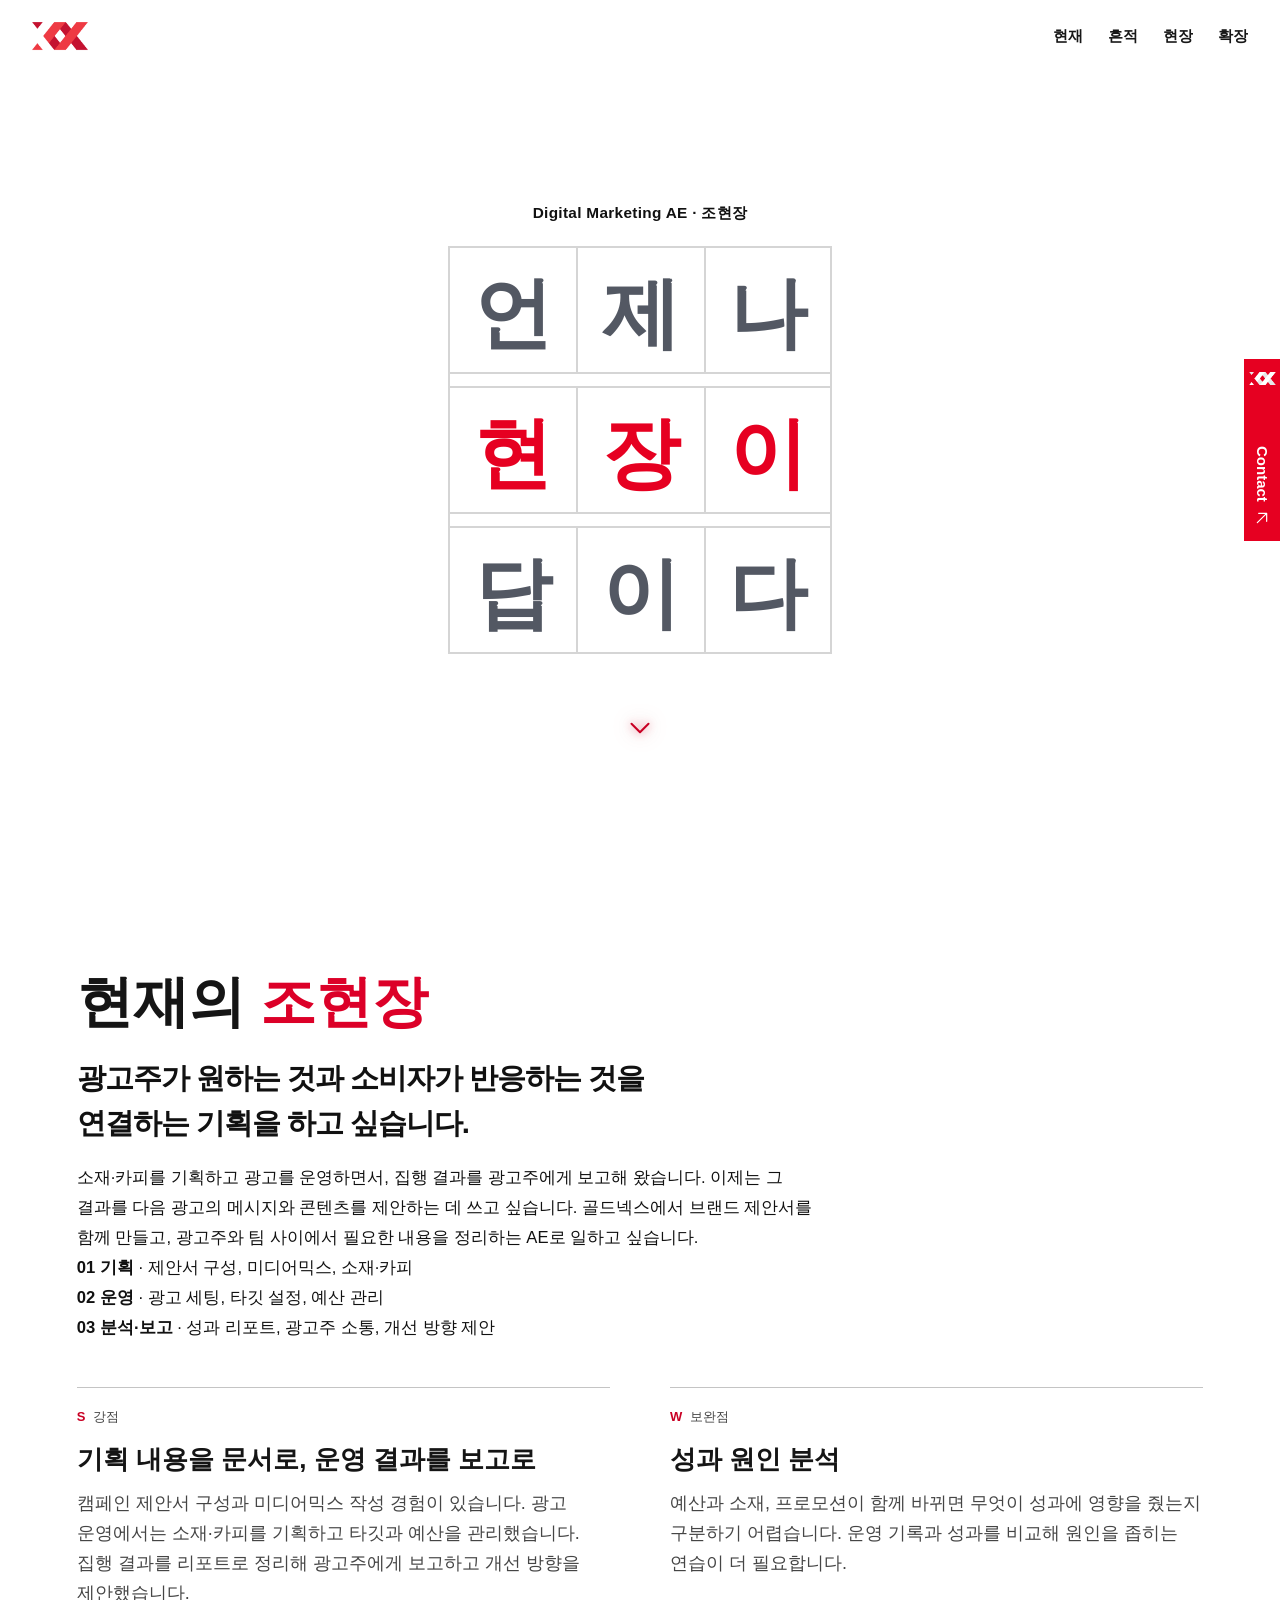
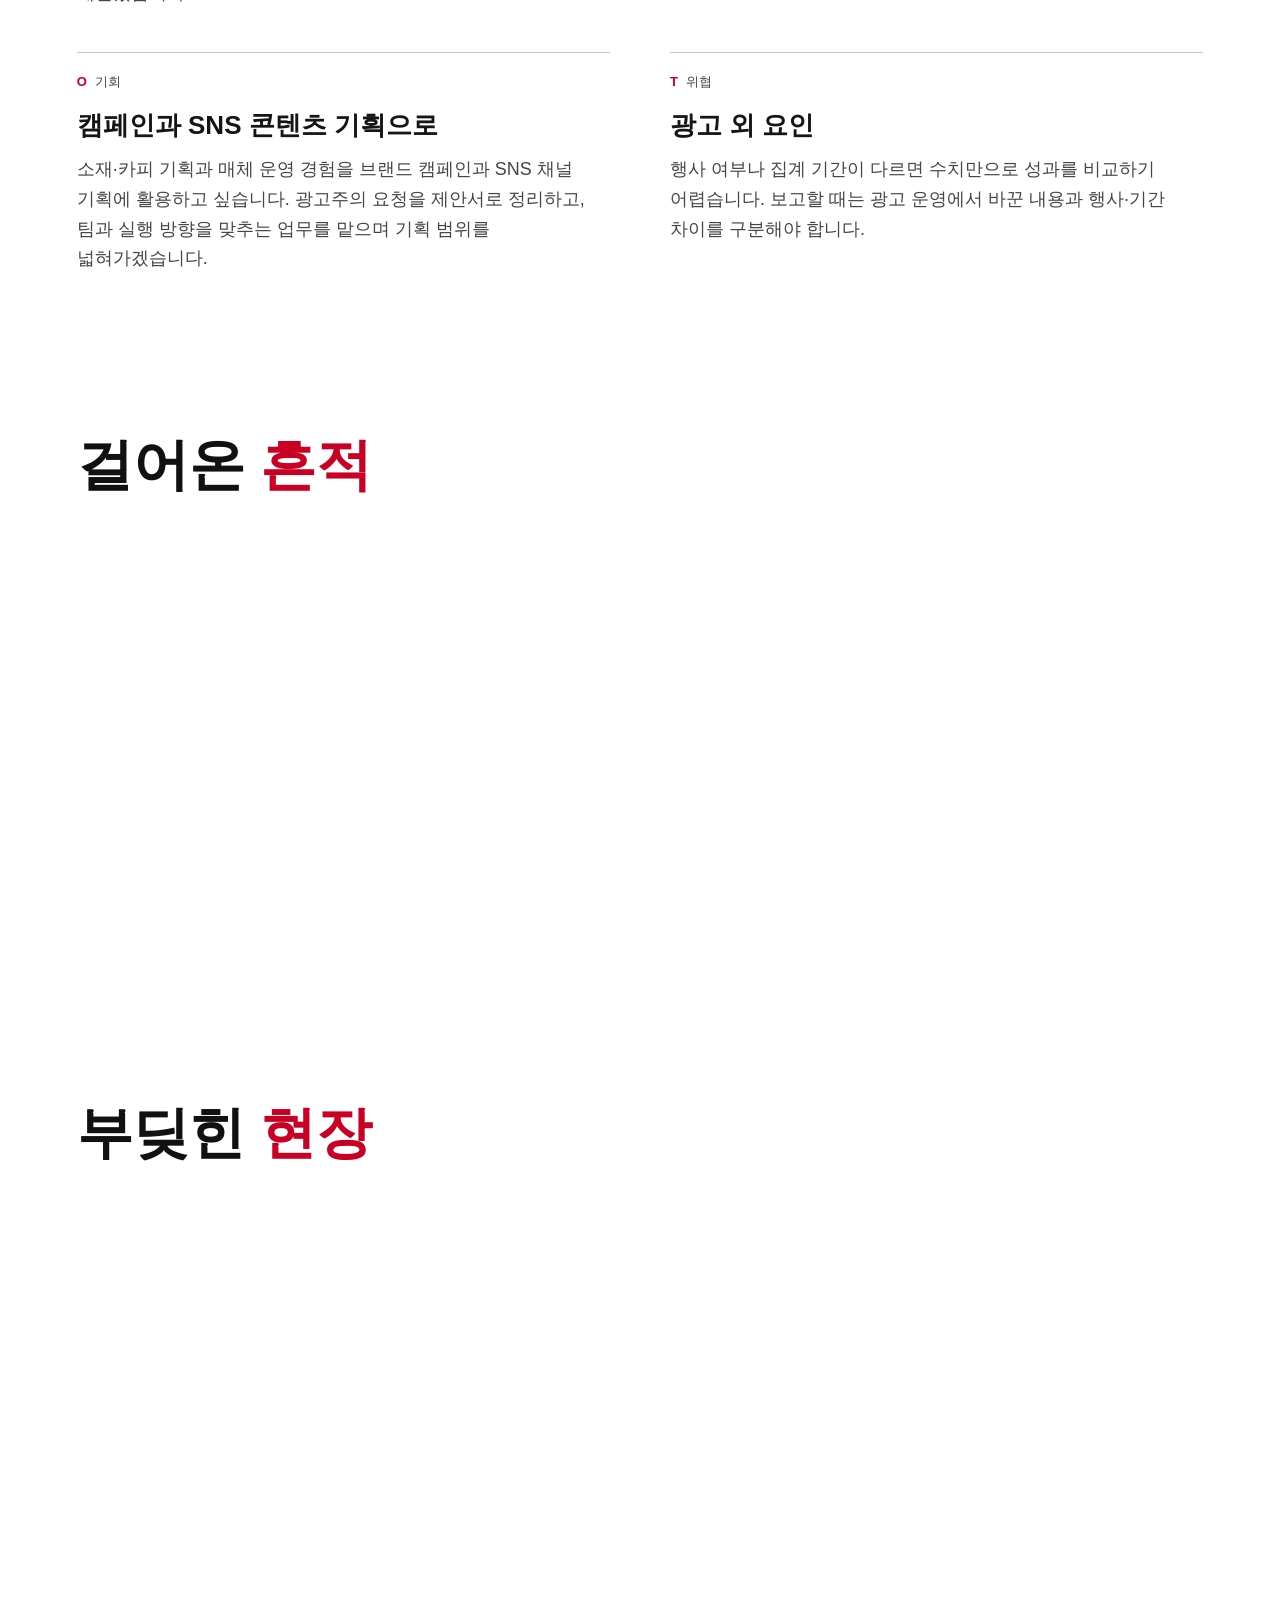
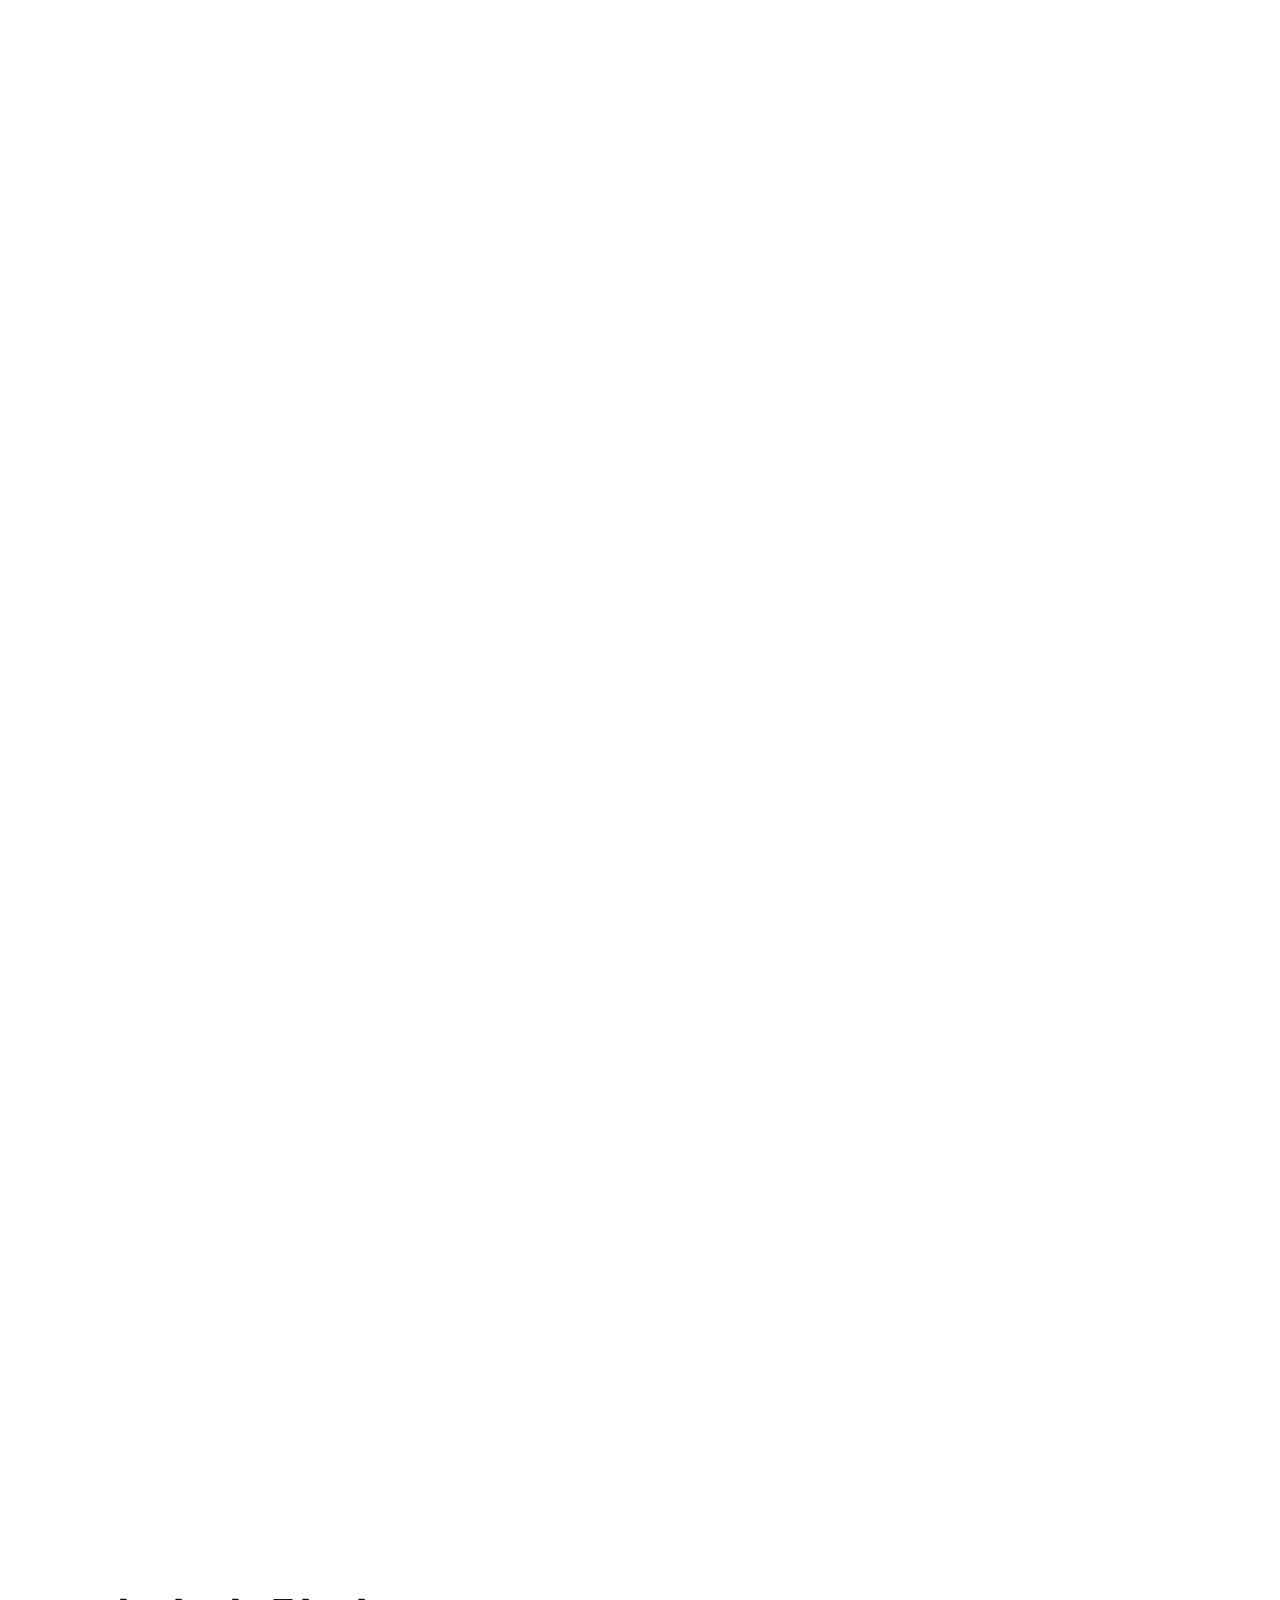
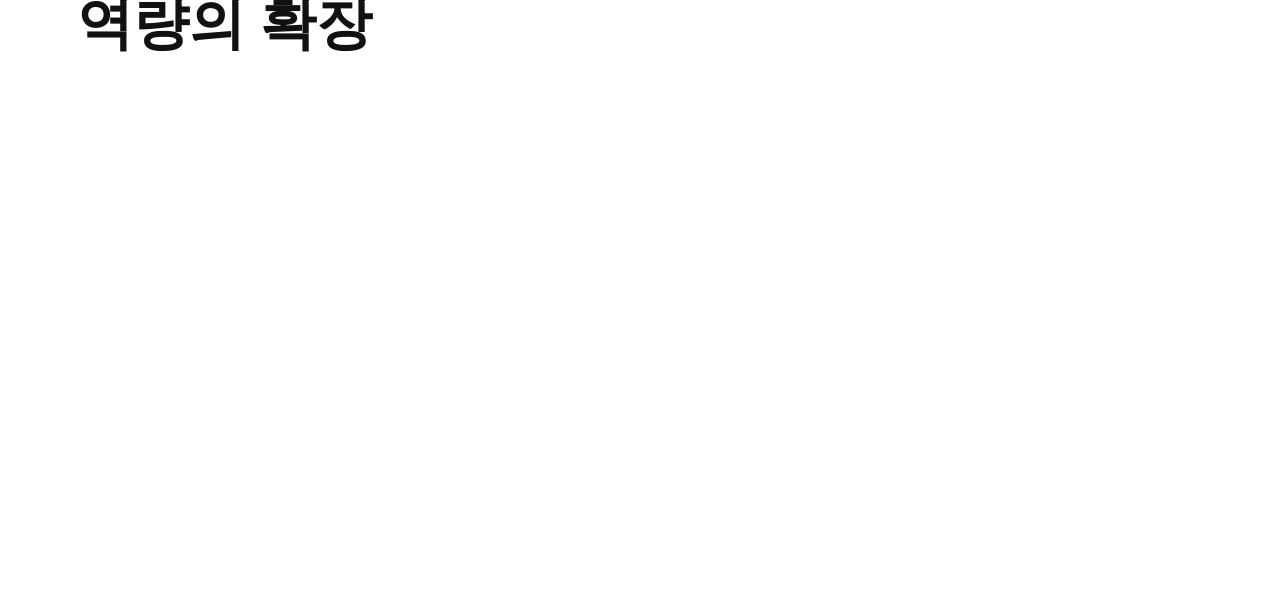
==== commit 5ba9ad67: "Organize Goldenax review around planning operations and reporting" ====
--- a/versions/v1/index.html
+++ b/versions/v1/index.html
@@ -6081,6 +6081,6 @@
 body[data-portfolio-version="goldenax"] .contact-inner h2{font-size:24px;margin:0 0 24px}
 body[data-portfolio-version="goldenax"] .contact-inner p{font-size:14px;line-height:1.65;margin:0 0 14px;overflow-wrap:anywhere}
 </style>
-<script defer src="versions/v1/assets/ae-positioning.js?v=4"></script>
+<script defer src="versions/v1/assets/ae-positioning.js?v=5"></script>
 </body>
 </html>
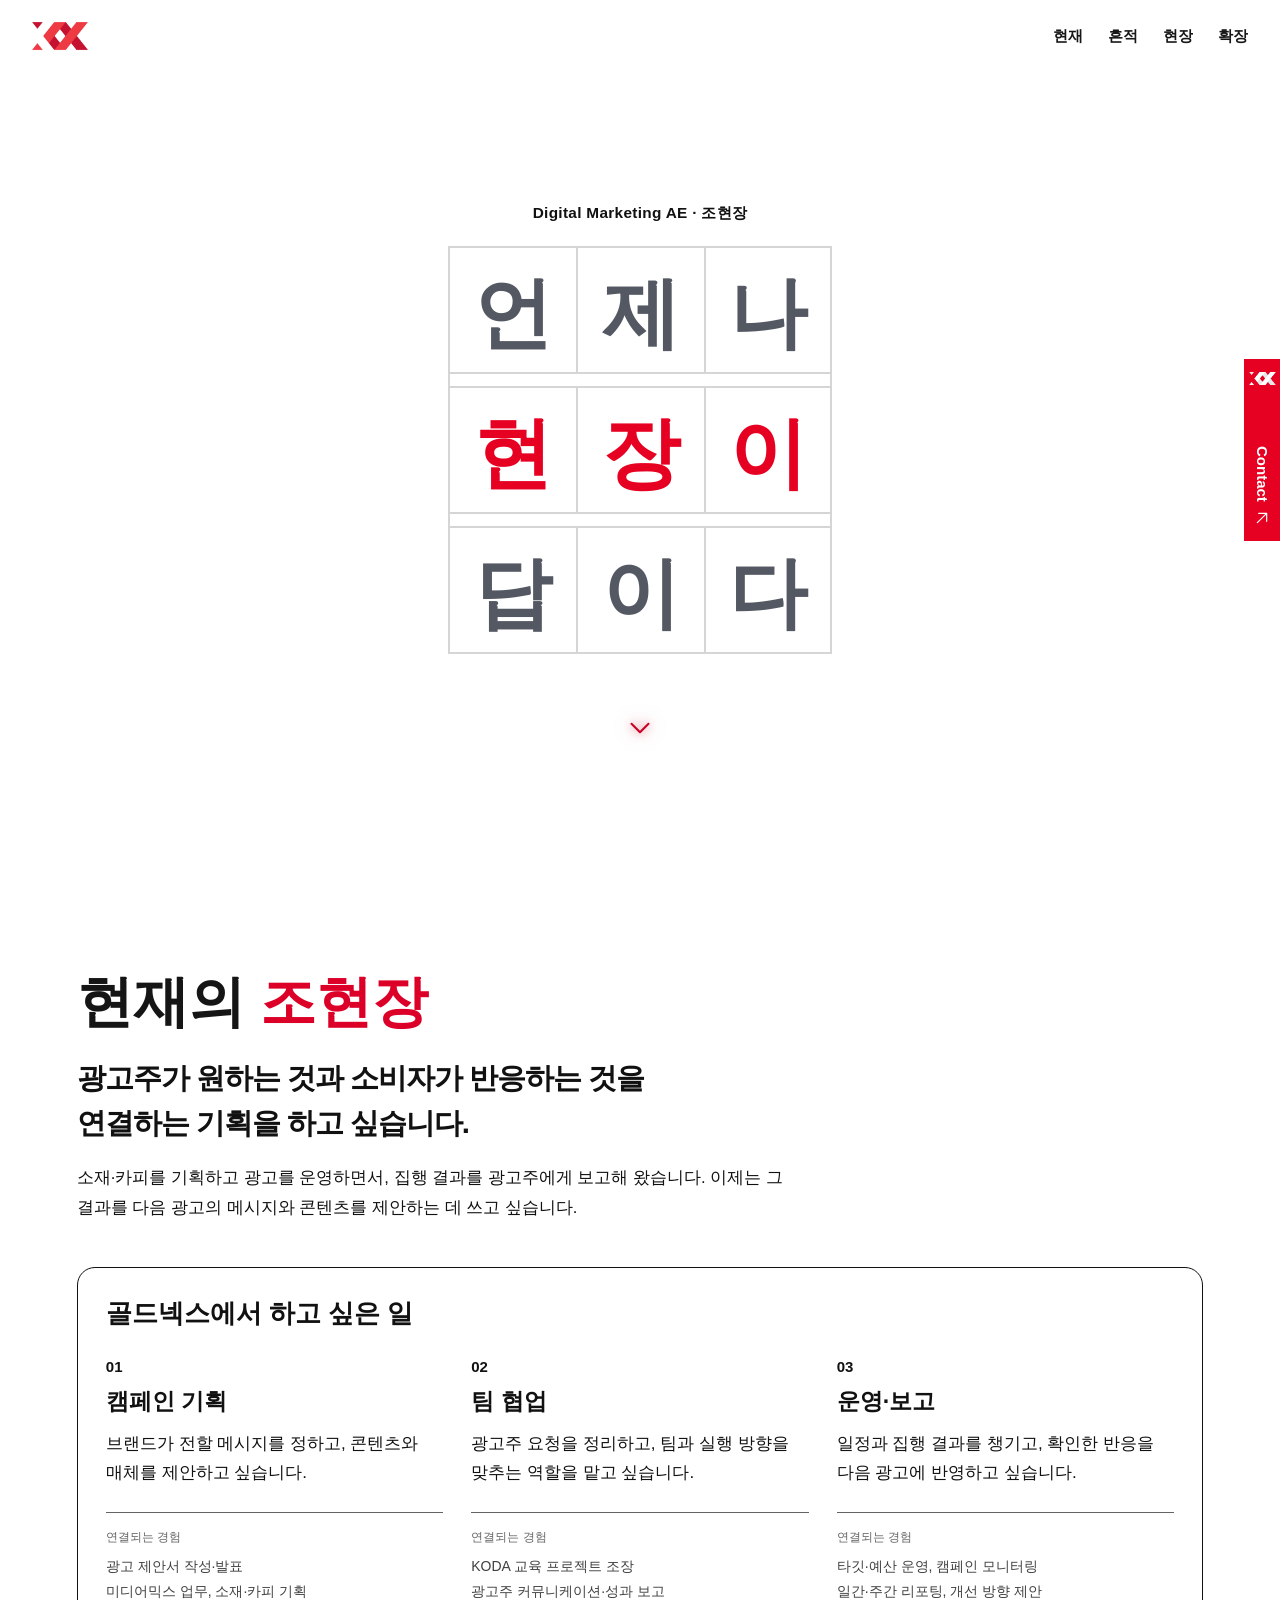
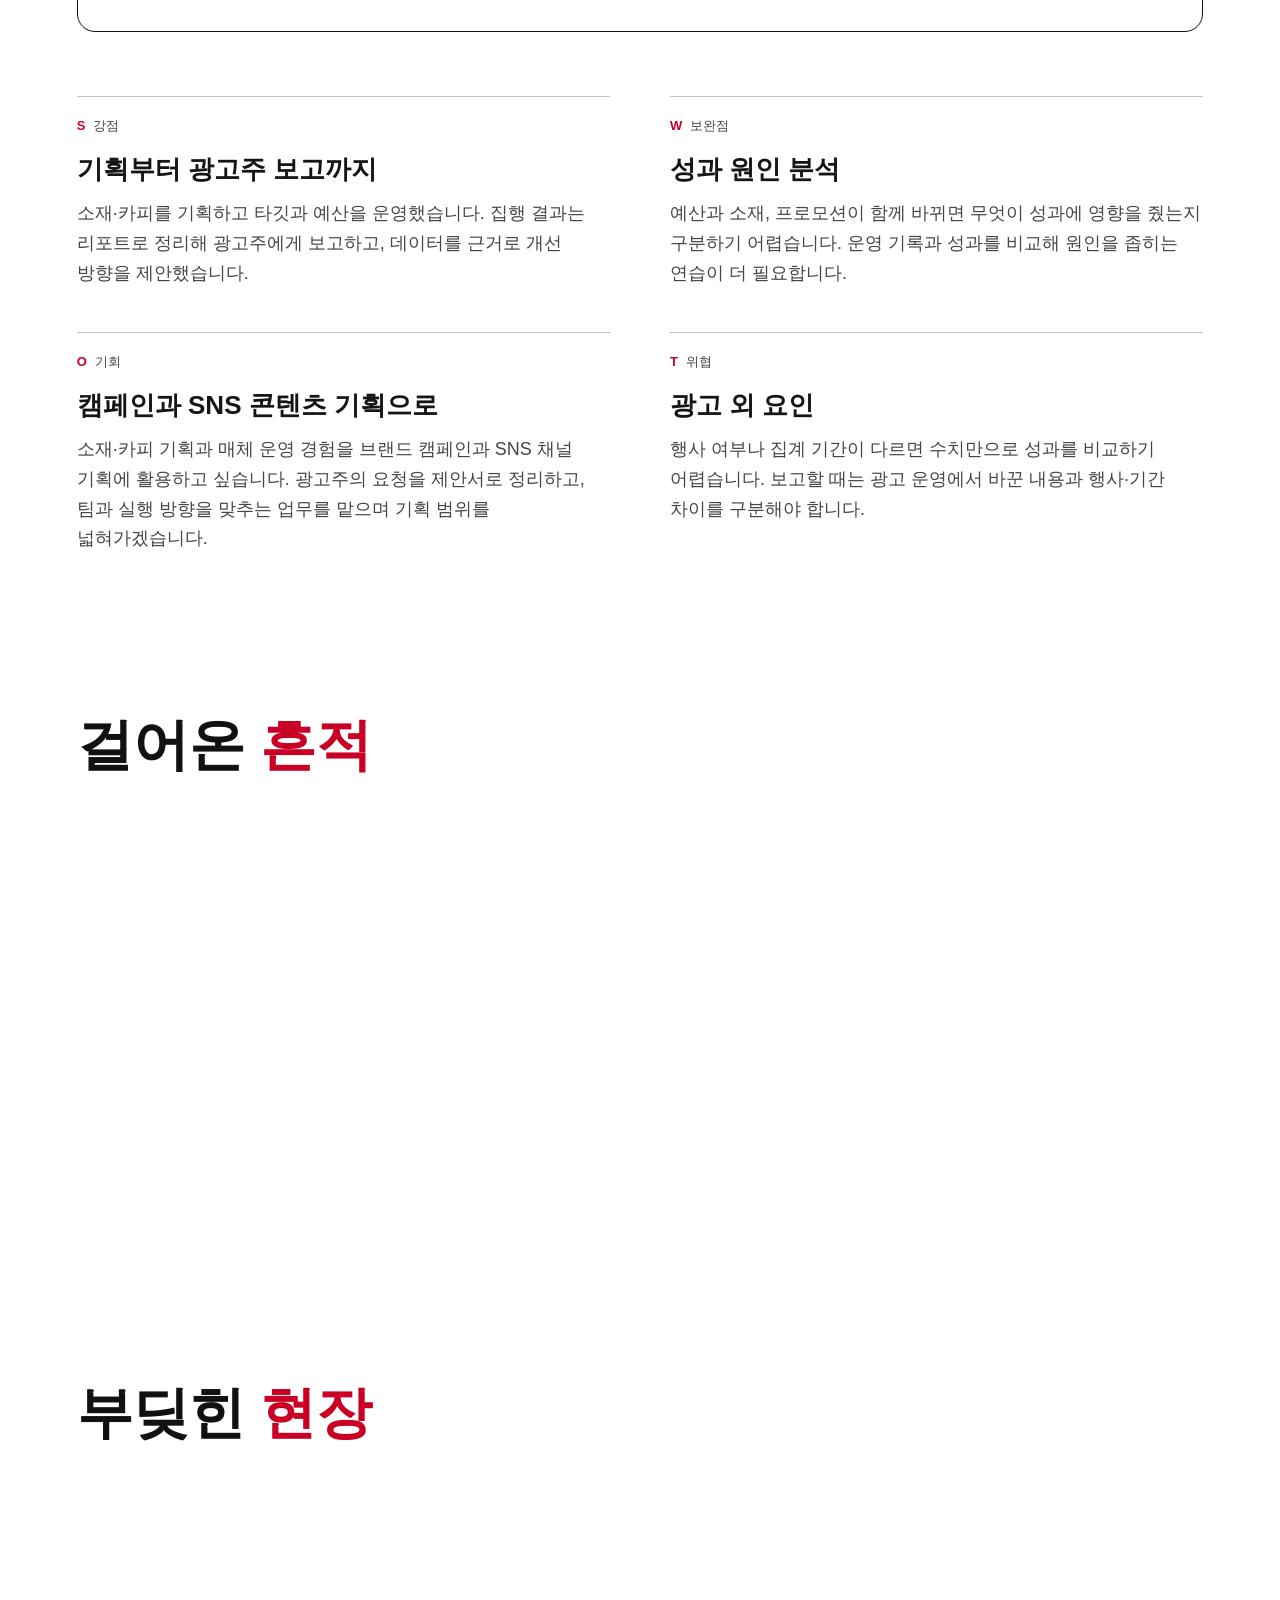
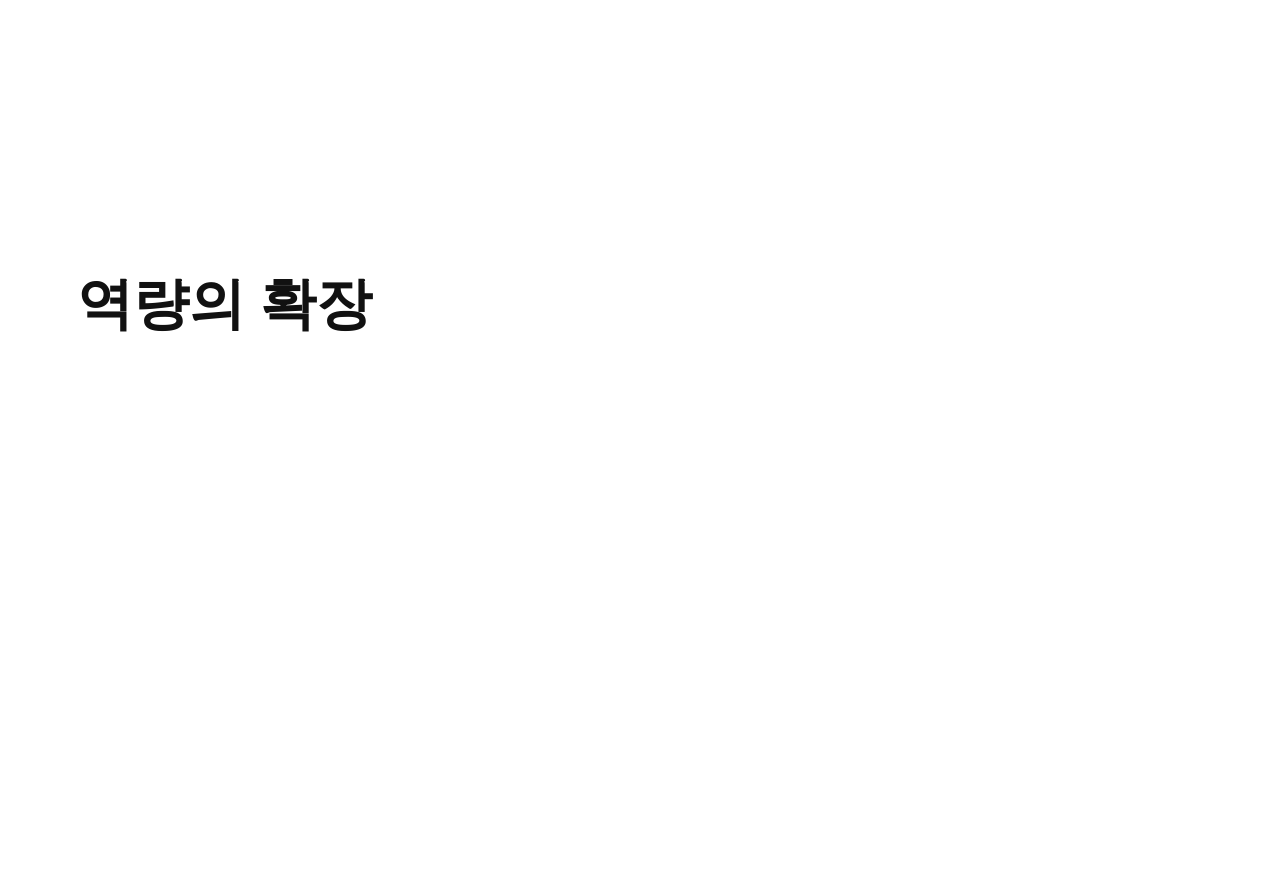
==== commit bb09e3b9: "Add Goldenax career direction panel with experience evidence" ====
--- a/versions/v1/index.html
+++ b/versions/v1/index.html
@@ -6074,13 +6074,13 @@
 </style>
 <script defer src="versions/v1/assets/visitor-analytics.js?v=1"></script>
 <script defer src="assets/release-switcher.js?v=3"></script>
-<link rel="stylesheet" href="versions/v1/assets/ae-positioning.css?v=1">
+<link rel="stylesheet" href="versions/v1/assets/ae-positioning.css?v=2">
 <style id="goldenax-compact-contact">
 body[data-portfolio-version="goldenax"] .contact-panel{box-sizing:border-box;width:min(320px,90vw);padding:52px 24px 28px;right:0;transform:translateX(101%);visibility:hidden;pointer-events:none;overflow-y:auto;transition:transform .35s ease,visibility .35s}
 body[data-portfolio-version="goldenax"] .contact-panel.active{transform:translateX(0);visibility:visible;pointer-events:auto}
 body[data-portfolio-version="goldenax"] .contact-inner h2{font-size:24px;margin:0 0 24px}
 body[data-portfolio-version="goldenax"] .contact-inner p{font-size:14px;line-height:1.65;margin:0 0 14px;overflow-wrap:anywhere}
 </style>
-<script defer src="versions/v1/assets/ae-positioning.js?v=5"></script>
+<script defer src="versions/v1/assets/ae-positioning.js?v=6"></script>
 </body>
 </html>
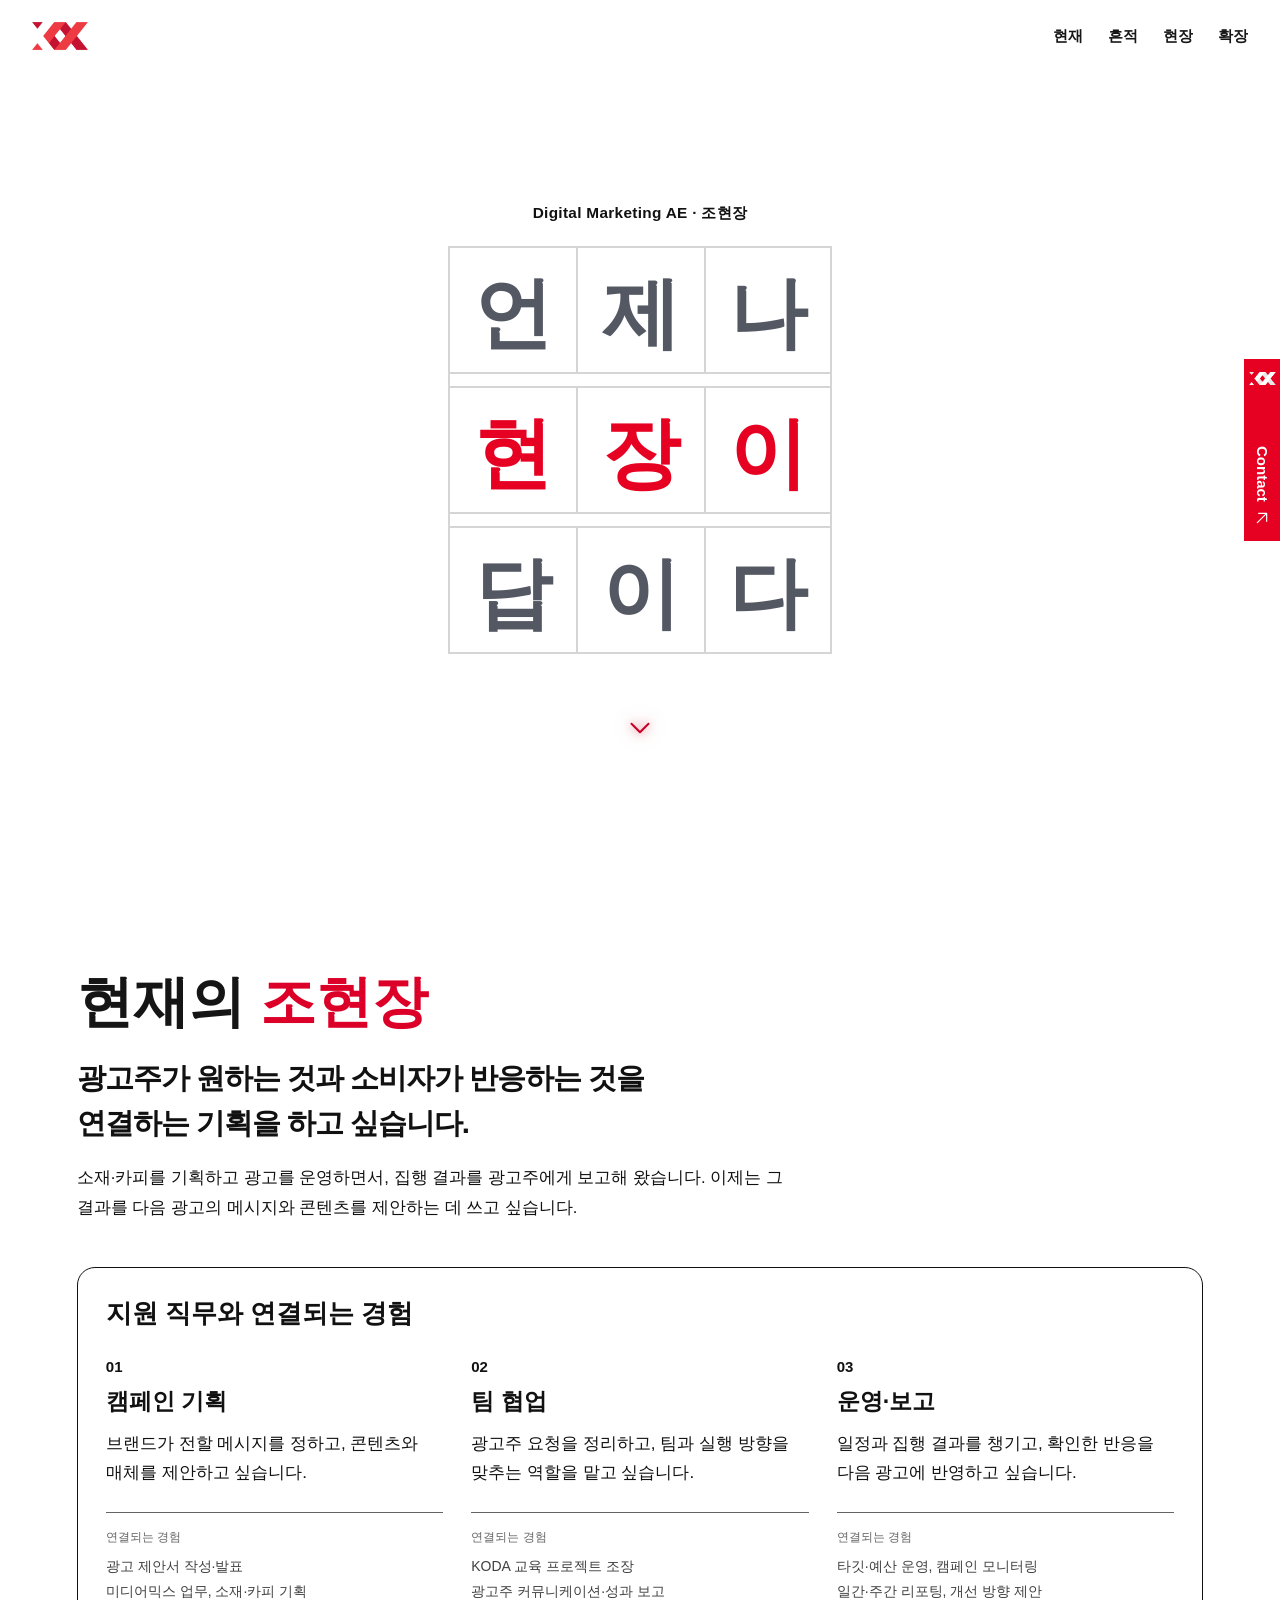
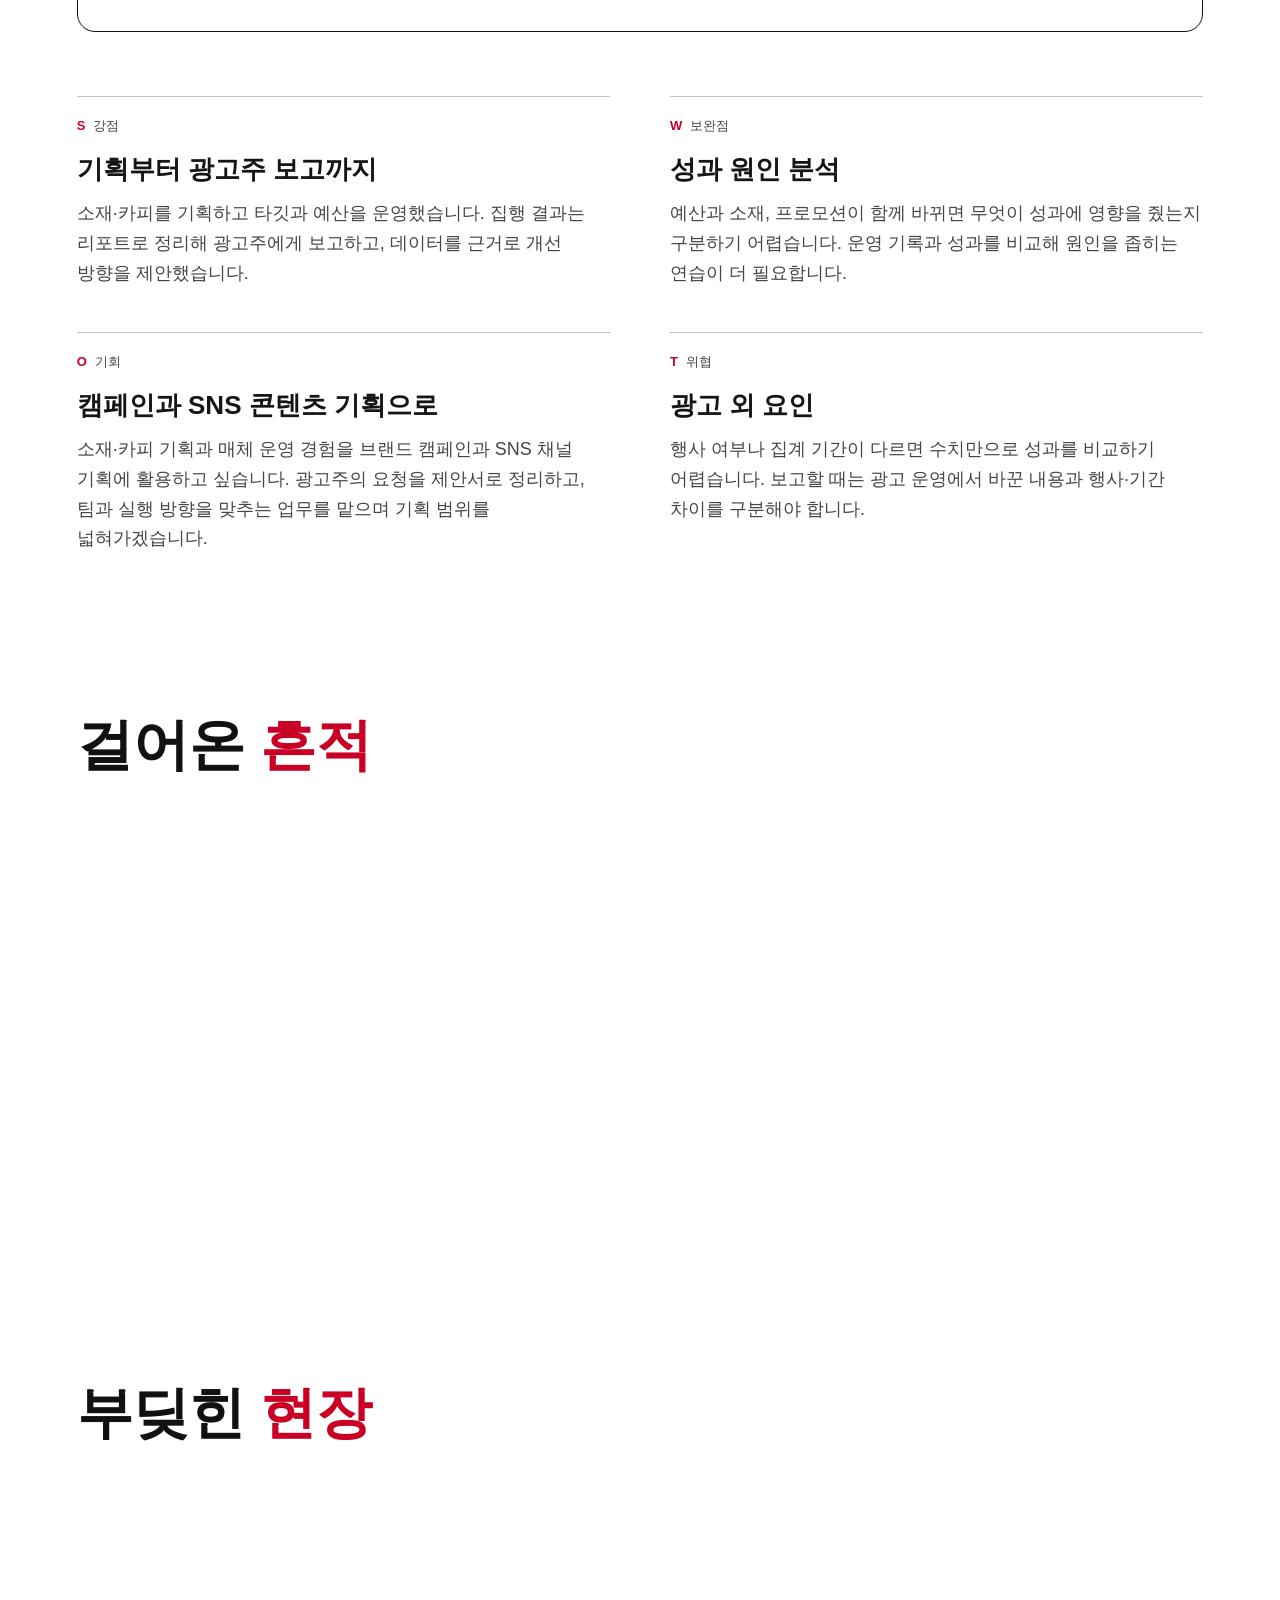
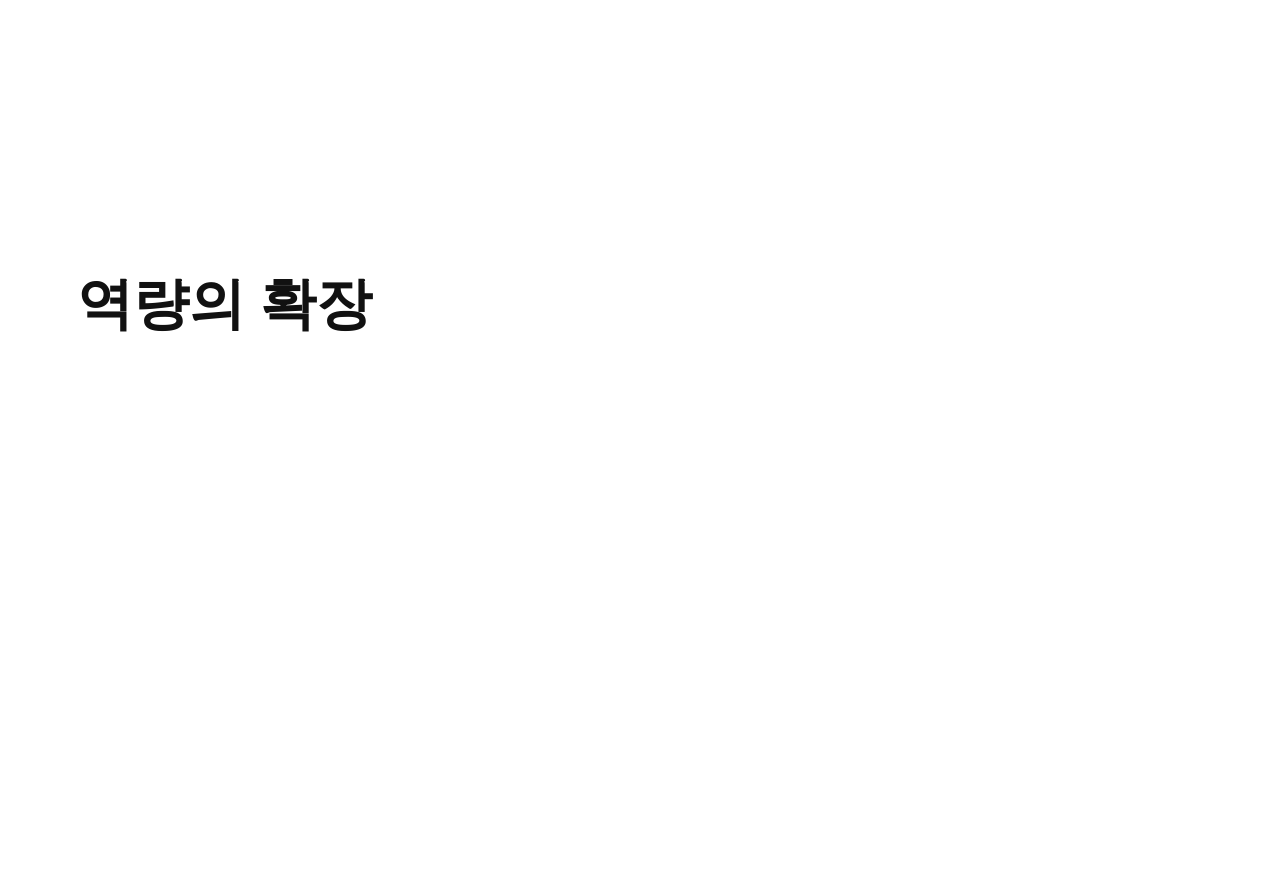
==== commit 788e23eb: "Rename Goldenax experience panel heading" ====
--- a/versions/v1/index.html
+++ b/versions/v1/index.html
@@ -6081,6 +6081,6 @@
 body[data-portfolio-version="goldenax"] .contact-inner h2{font-size:24px;margin:0 0 24px}
 body[data-portfolio-version="goldenax"] .contact-inner p{font-size:14px;line-height:1.65;margin:0 0 14px;overflow-wrap:anywhere}
 </style>
-<script defer src="versions/v1/assets/ae-positioning.js?v=6"></script>
+<script defer src="versions/v1/assets/ae-positioning.js?v=7"></script>
 </body>
 </html>
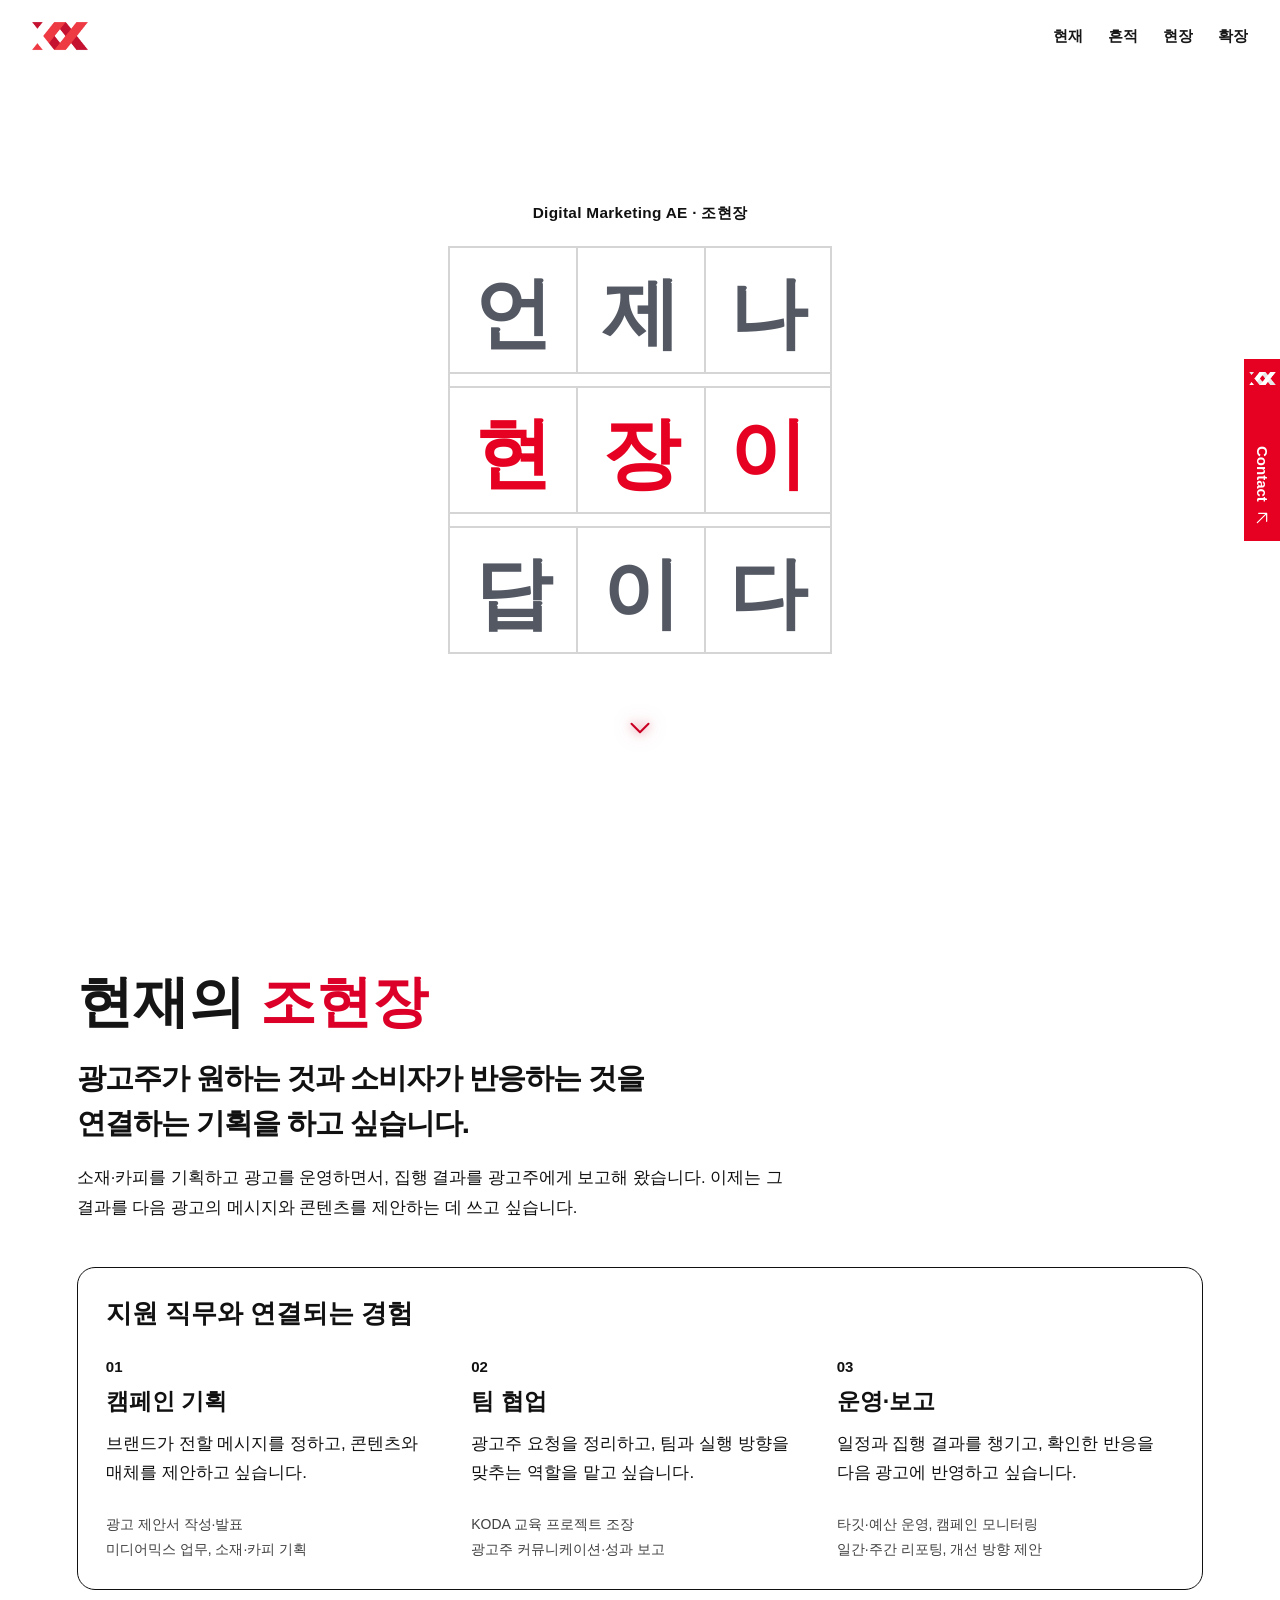
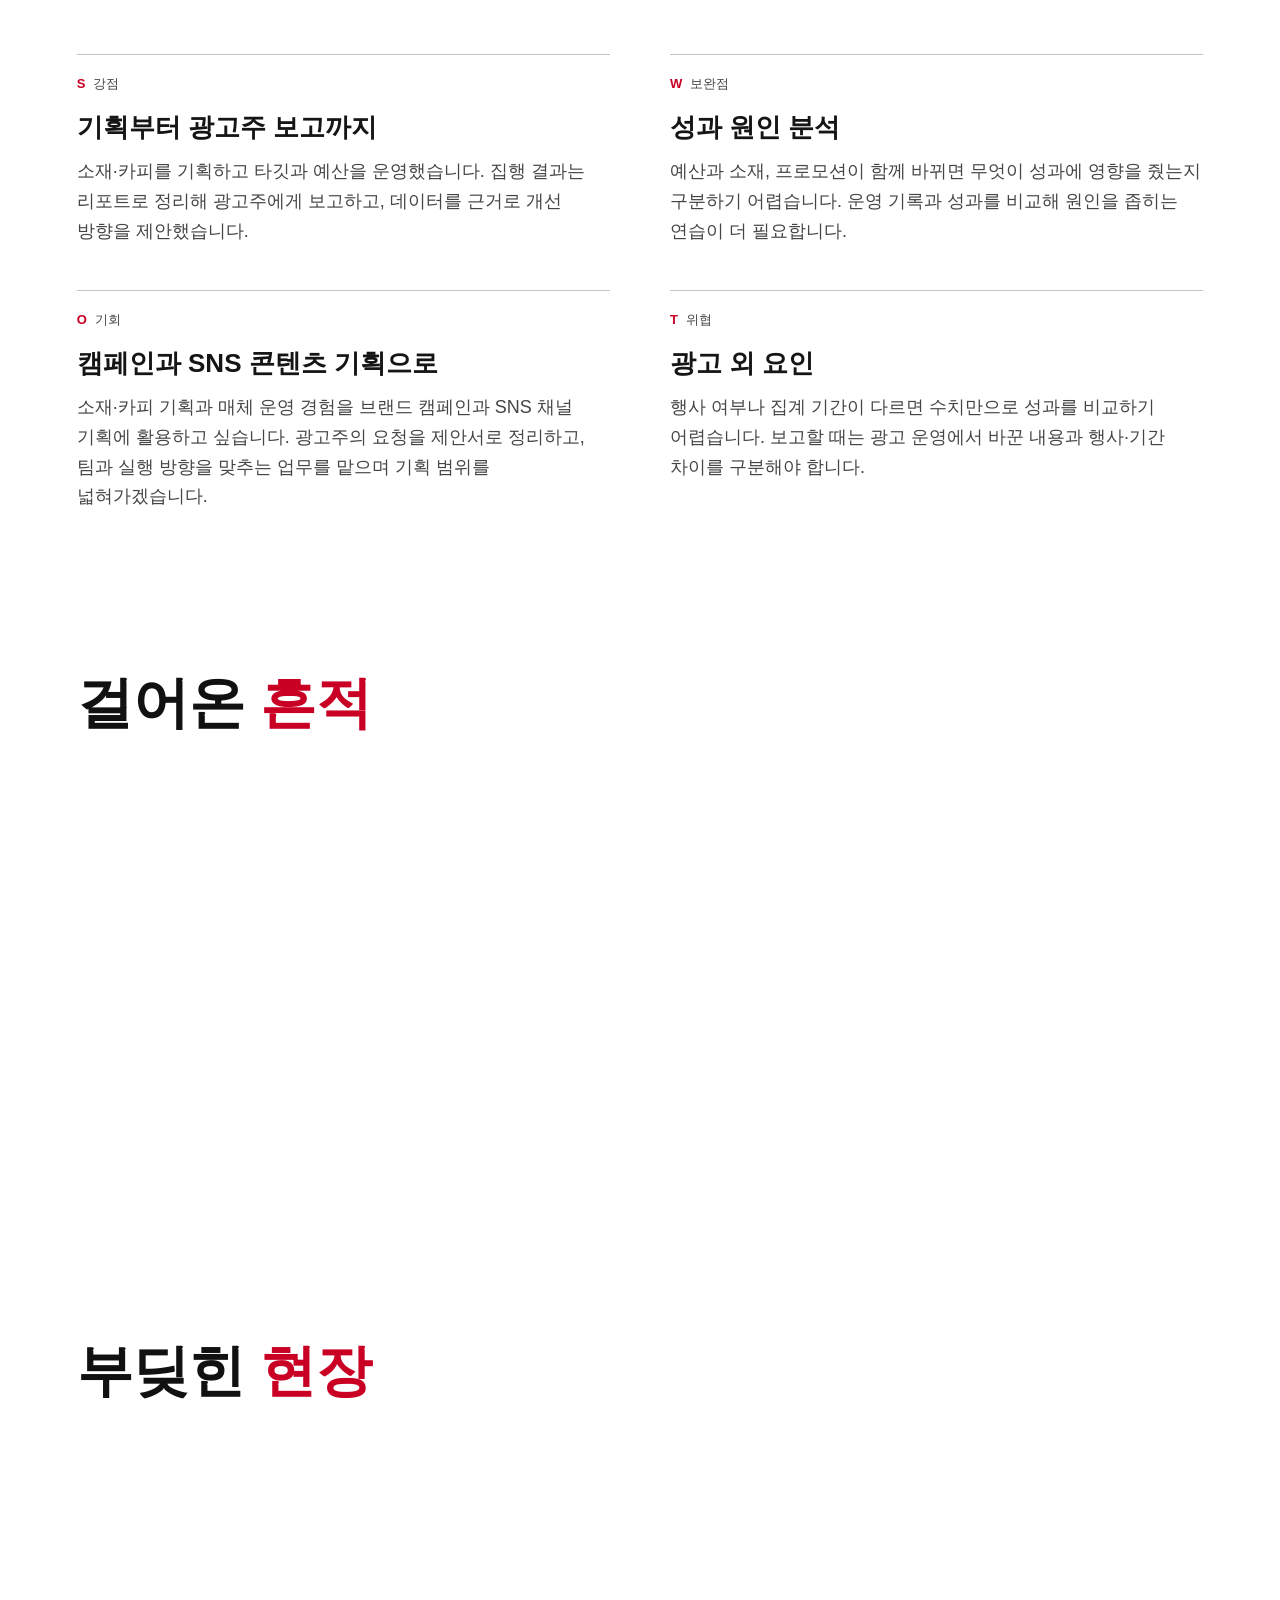
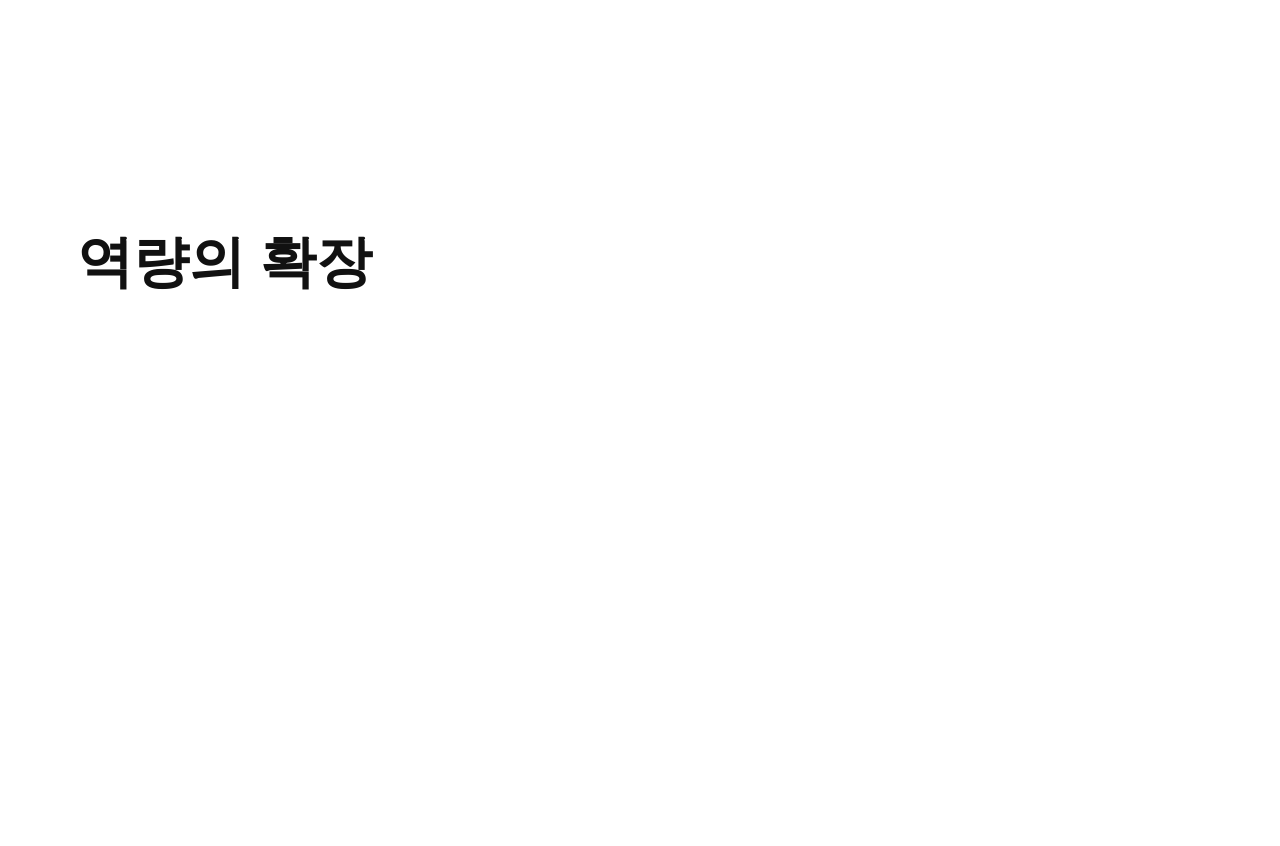
==== commit 38ed48b9: "Remove experience labels from Goldenax cards" ====
--- a/versions/v1/index.html
+++ b/versions/v1/index.html
@@ -6081,6 +6081,6 @@
 body[data-portfolio-version="goldenax"] .contact-inner h2{font-size:24px;margin:0 0 24px}
 body[data-portfolio-version="goldenax"] .contact-inner p{font-size:14px;line-height:1.65;margin:0 0 14px;overflow-wrap:anywhere}
 </style>
-<script defer src="versions/v1/assets/ae-positioning.js?v=7"></script>
+<script defer src="versions/v1/assets/ae-positioning.js?v=8"></script>
 </body>
 </html>
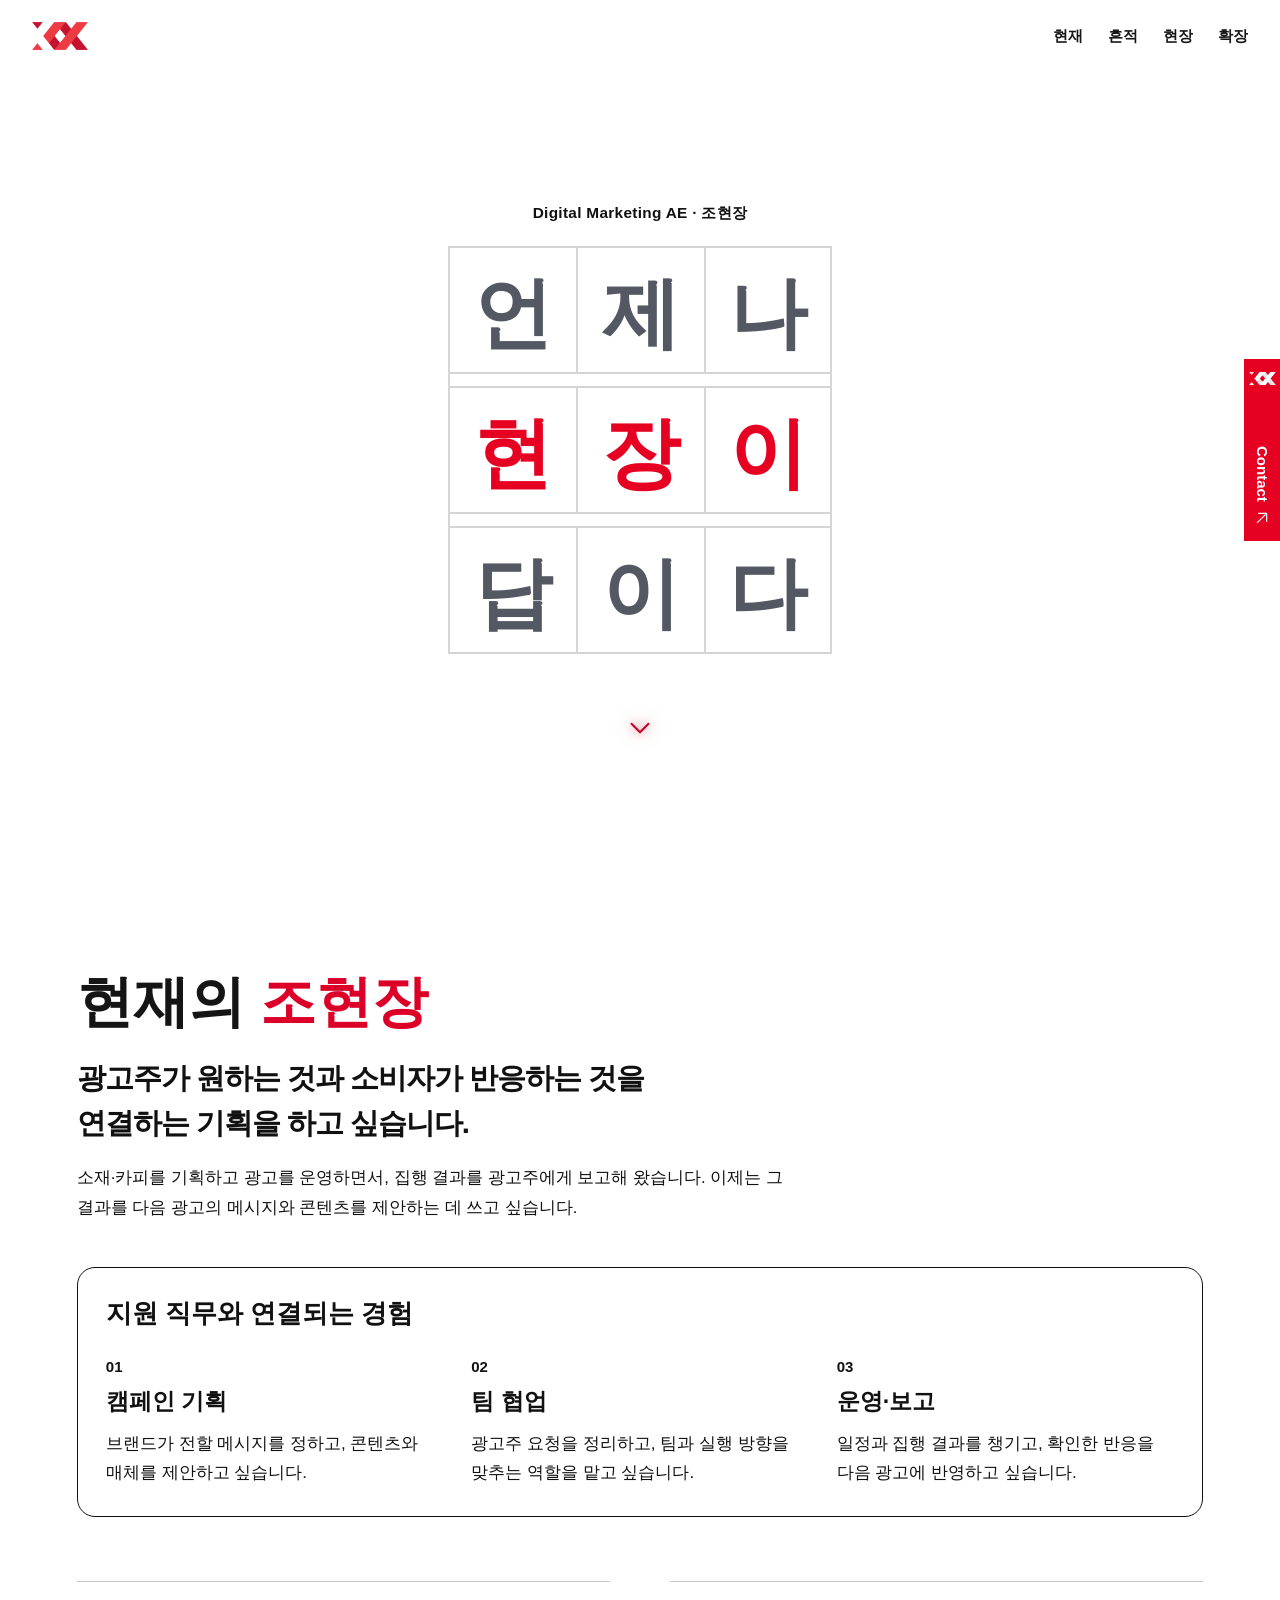
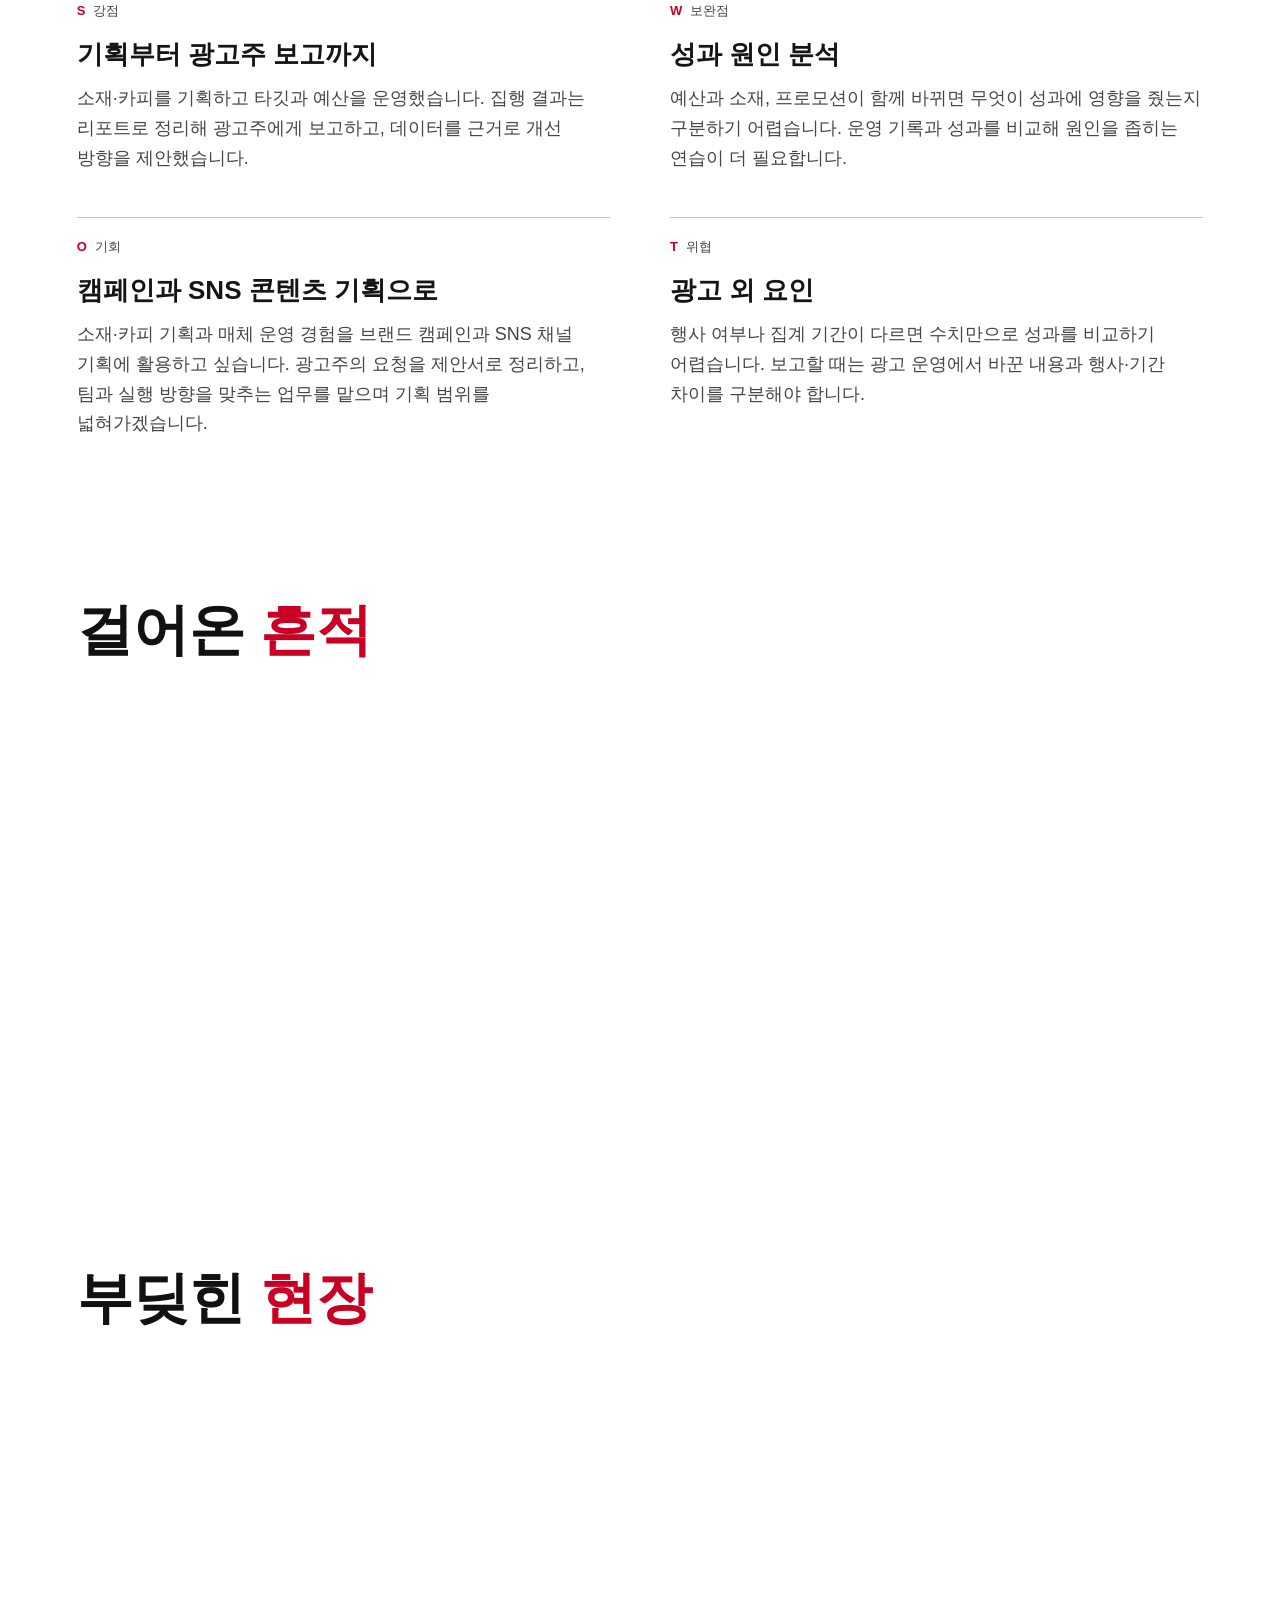
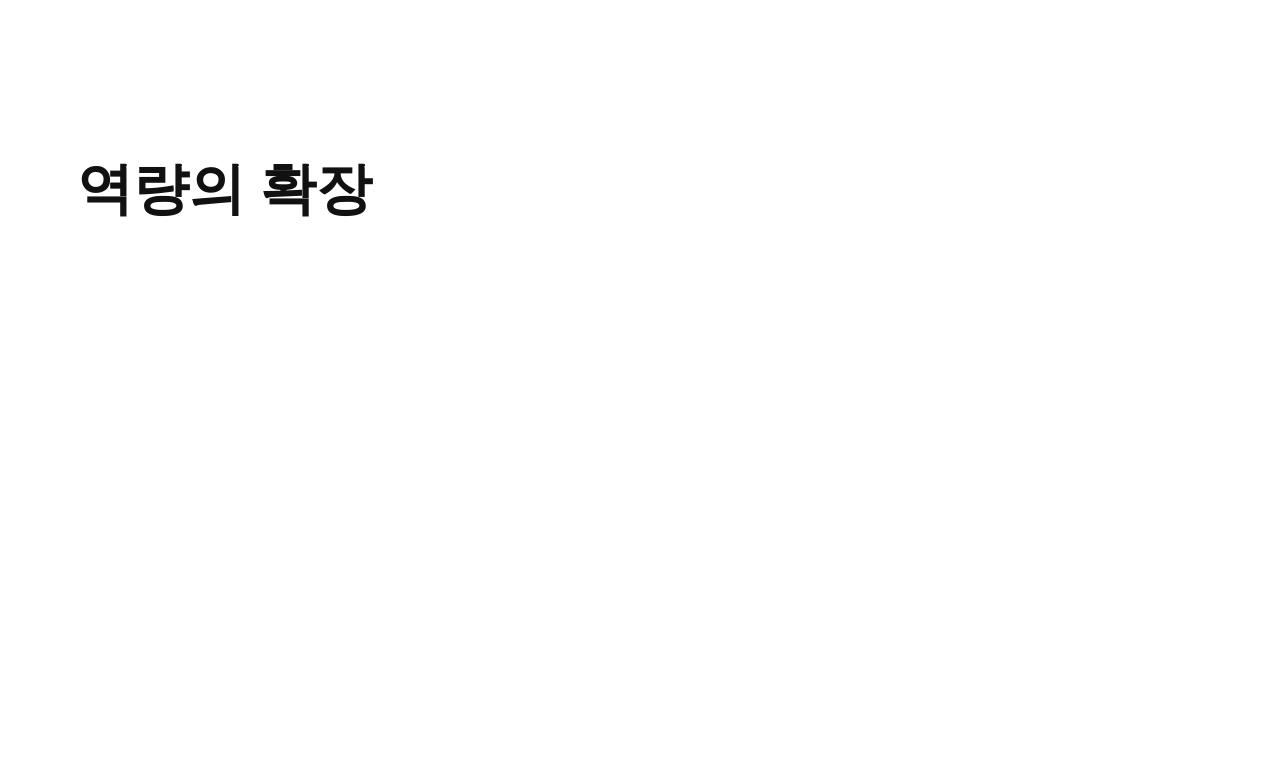
==== commit 30402dbe: "Remove supporting experience blocks from direction cards" ====
--- a/versions/v1/index.html
+++ b/versions/v1/index.html
@@ -6081,6 +6081,6 @@
 body[data-portfolio-version="goldenax"] .contact-inner h2{font-size:24px;margin:0 0 24px}
 body[data-portfolio-version="goldenax"] .contact-inner p{font-size:14px;line-height:1.65;margin:0 0 14px;overflow-wrap:anywhere}
 </style>
-<script defer src="versions/v1/assets/ae-positioning.js?v=8"></script>
+<script defer src="versions/v1/assets/ae-positioning.js?v=9"></script>
 </body>
 </html>
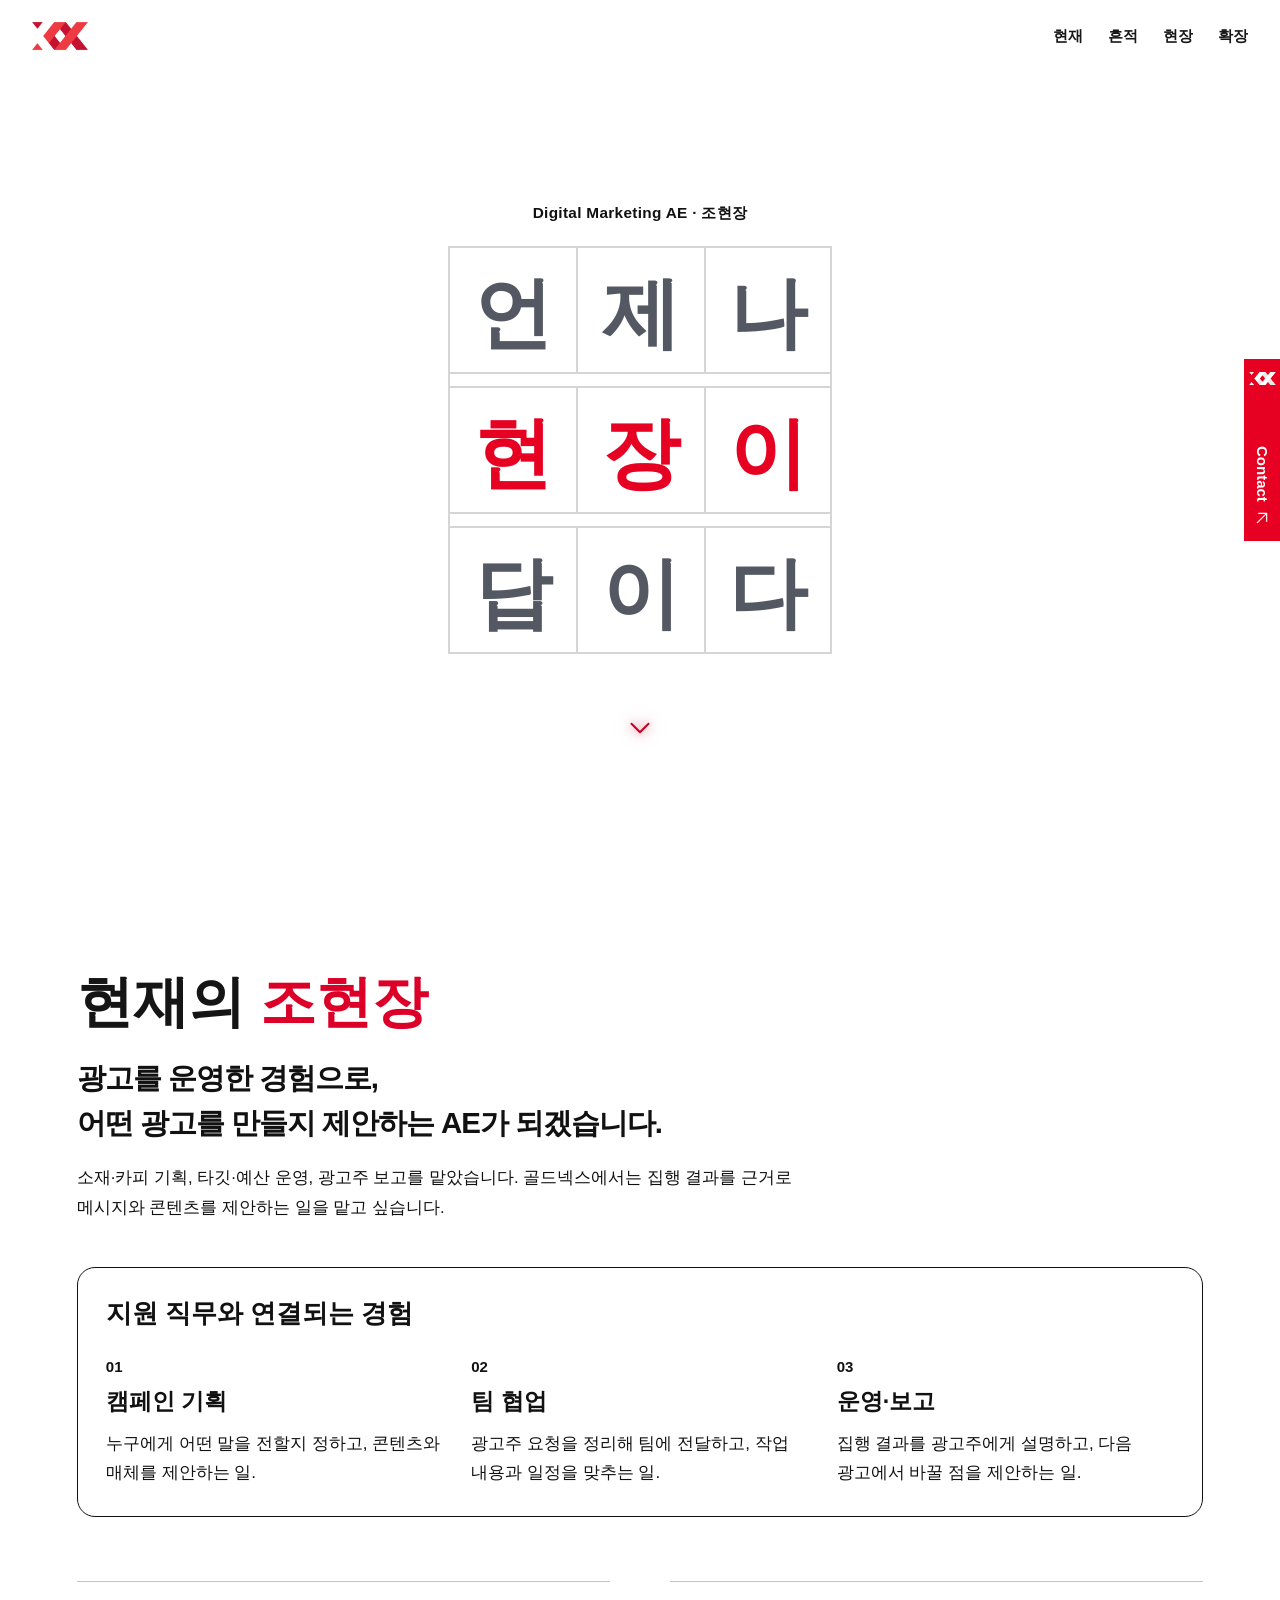
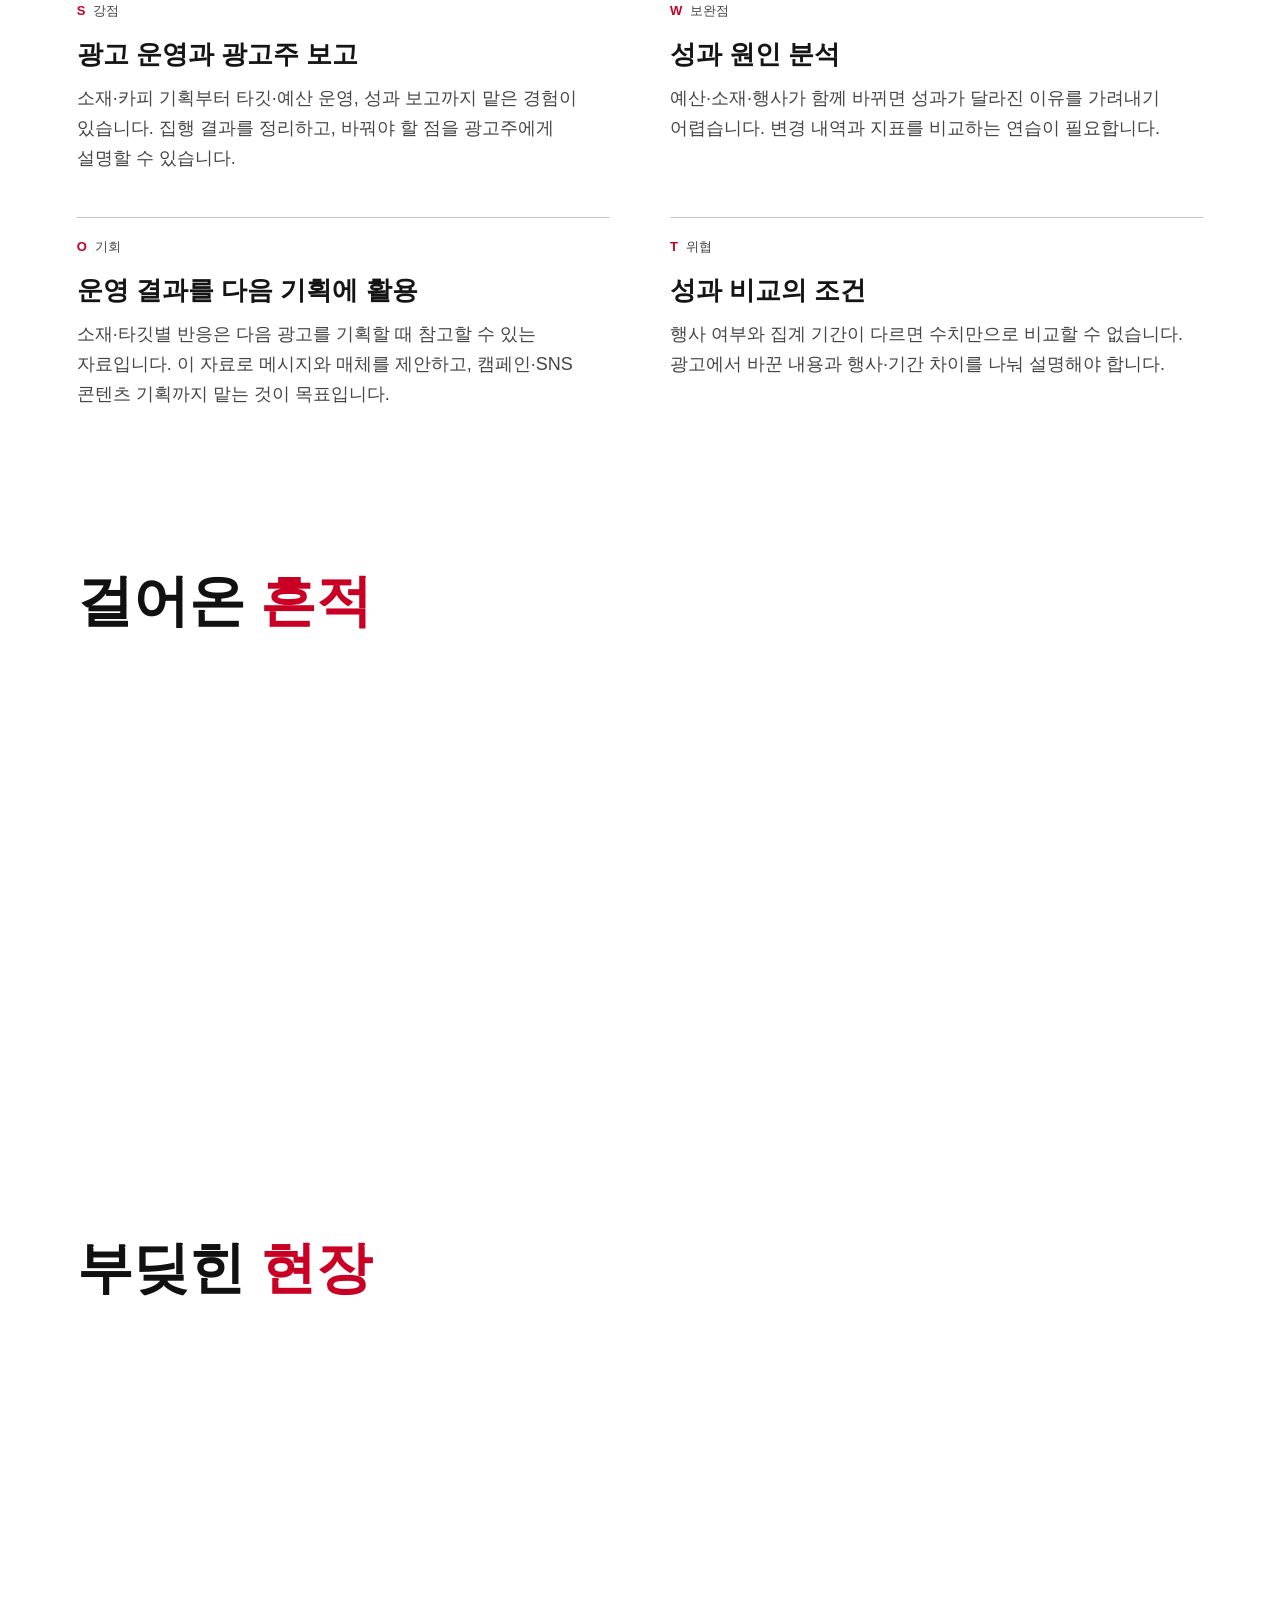
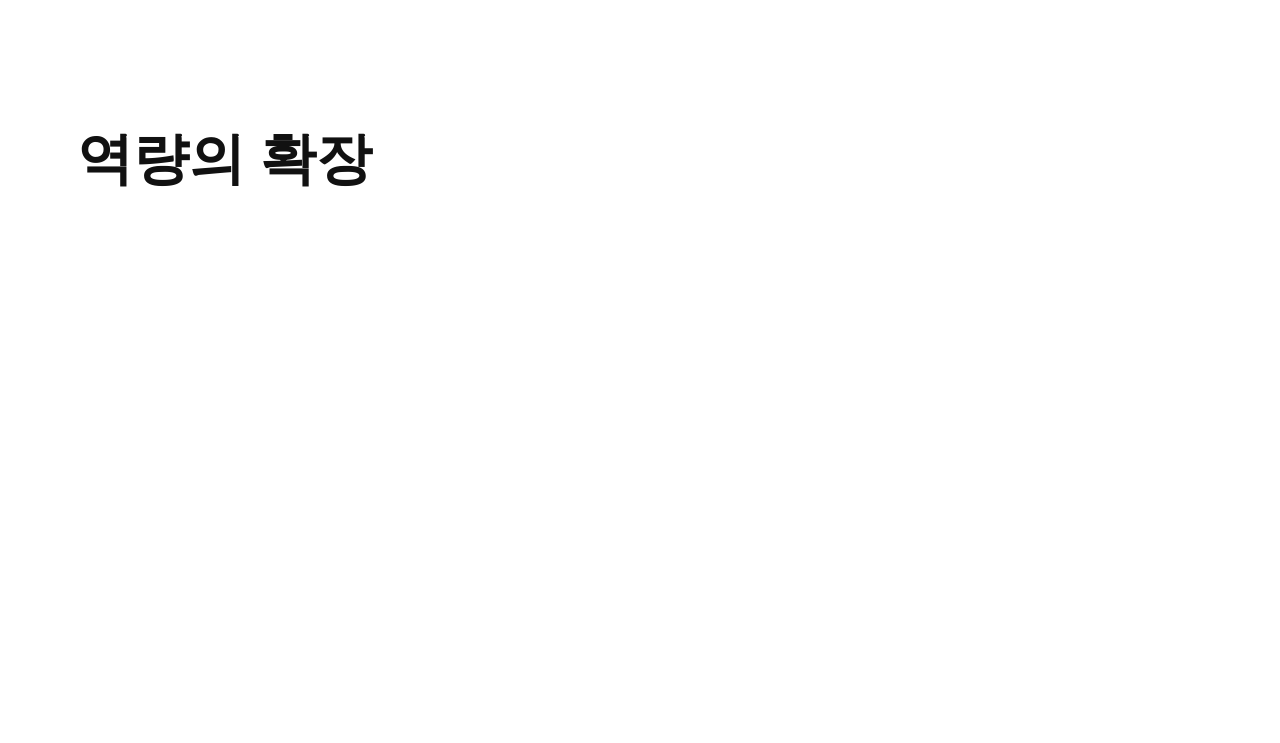
==== commit 18f42360: "Simplify Goldenax introduction panel and SWOT wording" ====
--- a/versions/v1/index.html
+++ b/versions/v1/index.html
@@ -6081,6 +6081,6 @@
 body[data-portfolio-version="goldenax"] .contact-inner h2{font-size:24px;margin:0 0 24px}
 body[data-portfolio-version="goldenax"] .contact-inner p{font-size:14px;line-height:1.65;margin:0 0 14px;overflow-wrap:anywhere}
 </style>
-<script defer src="versions/v1/assets/ae-positioning.js?v=9"></script>
+<script defer src="versions/v1/assets/ae-positioning.js?v=10"></script>
 </body>
 </html>
